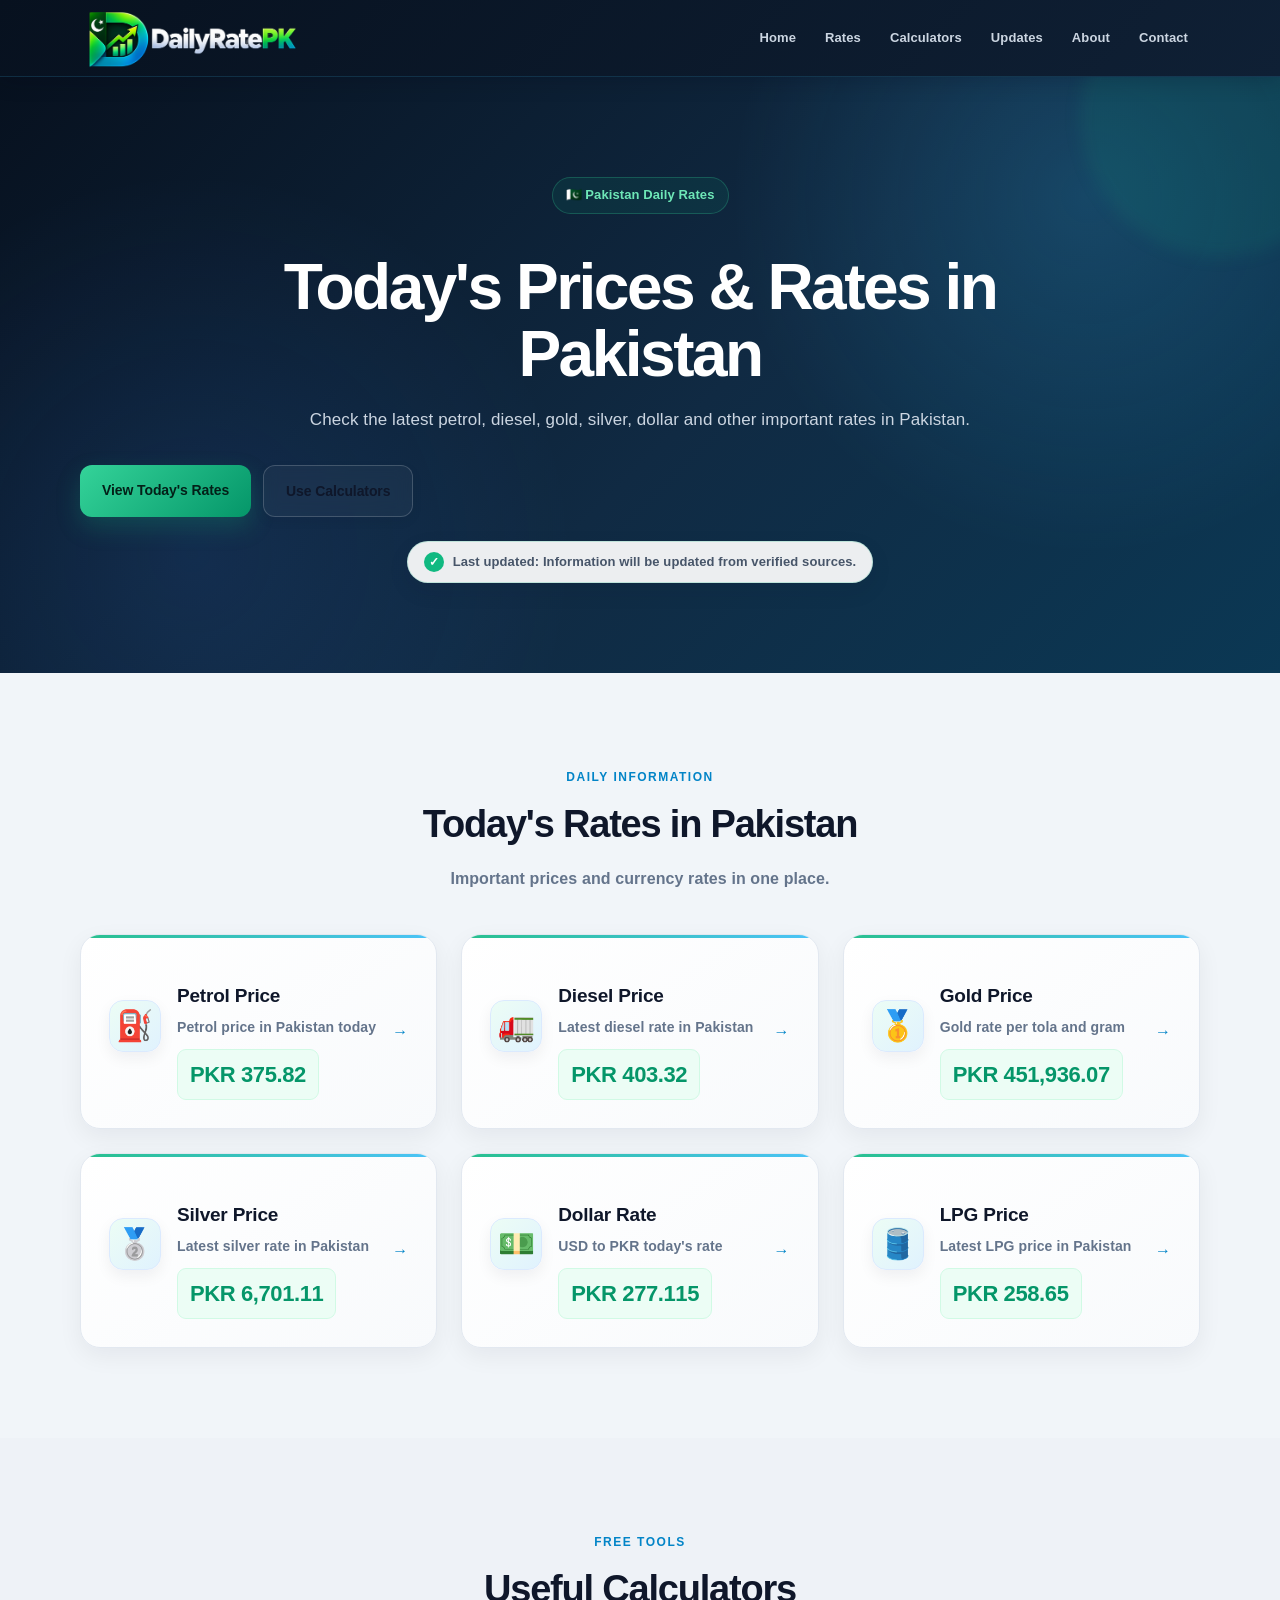
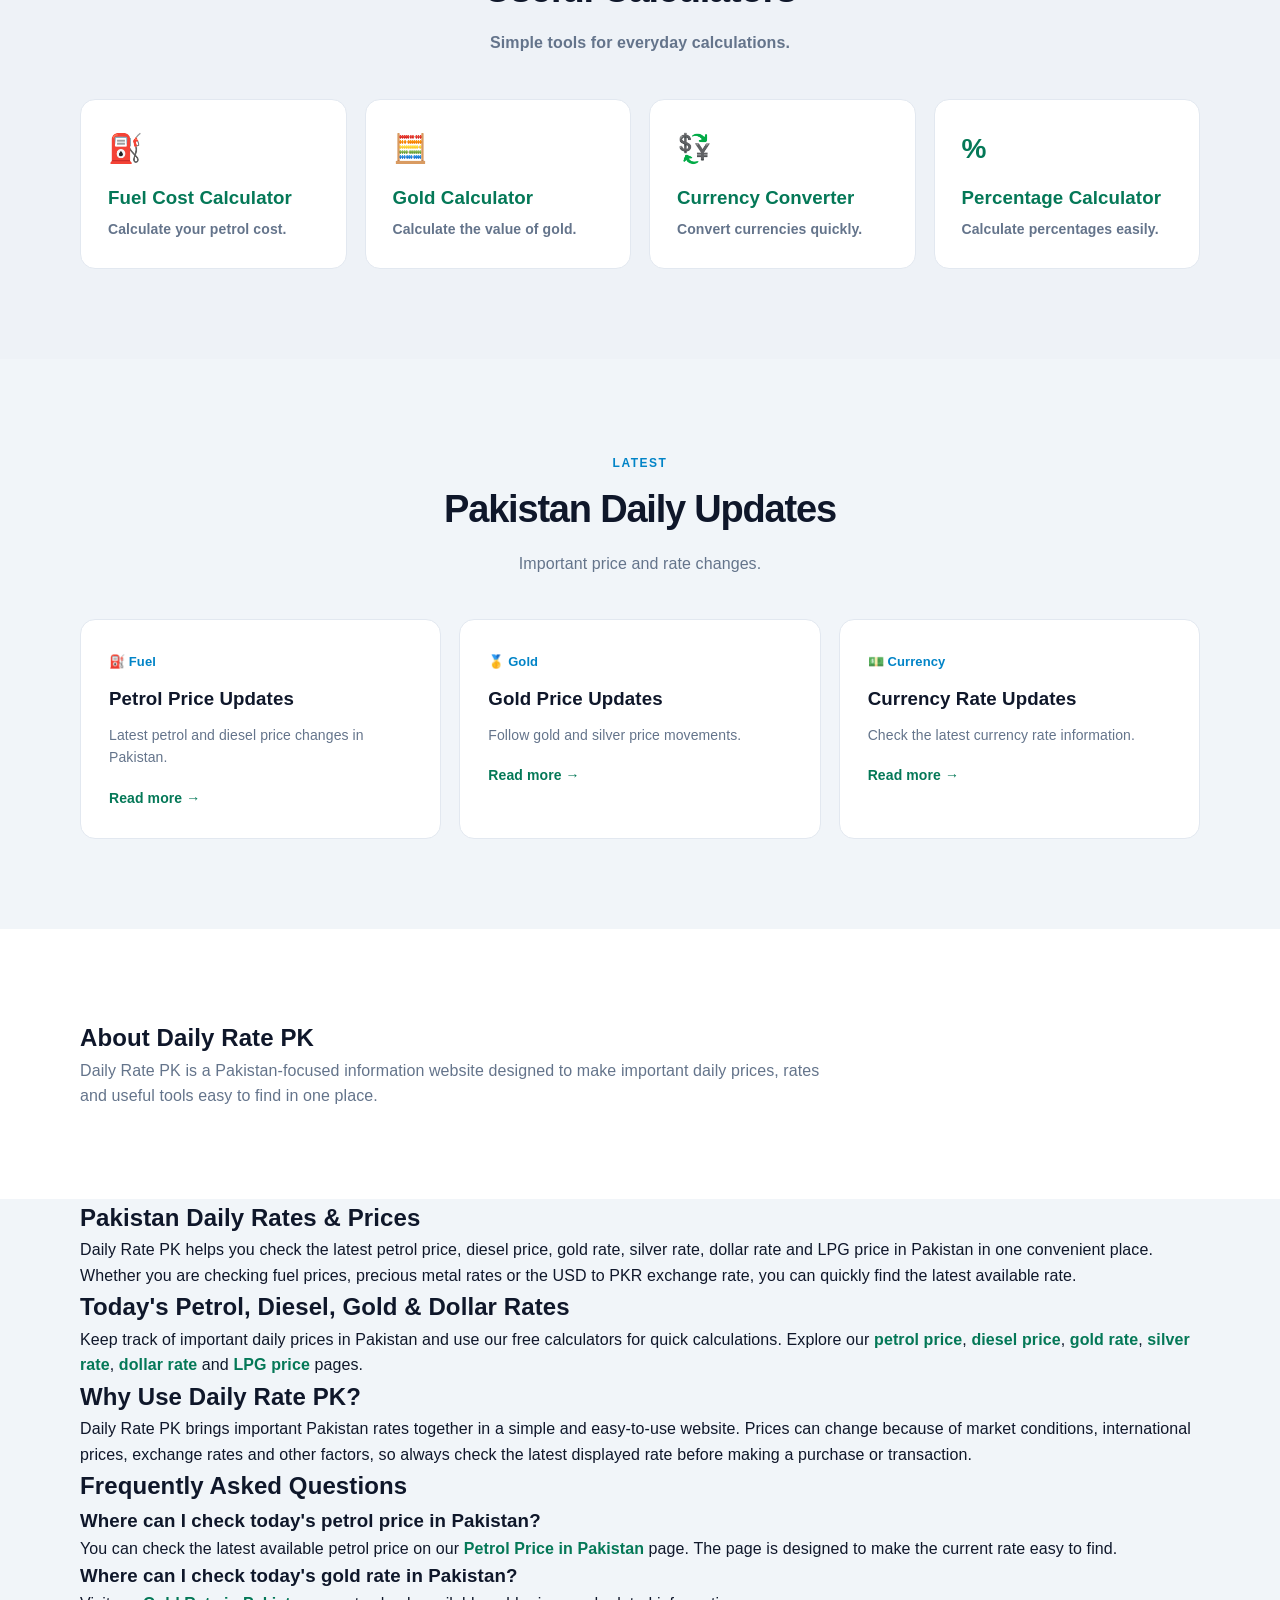
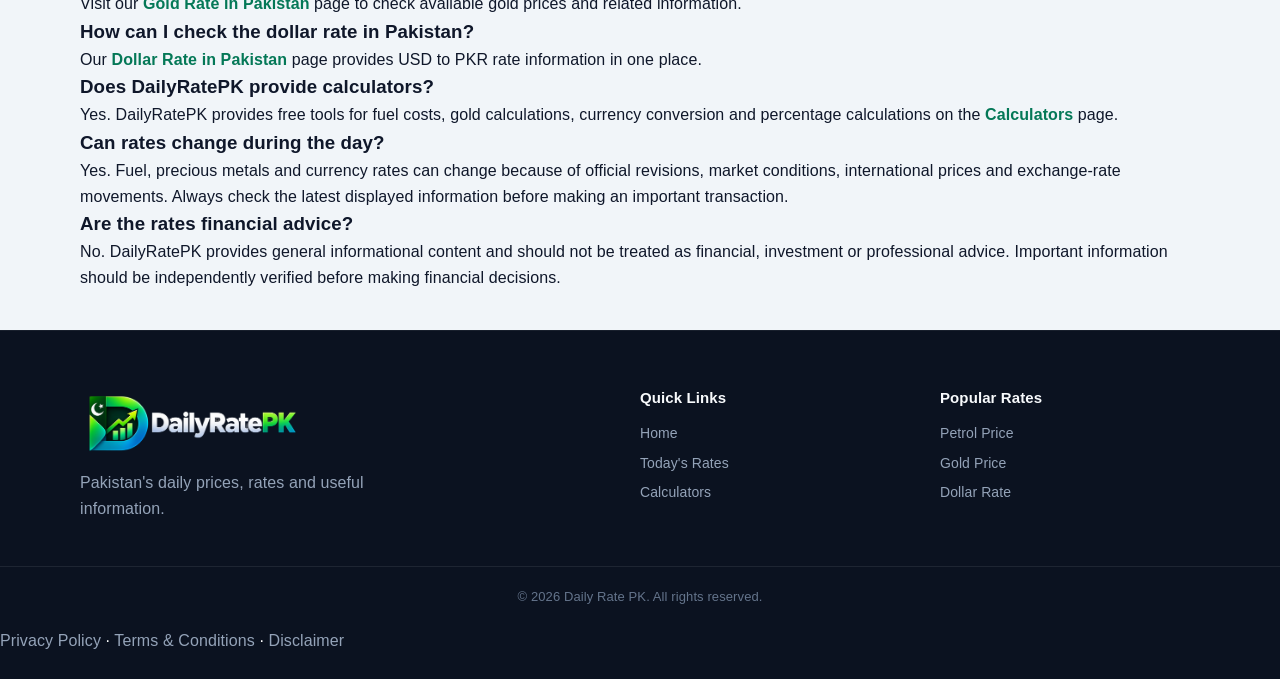
==== index.html @ a82403ee "Improve SEO content and premium design" ====
<!DOCTYPE html>
<html lang="en">
<head>
<meta name="google-site-verification" content="OV3-kmsyxIzjUbxRK9w3EkHE8MNZ13LIgFglL5owd18" />
    <meta charset="UTF-8">
    <meta name="viewport" content="width=device-width, initial-scale=1.0">

    <title>DailyRatePK — Pakistan Daily Rates - Petrol, Gold, Dollar & LPG</title>

    <meta name="description" content="Daily Rate PK provides today's petrol, diesel, gold, silver, dollar and currency rates in Pakistan with price history, useful calculators and daily updates.">

    <meta name="keywords" content="petrol price in Pakistan today, gold price in Pakistan today, dollar rate in Pakistan today, diesel price Pakistan, silver price Pakistan, LPG price Pakistan, USD to PKR">

    <meta name="author" content="Daily Rate PK">
    <meta name="robots" content="index, follow, max-image-preview:large">
    <meta name="theme-color" content="#0b1220">

    <link rel="canonical" href="https://dailyratepk.github.io/dailyratepk/">

    <meta property="og:type" content="website">
    <meta property="og:title" content="Daily Rate PK — Today's Prices & Rates in Pakistan">
    <meta property="og:description" content="Check petrol, gold, dollar, diesel, silver and other important rates in Pakistan.">
    <meta property="og:url" content="https://dailyratepk.github.io/dailyratepk/">
    <meta property="og:site_name" content="Daily Rate PK">

    <meta name="twitter:card" content="summary_large_image">
    <meta name="twitter:title" content="Daily Rate PK — Today's Prices & Rates in Pakistan">
    <meta name="twitter:description" content="Today's important prices and rates in Pakistan.">

    <link rel="stylesheet" href="style.css">
<script type="application/ld+json">{"@context":"https://schema.org","@type":"WebSite","name":"Daily Rate PK","alternateName":"DailyRatePK","url":"https://dailyratepk.github.io/dailyratepk/"}</script>

<script type="application/ld+json">
{
  "@context":"https://schema.org",
  "@type":"FAQPage",
  "mainEntity":[
    {"@type":"Question","name":"Where can I check today's petrol price in Pakistan?","acceptedAnswer":{"@type":"Answer","text":"You can check the latest available petrol price on the DailyRatePK Petrol Price in Pakistan page."}},
    {"@type":"Question","name":"Where can I check today's gold rate in Pakistan?","acceptedAnswer":{"@type":"Answer","text":"You can check available gold prices and related information on the DailyRatePK Gold Rate in Pakistan page."}},
    {"@type":"Question","name":"How can I check the dollar rate in Pakistan?","acceptedAnswer":{"@type":"Answer","text":"DailyRatePK provides USD to PKR rate information on its Dollar Rate in Pakistan page."}},
    {"@type":"Question","name":"Does DailyRatePK provide calculators?","acceptedAnswer":{"@type":"Answer","text":"Yes. DailyRatePK provides free fuel cost, gold, currency conversion and percentage calculators."}},
    {"@type":"Question","name":"Can rates change during the day?","acceptedAnswer":{"@type":"Answer","text":"Yes. Fuel, precious metals and currency rates can change because of official revisions, market conditions, international prices and exchange-rate movements."}},
    {"@type":"Question","name":"Are the rates financial advice?","acceptedAnswer":{"@type":"Answer","text":"No. DailyRatePK provides general informational content and should not be treated as financial, investment or professional advice."}}
  ]
}
</script>

</head>

<body>

<header class="site-header">
    <div class="container nav">

        <a class="logo" href="index.html"><img src="images/dailyratepk-logo.png" alt="DailyRatePK"></a>

        <nav aria-label="Main navigation">
            <a href="index.html">Home</a>
            <a href="#rates">Rates</a>
            <a href="calculators.html">Calculators</a>
            <a href="#updates">Updates</a><a href="about.html">About</a><a href="contact.html">Contact</a></nav>

    </div>
</header>


<main>

<section class="hero">
    <div class="container">

        <span class="eyebrow">🇵🇰 Pakistan Daily Rates</span>

        <h1>Today's Prices & Rates in Pakistan</h1>

        <p>
            Check the latest petrol, diesel, gold, silver,
            dollar and other important rates in Pakistan.
        </p>

        <div class="hero-actions">
            <a href="#rates" class="btn primary">View Today's Rates</a>
            <a href="#calculators" class="btn secondary">Use Calculators</a>
        </div>

        <div class="verified-update"><span class="verified-icon">✓</span><span>Last updated: Information will be updated from verified sources.</span></div>

    </div>
</section>


<section id="rates" class="section">
    <div class="container">

        <div class="section-heading">
            <span>DAILY INFORMATION</span>
            <h2>Today's Rates in Pakistan</h2>
            <p class="premium-description">Important prices and currency rates in one place.</p>
        </div>

        <div class="rate-grid">

            <a class="rate-card featured" href="petrol-price.html">
                <div class="icon">⛽</div>
                <div>
                    <h3>Petrol Price</h3>
                    <p>Petrol price in Pakistan today</p>
                    <strong data-rate="petrol">Updating</strong>
                </div>
                <b>→</b>
            </a>

            <a class="rate-card" href="diesel-price.html">
                <div class="icon">🚛</div>
                <div>
                    <h3>Diesel Price</h3>
                    <p>Latest diesel rate in Pakistan</p>
                    <strong data-rate="diesel">Updating</strong>
                </div>
                <b>→</b>
            </a>

            <a class="rate-card" href="gold-price.html">
                <div class="icon">🥇</div>
                <div>
                    <h3>Gold Price</h3>
                    <p>Gold rate per tola and gram</p>
                    <strong data-rate="gold">Updating</strong>
                </div>
                <b>→</b>
            </a>

            <a class="rate-card" href="silver-price.html">
                <div class="icon">🥈</div>
                <div>
                    <h3>Silver Price</h3>
                    <p>Latest silver rate in Pakistan</p>
                    <strong data-rate="silver">Updating</strong>
                </div>
                <b>→</b>
            </a>

            <a class="rate-card" href="dollar-rate.html">
                <div class="icon">💵</div>
                <div>
                    <h3>Dollar Rate</h3>
                    <p>USD to PKR today's rate</p>
                    <strong data-rate="dollar">Updating</strong>
                </div>
                <b>→</b>
            </a>

            <a class="rate-card" href="lpg-price.html">
                <div class="icon">🛢️</div>
                <div>
                    <h3>LPG Price</h3>
                    <p>Latest LPG price in Pakistan</p>
                    <strong data-rate="lpg">Updating</strong>
                </div>
                <b>→</b>
            </a>

        </div>

    </div>
</section>


<section id="calculators" class="section alt">
    <div class="container">

        <div class="section-heading">
            <span>FREE TOOLS</span>
            <h2>Useful Calculators</h2>
            <p class="premium-description">Simple tools for everyday calculations.</p>
        </div>

        <div class="tools-grid">

            <a href="calculators.html" class="tool-card">
                <span>⛽</span>
                <h3>Fuel Cost Calculator</h3>
                <p>Calculate your petrol cost.</p>
            </a>

            <a href="calculators.html" class="tool-card">
                <span>🧮</span>
                <h3>Gold Calculator</h3>
                <p>Calculate the value of gold.</p>
            </a>

            <a href="calculators.html" class="tool-card">
                <span>💱</span>
                <h3>Currency Converter</h3>
                <p>Convert currencies quickly.</p>
            </a>

            <a href="calculators.html" class="tool-card">
                <span>%</span>
                <h3>Percentage Calculator</h3>
                <p>Calculate percentages easily.</p>
            </a>

        </div>

    </div>
</section>


<section id="updates" class="section">
    <div class="container">

        <div class="section-heading">
            <span>LATEST</span>
            <h2>Pakistan Daily Updates</h2>
            <p>Important price and rate changes.</p>
        </div>

        <div class="update-grid">

            <article class="update-card">
                <span>⛽ Fuel</span>
                <h3>Petrol Price Updates</h3>
                <p>Latest petrol and diesel price changes in Pakistan.</p>
                <a href="petrol-price.html">Read more →</a>
            </article>

            <article class="update-card">
                <span>🥇 Gold</span>
                <h3>Gold Price Updates</h3>
                <p>Follow gold and silver price movements.</p>
                <a href="gold-price.html">Read more →</a>
            </article>

            <article class="update-card">
                <span>💵 Currency</span>
                <h3>Currency Rate Updates</h3>
                <p>Check the latest currency rate information.</p>
                <a href="dollar-rate.html">Read more →</a>
            </article>

        </div>

    </div>
</section>


<section class="section about">
    <div class="container">

        <h2>About Daily Rate PK</h2>

        <p>
            Daily Rate PK is a Pakistan-focused information website
            designed to make important daily prices, rates and useful
            tools easy to find in one place.
        </p>

    </div>
</section>


<section class="content-section seo-home">
<div class="container">
<h2>Pakistan Daily Rates & Prices</h2>
<p>Daily Rate PK helps you check the latest petrol price, diesel price, gold rate, silver rate, dollar rate and LPG price in Pakistan in one convenient place. Whether you are checking fuel prices, precious metal rates or the USD to PKR exchange rate, you can quickly find the latest available rate.</p>

<h2>Today's Petrol, Diesel, Gold & Dollar Rates</h2>
<p>Keep track of important daily prices in Pakistan and use our free calculators for quick calculations. Explore our <a href="petrol-price.html">petrol price</a>, <a href="diesel-price.html">diesel price</a>, <a href="gold-price.html">gold rate</a>, <a href="silver-price.html">silver rate</a>, <a href="dollar-rate.html">dollar rate</a> and <a href="lpg-price.html">LPG price</a> pages.</p>

<h2>Why Use Daily Rate PK?</h2>
<p>Daily Rate PK brings important Pakistan rates together in a simple and easy-to-use website. Prices can change because of market conditions, international prices, exchange rates and other factors, so always check the latest displayed rate before making a purchase or transaction.</p>

<!-- DAILYRATEPK SEO GUIDE -->
</div>
</section>


<section class="content-section seo-home">
<div class="container">
<h2>Frequently Asked Questions</h2>

<h3>Where can I check today's petrol price in Pakistan?</h3>
<p>You can check the latest available petrol price on our <a href="petrol-price.html">Petrol Price in Pakistan</a> page. The page is designed to make the current rate easy to find.</p>

<h3>Where can I check today's gold rate in Pakistan?</h3>
<p>Visit our <a href="gold-price.html">Gold Rate in Pakistan</a> page to check available gold prices and related information.</p>

<h3>How can I check the dollar rate in Pakistan?</h3>
<p>Our <a href="dollar-rate.html">Dollar Rate in Pakistan</a> page provides USD to PKR rate information in one place.</p>

<h3>Does DailyRatePK provide calculators?</h3>
<p>Yes. DailyRatePK provides free tools for fuel costs, gold calculations, currency conversion and percentage calculations on the <a href="calculators.html">Calculators</a> page.</p>

<h3>Can rates change during the day?</h3>
<p>Yes. Fuel, precious metals and currency rates can change because of official revisions, market conditions, international prices and exchange-rate movements. Always check the latest displayed information before making an important transaction.</p>

<h3>Are the rates financial advice?</h3>
<p>No. DailyRatePK provides general informational content and should not be treated as financial, investment or professional advice. Important information should be independently verified before making financial decisions.</p>
</div>
</section>

</main>


<footer class="footer">
    <div class="container footer-grid">

        <div>
            <a class="logo" href="index.html"><img src="images/dailyratepk-logo.png" alt="DailyRatePK"></a>
            <p>Pakistan's daily prices, rates and useful information.</p>
        </div>

        <div>
            <h3>Quick Links</h3>
            <a href="index.html">Home</a>
            <a href="#rates">Today's Rates</a>
            <a href="#calculators">Calculators</a>
        </div>

        <div>
            <h3>Popular Rates</h3>
            <a href="petrol-price.html">Petrol Price</a>
            <a href="gold-price.html">Gold Price</a>
            <a href="dollar-rate.html">Dollar Rate</a>
        </div>

    </div>

    <div class="copyright">
        © 2026 Daily Rate PK. All rights reserved.
    </div>

<div class="legal-links"><a href="privacy-policy.html">Privacy Policy</a> · <a href="terms.html">Terms & Conditions</a> · <a href="disclaimer.html">Disclaimer</a></div>
</footer>

<script src="data.js"></script><script>
document.addEventListener("DOMContentLoaded", function () {
  const r = DAILY_RATES;

  const rates = {
    petrol: r.fuel.petrol,
    diesel: r.fuel.diesel,
    gold: r.metals.gold24kTola,
    silver: r.metals.silverTola,
    dollar: r.currency.usd,
    lpg: r.fuel.lpg
  };

  document.querySelectorAll("[data-rate]").forEach(function (el) {
    const key = el.getAttribute("data-rate");
    const value = rates[key];

    if (value !== null && value !== undefined) {
      el.textContent = "PKR " + Number(value).toLocaleString("en-PK");
    } else {
      el.textContent = "Updating";
    }
  });
});
</script>

</body>
</html>
---- style.css ----
* {
    margin: 0;
    padding: 0;
    box-sizing: border-box;
}

html {
    scroll-behavior: smooth;
}

body {
    font-family: Arial, Helvetica, sans-serif;
    background: #f5f7fb;
    color: #111827;
    line-height: 1.6;
}

a {
    text-decoration: none;
    color: inherit;
}

.container {
    width: min(1120px, 92%);
    margin: auto;
}


/* HEADER */

.site-header {
    background: #0b1220;
    color: white;
    position: sticky;
    top: 0;
    z-index: 100;
    border-bottom: 1px solid rgba(255,255,255,.08);
}

.nav {
    min-height: 72px;
    display: flex;
    align-items: center;
    justify-content: space-between;
    gap: 30px;
}

.logo {
    font-size: 23px;
    font-weight: 800;
    letter-spacing: -.5px;
}

.logo span {
    color: #38bdf8;
}

nav {
    display: flex;
    gap: 25px;
}

nav a {
    color: #dbe4f0;
    font-size: 14px;
    font-weight: 600;
}

nav a:hover {
    color: #38bdf8;
}


/* HERO */

.hero {
    background: linear-gradient(135deg, #0b1220, #172554);
    color: white;
    padding: 95px 0 85px;
}

.eyebrow {
    display: inline-block;
    background: rgba(255,255,255,.09);
    border: 1px solid rgba(255,255,255,.12);
    padding: 7px 13px;
    border-radius: 30px;
    font-size: 13px;
    margin-bottom: 22px;
}

.hero h1 {
    max-width: 780px;
    font-size: clamp(38px, 6vw, 64px);
    line-height: 1.08;
    letter-spacing: -2px;
    margin-bottom: 20px;
}

.hero p {
    max-width: 700px;
    color: #cbd5e1;
    font-size: 18px;
}

.hero-actions {
    display: flex;
    gap: 12px;
    margin-top: 30px;
    flex-wrap: wrap;
}

.btn {
    padding: 13px 20px;
    border-radius: 9px;
    font-weight: 700;
    font-size: 14px;
}

.primary {
    background: #38bdf8;
    color: #06111f;
}

.secondary {
    border: 1px solid rgba(255,255,255,.25);
    color: white;
}

.updated {
    margin-top: 25px;
    font-size: 12px !important;
    color: #94a3b8 !important;
}


/* SECTIONS */

.section {
    padding: 80px 0;
}

.alt {
    background: #eef2f7;
}

.section-heading {
    margin-bottom: 35px;
}

.section-heading > span {
    color: #0284c7;
    font-size: 12px;
    font-weight: 800;
    letter-spacing: 1.5px;
}

.section-heading h2 {
    font-size: 34px;
    margin: 5px 0 7px;
    letter-spacing: -.8px;
}

.section-heading p {
    color: #64748b;
}


/* RATE CARDS */

.rate-grid {
    display: grid;
    grid-template-columns: repeat(3, 1fr);
    gap: 18px;
}

.rate-card {
    background: white;
    border: 1px solid #e2e8f0;
    border-radius: 15px;
    padding: 23px;
    display: flex;
    align-items: center;
    gap: 16px;
    transition: .2s ease;
    box-shadow: 0 5px 20px rgba(15,23,42,.04);
}

.rate-card:hover {
    transform: translateY(-4px);
    border-color: #7dd3fc;
    box-shadow: 0 12px 30px rgba(15,23,42,.08);
}

.rate-card .icon {
    width: 50px;
    height: 50px;
    display: grid;
    place-items: center;
    background: #f0f9ff;
    border-radius: 12px;
    font-size: 25px;
    flex-shrink: 0;
}

.rate-card h3 {
    font-size: 18px;
}

.rate-card p {
    color: #64748b;
    font-size: 13px;
}

.rate-card b {
    margin-left: auto;
    color: #0284c7;
}


/* TOOLS */

.tools-grid {
    display: grid;
    grid-template-columns: repeat(4, 1fr);
    gap: 18px;
}

.tool-card {
    background: white;
    padding: 27px;
    border-radius: 15px;
    border: 1px solid #e2e8f0;
    transition: .2s;
}

.tool-card:hover {
    transform: translateY(-4px);
    border-color: #7dd3fc;
}

.tool-card > span {
    font-size: 28px;
}

.tool-card h3 {
    margin-top: 12px;
}

.tool-card p {
    color: #64748b;
    font-size: 14px;
    margin-top: 5px;
}


/* UPDATES */

.update-grid {
    display: grid;
    grid-template-columns: repeat(3, 1fr);
    gap: 18px;
}

.update-card {
    background: white;
    border: 1px solid #e2e8f0;
    border-radius: 15px;
    padding: 28px;
}

.update-card > span {
    color: #0284c7;
    font-weight: 700;
    font-size: 13px;
}

.update-card h3 {
    margin: 10px 0;
}

.update-card p {
    color: #64748b;
    font-size: 14px;
}

.update-card a {
    display: inline-block;
    margin-top: 18px;
    color: #0284c7;
    font-weight: 700;
    font-size: 14px;
}


/* ABOUT */

.about {
    background: white;
}

.about p {
    max-width: 750px;
    color: #64748b;
}


/* FOOTER */

.footer {
    background: #0b1220;
    color: white;
    padding-top: 55px;
}

.footer-grid {
    display: grid;
    grid-template-columns: 2fr 1fr 1fr;
    gap: 40px;
    padding-bottom: 45px;
}

.footer p {
    color: #94a3b8;
    margin-top: 12px;
    max-width: 350px;
}

.footer h3 {
    margin-bottom: 12px;
    font-size: 15px;
}

.footer-grid > div:not(:first-child) a {
    display: block;
    color: #94a3b8;
    font-size: 14px;
    margin: 7px 0;
}

.footer-grid a:hover {
    color: #38bdf8;
}

.copyright {
    text-align: center;
    border-top: 1px solid rgba(255,255,255,.08);
    padding: 20px;
    color: #64748b;
    font-size: 13px;
}


/* MOBILE */

@media (max-width: 800px) {

    .nav {
        flex-direction: column;
        padding: 17px 0;
    }

    nav {
        gap: 15px;
        flex-wrap: wrap;
        justify-content: center;
    }

    .hero {
        padding: 65px 0;
    }

    .rate-grid,
    .update-grid {
        grid-template-columns: 1fr;
    }

    .tools-grid {
        grid-template-columns: repeat(2, 1fr);
    }

    .footer-grid {
        grid-template-columns: 1fr;
    }

}

@media (max-width: 480px) {

    .tools-grid {
        grid-template-columns: 1fr;
    }

    .hero h1 {
        font-size: 40px;
    }

}

.price {
    margin-left: auto;
    font-size: 24px;
    color: #0284c7;
}

.table-wrap {
    overflow-x: auto;
    background: white;
    border: 1px solid #e2e8f0;
    border-radius: 15px;
}

table {
    width: 100%;
    border-collapse: collapse;
    min-width: 500px;
}

th,
td {
    padding: 17px 20px;
    text-align: left;
    border-bottom: 1px solid #e2e8f0;
}

th {
    background: #f8fafc;
    font-size: 13px;
}

td {
    color: #475569;
}

tr:last-child td {
    border-bottom: 0;
}

@media (max-width: 600px) {

    .price {
        font-size: 19px;
    }

    .rate-card {
        padding: 18px;
    }

}

.rate-card strong {
    display: block;
    margin-top: 6px;
    font-size: 1.05rem;
    font-weight: 700;
}


/* DailyRatePK modern polish */
body {
    font-family: "Inter", "Segoe UI", Arial, sans-serif;
    letter-spacing: 0.1px;
}

header {
    backdrop-filter: blur(12px);
}

.rate-card {
    border: 1px solid rgba(15, 23, 42, 0.08);
    border-radius: 18px;
    box-shadow: 0 8px 24px rgba(15, 23, 42, 0.07);
    transition: transform 0.2s ease, box-shadow 0.2s ease;
}

.rate-card:hover {
    transform: translateY(-4px);
    box-shadow: 0 14px 30px rgba(15, 23, 42, 0.12);
}

.rate-card h3 {
    font-weight: 750;
    letter-spacing: -0.2px;
}

.rate-card strong {
    font-size: 1.15rem;
    font-weight: 800;
    margin-top: 8px;
}

button,
.btn,
a.button {
    border-radius: 10px;
    font-weight: 700;
    transition: transform 0.2s ease, box-shadow 0.2s ease;
}

button:hover,
.btn:hover,
a.button:hover {
    transform: translateY(-2px);
}


.logo {
    font-size: 25px;
    font-weight: 850;
    letter-spacing: -0.8px;
    text-decoration: none;
}

.logo span {
    font-weight: 850;
    letter-spacing: -0.8px;
}


/* Premium homepage design */
.hero {
    padding: 90px 20px 75px;
    text-align: center;
    background: radial-gradient(circle at 50% 0%, rgba(56,189,248,.16), transparent 55%);
}

.hero h1 {
    font-size: clamp(38px, 6vw, 64px);
    line-height: 1.05;
    letter-spacing: -2px;
    max-width: 850px;
    margin: 18px auto;
}

.hero p {
    max-width: 680px;
    margin: 0 auto 28px;
    font-size: 17px;
    line-height: 1.7;
}

.rate-card {
    background: rgba(255,255,255,.96);
    padding: 24px;
    min-height: 145px;
}

.section-heading h2 {
    font-size: 32px;
    letter-spacing: -1px;
}


/* Fix hero contrast */
.hero {
    background: linear-gradient(135deg, #0b1220 0%, #172554 55%, #0f3b5f 100%);
    color: #ffffff;
}

.hero h1 {
    color: #ffffff;
}

.hero p {
    color: #cbd5e1;
}

.eyebrow {
    color: #e2e8f0;
}


/* Premium rate cards */
.rate-grid {
    gap: 22px;
}

.rate-card {
    position: relative;
    overflow: hidden;
    background: #ffffff;
    border: 1px solid #e2e8f0;
    border-radius: 20px;
    padding: 26px;
    box-shadow: 0 10px 28px rgba(15,23,42,.08);
}

.rate-card::before {
    content: "";
    position: absolute;
    left: 0;
    top: 0;
    width: 4px;
    height: 100%;
    background: #38bdf8;
}

.rate-card .icon {
    font-size: 30px;
    margin-bottom: 12px;
}

.rate-card h3 {
    font-size: 19px;
    margin-bottom: 5px;
}

.rate-card p {
    color: #64748b;
    font-size: 14px;
}

.rate-card strong {
    color: #0f172a;
}


/* ===== DailyRatePK Modern Theme ===== */

body {
    background: #f1f5f9;
    color: #0f172a;
    font-family: "Inter", "Segoe UI", Arial, sans-serif;
}

.site-header {
    background: rgba(8, 15, 30, .96);
    box-shadow: 0 4px 20px rgba(2, 8, 23, .18);
}

.nav {
    min-height: 76px;
}

.logo {
    font-size: 26px;
}

nav {
    gap: 22px;
}

nav a {
    padding: 8px 4px;
    transition: color .2s ease;
}

.hero {
    position: relative;
    overflow: hidden;
    padding: 100px 0 90px;
    background:
        radial-gradient(circle at 85% 20%, rgba(56,189,248,.18), transparent 30%),
        radial-gradient(circle at 15% 80%, rgba(59,130,246,.12), transparent 32%),
        linear-gradient(135deg, #07111f 0%, #102a43 55%, #0b3854 100%);
}

.hero h1 {
    font-weight: 800;
}

.hero-actions .btn {
    padding: 14px 22px;
    border-radius: 12px;
}

.primary {
    box-shadow: 0 8px 22px rgba(56,189,248,.22);
}

.section {
    padding: 85px 0;
}

.section-heading {
    margin-bottom: 38px;
}

.section-heading h2 {
    font-weight: 800;
    color: #0f172a;
}

.rate-grid {
    gap: 24px;
}

.rate-card {
    background: rgba(255,255,255,.98);
    border: 1px solid #e2e8f0;
    border-radius: 20px;
    padding: 28px;
    box-shadow: 0 8px 25px rgba(15,23,42,.06);
}

.rate-card:hover {
    transform: translateY(-5px);
    box-shadow: 0 16px 35px rgba(15,23,42,.11);
}

.rate-card .icon {
    width: 52px;
    height: 52px;
    display: flex;
    align-items: center;
    justify-content: center;
    background: #e0f2fe;
    border-radius: 14px;
}

.rate-card h3 {
    color: #0f172a;
}

.rate-card strong {
    color: #0284c7;
    font-size: 1.18rem;
}

.btn {
    box-shadow: 0 4px 12px rgba(15,23,42,.06);
}

table {
    background: #ffffff;
    border-radius: 14px;
    overflow: hidden;
    box-shadow: 0 8px 24px rgba(15,23,42,.06);
}

th {
    background: #eaf6fc;
    color: #0f172a;
}

footer {
    background: #07111f;
    color: #cbd5e1;
}


/* ===== Professional Brand Header ===== */

.site-header {
    background: linear-gradient(135deg, #07111f, #0f2035);
    border-bottom: 1px solid rgba(56,189,248,.16);
}

.logo {
    display: inline-flex;
    align-items: center;
    gap: 10px;
    font-size: 25px;
    font-weight: 850;
    letter-spacing: -1px;
}

.logo::before {
    content: "DR";
    width: 42px;
    height: 42px;
    display: inline-flex;
    align-items: center;
    justify-content: center;
    border-radius: 12px;
    background: linear-gradient(135deg, #38bdf8, #0284c7);
    color: #ffffff;
    font-size: 14px;
    font-weight: 900;
    letter-spacing: -0.5px;
    box-shadow: 0 6px 18px rgba(56,189,248,.22);
}

nav a {
    padding: 9px 13px;
    border-radius: 10px;
    color: #dbeafe;
    transition: all .2s ease;
}

nav a:hover {
    background: rgba(56,189,248,.10);
    color: #38bdf8;
}



/* ===== DailyRatePK Premium Logo ===== */

.logo {
    display: inline-flex;
    align-items: center;
    gap: 11px;
    text-decoration: none;
    font-size: 26px;
    letter-spacing: -1px;
}

.logo::before {
    display: none !important;
    content: none !important;
}

.logo-mark {
    width: 43px;
    height: 43px;
    display: flex;
    align-items: flex-end;
    justify-content: center;
    gap: 3px;
    padding: 10px 8px;
    border-radius: 13px;
    background: linear-gradient(145deg, #10b981, #047857);
    box-shadow: 0 7px 20px rgba(16,185,129,.25);
}

.logo-mark i {
    display: block;
    width: 5px;
    border-radius: 4px;
    background: #fff;
}

.logo-mark i:nth-child(1) { height: 10px; }
.logo-mark i:nth-child(2) { height: 16px; }
.logo-mark i:nth-child(3) { height: 23px; }

.logo-text {
    color: #f8fafc;
    font-weight: 800;
}

.logo-text b {
    color: #34d399;
    font-weight: 900;
}


/* ===== Premium Navigation ===== */

nav {
    align-items: center;
    gap: 5px;
}

nav a {
    padding: 9px 12px;
    border-radius: 9px;
    color: #cbd5e1;
    font-size: 13px;
    font-weight: 700;
    transition: all .2s ease;
}

nav a:hover {
    background: rgba(16,185,129,.12);
    color: #34d399;
    transform: translateY(-1px);
}


/* ===== Premium Hero ===== */

.hero {
    position: relative;
    isolation: isolate;
}

.hero::after {
    content: "";
    position: absolute;
    width: 280px;
    height: 280px;
    right: -80px;
    top: -100px;
    border-radius: 50%;
    background: rgba(16,185,129,.10);
    filter: blur(8px);
    z-index: -1;
}

.eyebrow {
    border-color: rgba(52,211,153,.25);
    background: rgba(16,185,129,.09);
    color: #6ee7b7;
    font-weight: 800;
}

.hero h1 {
    font-weight: 850;
    letter-spacing: -2.5px;
}

.hero h1::first-line {
    color: #ffffff;
}

.hero-actions .primary {
    background: linear-gradient(135deg, #34d399, #059669);
    color: #032018;
    border: 0;
    box-shadow: 0 10px 25px rgba(16,185,129,.22);
}

.hero-actions .primary:hover {
    box-shadow: 0 14px 30px rgba(16,185,129,.30);
}

.hero-actions .secondary {
    border-color: rgba(255,255,255,.18);
    background: rgba(255,255,255,.04);
    backdrop-filter: blur(8px);
}


/* ===== Premium Rate Cards ===== */

.rate-card {
    position: relative;
    overflow: hidden;
    border: 1px solid #e2e8f0;
    background: linear-gradient(145deg, #ffffff, #f8fafc);
}

.rate-card::before {
    content: "";
    position: absolute;
    left: 0;
    top: 0;
    width: 100%;
    height: 3px;
    background: linear-gradient(90deg, #10b981, #38bdf8);
    opacity: .9;
}

.rate-card .icon {
    background: linear-gradient(135deg, #ecfdf5, #e0f2fe);
    border: 1px solid #dbeafe;
    box-shadow: 0 6px 15px rgba(15,23,42,.06);
}

.rate-card h3 {
    margin-top: 18px;
    font-size: 19px;
    font-weight: 800;
}

.rate-card strong {
    display: block;
    font-size: 22px;
    margin-top: 10px;
    color: #059669;
    letter-spacing: -.4px;
}

.rate-card:hover {
    border-color: rgba(16,185,129,.28);
}


/* ===== Premium Section Headings ===== */

.section-heading {
    text-align: center;
    max-width: 720px;
    margin: 0 auto 42px;
}

.section-heading h2 {
    font-size: clamp(28px, 4vw, 38px);
    font-weight: 850;
    letter-spacing: -1.2px;
    margin-bottom: 10px;
}

.section-heading p {
    color: #64748b;
    font-size: 16px;
    line-height: 1.7;
    max-width: 620px;
    margin: 0 auto;
}

.section {
    padding: 90px 0;
}


/* ===== Premium Buttons ===== */

.btn {
    position: relative;
    overflow: hidden;
    border-radius: 12px;
    padding: 13px 20px;
    font-weight: 800;
    letter-spacing: -.1px;
}

.btn::after {
    content: "";
    position: absolute;
    inset: 0;
    background: linear-gradient(
        120deg,
        transparent 25%,
        rgba(255,255,255,.22) 50%,
        transparent 75%
    );
    transform: translateX(-120%);
    transition: transform .5s ease;
}

.btn:hover::after {
    transform: translateX(120%);
}

.primary {
    border: 0;
    background: linear-gradient(135deg, #34d399, #059669);
    color: #032018;
    box-shadow: 0 10px 24px rgba(16,185,129,.20);
}

.secondary {
    border: 1px solid #cbd5e1;
    background: #ffffff;
    color: #0f172a;
}

.primary:hover {
    transform: translateY(-2px);
    box-shadow: 0 14px 30px rgba(16,185,129,.28);
}

.secondary:hover {
    border-color: #10b981;
    color: #047857;
}


/* ===== Premium Footer ===== */

footer {
    margin-top: 40px;
    padding: 55px 0 25px;
    background:
        radial-gradient(circle at 80% 0%, rgba(16,185,129,.10), transparent 30%),
        #07111f;
    border-top: 1px solid rgba(255,255,255,.06);
}

footer h3,
footer h4 {
    color: #f8fafc;
    font-weight: 800;
}

footer p,
footer li,
footer a {
    color: #94a3b8;
}

footer a {
    transition: color .2s ease;
}

footer a:hover {
    color: #34d399;
}

footer hr {
    border: 0;
    border-top: 1px solid rgba(255,255,255,.08);
    margin: 30px 0 20px;
}


/* ===== Premium Mobile Responsive ===== */

@media (max-width: 768px) {

    .nav {
        min-height: auto;
        padding-top: 16px;
        padding-bottom: 16px;
        flex-direction: column;
        gap: 14px;
    }

    nav {
        width: 100%;
        justify-content: center;
        flex-wrap: wrap;
        gap: 4px;
    }

    nav a {
        font-size: 12px;
        padding: 8px 9px;
    }

    .logo {
        font-size: 23px;
    }

    .hero {
        padding: 70px 18px 65px;
    }

    .hero h1 {
        font-size: 38px;
        letter-spacing: -1.8px;
    }

    .hero p {
        font-size: 15px;
    }

    .hero-actions {
        flex-direction: column;
        align-items: stretch;
    }

    .hero-actions .btn {
        width: 100%;
        text-align: center;
    }

    .section {
        padding: 65px 0;
    }

    .rate-grid {
        grid-template-columns: 1fr;
        gap: 18px;
    }

    .rate-card {
        padding: 23px;
    }
}


/* ===== Premium Tables ===== */

table {
    width: 100%;
    border-collapse: separate;
    border-spacing: 0;
    overflow: hidden;
    border: 1px solid #e2e8f0;
    border-radius: 16px;
}

th,
td {
    padding: 15px 18px;
    border-bottom: 1px solid #e2e8f0;
}

th {
    font-weight: 800;
    background: linear-gradient(135deg, #ecfdf5, #f0f9ff);
}

tr:last-child td {
    border-bottom: 0;
}

tbody tr {
    transition: background .2s ease;
}

tbody tr:hover {
    background: #f8fafc;
}


/* ===== Premium Rate Status ===== */

.rate-card strong {
    display: inline-flex;
    align-items: center;
    gap: 7px;
    padding: 7px 12px;
    border-radius: 9px;
    background: #ecfdf5;
    border: 1px solid #d1fae5;
}

.rate-card strong:has(+ *) {
    display: inline-flex;
}


/* ===== Premium Layout Polish ===== */

.container {
    width: min(1120px, calc(100% - 36px));
    margin-inline: auto;
}

main {
    overflow: hidden;
}

.section-heading .eyebrow {
    display: inline-flex;
    align-items: center;
    padding: 7px 12px;
    border-radius: 999px;
    font-size: 12px;
    letter-spacing: .5px;
    text-transform: uppercase;
}

@media (max-width: 480px) {
    .container {
        width: min(100% - 26px, 1120px);
    }

    .hero h1 {
        font-size: 34px;
    }

    .section-heading h2 {
        font-size: 28px;
    }
}


/* ===== Premium Smooth Experience ===== */

html {
    scroll-behavior: smooth;
}

* {
    -webkit-tap-highlight-color: transparent;
}

a,
button {
    -webkit-tap-highlight-color: transparent;
}

::selection {
    background: #10b981;
    color: #ffffff;
}


/* ===== Premium Update Badge ===== */

.updated,
.last-updated,
.update-time {
    display: inline-flex;
    align-items: center;
    gap: 7px;
    padding: 7px 12px;
    border-radius: 999px;
    background: rgba(16,185,129,.08);
    border: 1px solid rgba(16,185,129,.18);
    color: #047857;
    font-size: 12px;
    font-weight: 700;
}

.updated::before,
.last-updated::before,
.update-time::before {
    content: "";
    width: 7px;
    height: 7px;
    border-radius: 50%;
    background: #10b981;
    box-shadow: 0 0 0 4px rgba(16,185,129,.10);
}


/* ===== Final Premium Calculator Design ===== */

.calculator-grid {
    display: grid;
    grid-template-columns: repeat(2, minmax(0, 1fr));
    gap: 24px;
    margin-top: 25px;
}

.calc-box {
    position: relative;
    overflow: hidden;
    box-sizing: border-box;
    background: linear-gradient(145deg, #ffffff, #f8fafc);
    border: 1px solid #e2e8f0;
    border-radius: 20px;
    padding: 26px;
    box-shadow: 0 10px 30px rgba(15,23,42,.07);
    transition: transform .25s ease, box-shadow .25s ease, border-color .25s ease;
}

.calc-box::before {
    content: "";
    position: absolute;
    top: 0;
    left: 0;
    width: 100%;
    height: 4px;
    background: linear-gradient(90deg, #0f766e, #10b981);
}

.calc-box:hover {
    transform: translateY(-5px);
    border-color: #cbd5e1;
    box-shadow: 0 18px 40px rgba(15,23,42,.12);
}

.calc-box h2 {
    margin-top: 4px;
    margin-bottom: 18px;
    color: #0f172a;
    font-weight: 850;
    letter-spacing: -.5px;
}

.calc-box label {
    display: inline-block;
    margin-top: 7px;
    margin-bottom: 4px;
    color: #334155;
    font-weight: 700;
}

.calc-box input,
.calc-box select {
    width: 100%;
    box-sizing: border-box;
    padding: 13px 15px;
    margin-top: 5px;
    margin-bottom: 12px;
    border: 1px solid #cbd5e1;
    border-radius: 12px;
    background: #f8fafc;
    color: #0f172a;
    font-size: 15px;
    outline: none;
    transition: .2s ease;
}

.calc-box input:focus,
.calc-box select:focus {
    border-color: #0f766e;
    background: #fff;
    box-shadow: 0 0 0 3px rgba(16,185,129,.12);
}

.calc-box button {
    width: 100%;
    padding: 13px 18px;
    margin-top: 8px;
    border: 0;
    border-radius: 12px;
    background: linear-gradient(135deg, #0f766e, #10b981);
    color: #fff;
    font-size: 15px;
    font-weight: 700;
    cursor: pointer;
    box-shadow: 0 8px 18px rgba(15,118,110,.18);
    transition: transform .2s ease, box-shadow .2s ease;
}

.calc-box button:hover {
    transform: translateY(-2px);
    box-shadow: 0 12px 24px rgba(15,118,110,.25);
}

.calc-box button:active {
    transform: translateY(0);
}

.calc-box .result {
    margin-top: 18px;
    min-height: 24px;
    padding: 15px 16px;
    border-radius: 14px;
    background: #f0fdf4;
    border: 1px solid #bbf7d0;
    color: #14532d;
    font-weight: 700;
    line-height: 1.6;
}

@media (max-width: 700px) {
    .calculator-grid {
        grid-template-columns: 1fr;
        gap: 18px;
    }

    .calc-box {
        padding: 21px;
        border-radius: 18px;
    }

    .page-hero {
        padding: 48px 18px 42px;
        border-radius: 20px;
        margin-bottom: 25px;
    }

    .page-hero h1 {
        font-size: 32px;
        letter-spacing: -1px;
    }

    .page-hero p {
        font-size: 15px;
    }
}

* {
    margin: 0;
    padding: 0;
    box-sizing: border-box;
}

html {
    scroll-behavior: smooth;
}

body {
    font-family: Arial, Helvetica, sans-serif;
    background: #f5f7fb;
    color: #111827;
    line-height: 1.6;
}

a {
    text-decoration: none;
    color: inherit;
}

.container {
    width: min(1120px, 92%);
    margin: auto;
}


/* HEADER */

.site-header {
    background: #0b1220;
    color: white;
    position: sticky;
    top: 0;
    z-index: 100;
    border-bottom: 1px solid rgba(255,255,255,.08);
}

.nav {
    min-height: 72px;
    display: flex;
    align-items: center;
    justify-content: space-between;
    gap: 30px;
}

.logo {
    font-size: 23px;
    font-weight: 800;
    letter-spacing: -.5px;
}

.logo span {
    color: #38bdf8;
}

nav {
    display: flex;
    gap: 25px;
}

nav a {
    color: #dbe4f0;
    font-size: 14px;
    font-weight: 600;
}

nav a:hover {
    color: #38bdf8;
}


/* HERO */

.hero {
    background: linear-gradient(135deg, #0b1220, #172554);
    color: white;
    padding: 95px 0 85px;
}

.eyebrow {
    display: inline-block;
    background: rgba(255,255,255,.09);
    border: 1px solid rgba(255,255,255,.12);
    padding: 7px 13px;
    border-radius: 30px;
    font-size: 13px;
    margin-bottom: 22px;
}

.hero h1 {
    max-width: 780px;
    font-size: clamp(38px, 6vw, 64px);
    line-height: 1.08;
    letter-spacing: -2px;
    margin-bottom: 20px;
}

.hero p {
    max-width: 700px;
    color: #cbd5e1;
    font-size: 18px;
}

.hero-actions {
    display: flex;
    gap: 12px;
    margin-top: 30px;
    flex-wrap: wrap;
}

.btn {
    padding: 13px 20px;
    border-radius: 9px;
    font-weight: 700;
    font-size: 14px;
}

.primary {
    background: #38bdf8;
    color: #06111f;
}

.secondary {
    border: 1px solid rgba(255,255,255,.25);
    color: white;
}

.updated {
    margin-top: 25px;
    font-size: 12px !important;
    color: #94a3b8 !important;
}


/* SECTIONS */

.section {
    padding: 80px 0;
}

.alt {
    background: #eef2f7;
}

.section-heading {
    margin-bottom: 35px;
}

.section-heading > span {
    color: #0284c7;
    font-size: 12px;
    font-weight: 800;
    letter-spacing: 1.5px;
}

.section-heading h2 {
    font-size: 34px;
    margin: 5px 0 7px;
    letter-spacing: -.8px;
}

.section-heading p {
    color: #64748b;
}


/* RATE CARDS */

.rate-grid {
    display: grid;
    grid-template-columns: repeat(3, 1fr);
    gap: 18px;
}

.rate-card {
    background: white;
    border: 1px solid #e2e8f0;
    border-radius: 15px;
    padding: 23px;
    display: flex;
    align-items: center;
    gap: 16px;
    transition: .2s ease;
    box-shadow: 0 5px 20px rgba(15,23,42,.04);
}

.rate-card:hover {
    transform: translateY(-4px);
    border-color: #7dd3fc;
    box-shadow: 0 12px 30px rgba(15,23,42,.08);
}

.rate-card .icon {
    width: 50px;
    height: 50px;
    display: grid;
    place-items: center;
    background: #f0f9ff;
    border-radius: 12px;
    font-size: 25px;
    flex-shrink: 0;
}

.rate-card h3 {
    font-size: 18px;
}

.rate-card p {
    color: #64748b;
    font-size: 13px;
}

.rate-card b {
    margin-left: auto;
    color: #0284c7;
}


/* TOOLS */

.tools-grid {
    display: grid;
    grid-template-columns: repeat(4, 1fr);
    gap: 18px;
}

.tool-card {
    background: white;
    padding: 27px;
    border-radius: 15px;
    border: 1px solid #e2e8f0;
    transition: .2s;
}

.tool-card:hover {
    transform: translateY(-4px);
    border-color: #7dd3fc;
}

.tool-card > span {
    font-size: 28px;
}

.tool-card h3 {
    margin-top: 12px;
}

.tool-card p {
    color: #64748b;
    font-size: 14px;
    margin-top: 5px;
}


/* UPDATES */

.update-grid {
    display: grid;
    grid-template-columns: repeat(3, 1fr);
    gap: 18px;
}

.update-card {
    background: white;
    border: 1px solid #e2e8f0;
    border-radius: 15px;
    padding: 28px;
}

.update-card > span {
    color: #0284c7;
    font-weight: 700;
    font-size: 13px;
}

.update-card h3 {
    margin: 10px 0;
}

.update-card p {
    color: #64748b;
    font-size: 14px;
}

.update-card a {
    display: inline-block;
    margin-top: 18px;
    color: #0284c7;
    font-weight: 700;
    font-size: 14px;
}


/* ABOUT */

.about {
    background: white;
}

.about p {
    max-width: 750px;
    color: #64748b;
}


/* FOOTER */

.footer {
    background: #0b1220;
    color: white;
    padding-top: 55px;
}

.footer-grid {
    display: grid;
    grid-template-columns: 2fr 1fr 1fr;
    gap: 40px;
    padding-bottom: 45px;
}

.footer p {
    color: #94a3b8;
    margin-top: 12px;
    max-width: 350px;
}

.footer h3 {
    margin-bottom: 12px;
    font-size: 15px;
}

.footer-grid > div:not(:first-child) a {
    display: block;
    color: #94a3b8;
    font-size: 14px;
    margin: 7px 0;
}

.footer-grid a:hover {
    color: #38bdf8;
}

.copyright {
    text-align: center;
    border-top: 1px solid rgba(255,255,255,.08);
    padding: 20px;
    color: #64748b;
    font-size: 13px;
}


/* MOBILE */

@media (max-width: 800px) {

    .nav {
        flex-direction: column;
        padding: 17px 0;
    }

    nav {
        gap: 15px;
        flex-wrap: wrap;
        justify-content: center;
    }

    .hero {
        padding: 65px 0;
    }

    .rate-grid,
    .update-grid {
        grid-template-columns: 1fr;
    }

    .tools-grid {
        grid-template-columns: repeat(2, 1fr);
    }

    .footer-grid {
        grid-template-columns: 1fr;
    }

}

@media (max-width: 480px) {

    .tools-grid {
        grid-template-columns: 1fr;
    }

    .hero h1 {
        font-size: 40px;
    }

}

.price {
    margin-left: auto;
    font-size: 24px;
    color: #0284c7;
}

.table-wrap {
    overflow-x: auto;
    background: white;
    border: 1px solid #e2e8f0;
    border-radius: 15px;
}

table {
    width: 100%;
    border-collapse: collapse;
    min-width: 500px;
}

th,
td {
    padding: 17px 20px;
    text-align: left;
    border-bottom: 1px solid #e2e8f0;
}

th {
    background: #f8fafc;
    font-size: 13px;
}

td {
    color: #475569;
}

tr:last-child td {
    border-bottom: 0;
}

@media (max-width: 600px) {

    .price {
        font-size: 19px;
    }

    .rate-card {
        padding: 18px;
    }

}

.rate-card strong {
    display: block;
    margin-top: 6px;
    font-size: 1.05rem;
    font-weight: 700;
}


/* DailyRatePK modern polish */
body {
    font-family: "Inter", "Segoe UI", Arial, sans-serif;
    letter-spacing: 0.1px;
}

header {
    backdrop-filter: blur(12px);
}

.rate-card {
    border: 1px solid rgba(15, 23, 42, 0.08);
    border-radius: 18px;
    box-shadow: 0 8px 24px rgba(15, 23, 42, 0.07);
    transition: transform 0.2s ease, box-shadow 0.2s ease;
}

.rate-card:hover {
    transform: translateY(-4px);
    box-shadow: 0 14px 30px rgba(15, 23, 42, 0.12);
}

.rate-card h3 {
    font-weight: 750;
    letter-spacing: -0.2px;
}

.rate-card strong {
    font-size: 1.15rem;
    font-weight: 800;
    margin-top: 8px;
}

button,
.btn,
a.button {
    border-radius: 10px;
    font-weight: 700;
    transition: transform 0.2s ease, box-shadow 0.2s ease;
}

button:hover,
.btn:hover,
a.button:hover {
    transform: translateY(-2px);
}


.logo {
    font-size: 25px;
    font-weight: 850;
    letter-spacing: -0.8px;
    text-decoration: none;
}

.logo span {
    font-weight: 850;
    letter-spacing: -0.8px;
}


/* Premium homepage design */
.hero {
    padding: 90px 20px 75px;
    text-align: center;
    background: radial-gradient(circle at 50% 0%, rgba(56,189,248,.16), transparent 55%);
}

.hero h1 {
    font-size: clamp(38px, 6vw, 64px);
    line-height: 1.05;
    letter-spacing: -2px;
    max-width: 850px;
    margin: 18px auto;
}

.hero p {
    max-width: 680px;
    margin: 0 auto 28px;
    font-size: 17px;
    line-height: 1.7;
}

.rate-card {
    background: rgba(255,255,255,.96);
    padding: 24px;
    min-height: 145px;
}

.section-heading h2 {
    font-size: 32px;
    letter-spacing: -1px;
}


/* Fix hero contrast */
.hero {
    background: linear-gradient(135deg, #0b1220 0%, #172554 55%, #0f3b5f 100%);
    color: #ffffff;
}

.hero h1 {
    color: #ffffff;
}

.hero p {
    color: #cbd5e1;
}

.eyebrow {
    color: #e2e8f0;
}


/* Premium rate cards */
.rate-grid {
    gap: 22px;
}

.rate-card {
    position: relative;
    overflow: hidden;
    background: #ffffff;
    border: 1px solid #e2e8f0;
    border-radius: 20px;
    padding: 26px;
    box-shadow: 0 10px 28px rgba(15,23,42,.08);
}

.rate-card::before {
    content: "";
    position: absolute;
    left: 0;
    top: 0;
    width: 4px;
    height: 100%;
    background: #38bdf8;
}

.rate-card .icon {
    font-size: 30px;
    margin-bottom: 12px;
}

.rate-card h3 {
    font-size: 19px;
    margin-bottom: 5px;
}

.rate-card p {
    color: #64748b;
    font-size: 14px;
}

.rate-card strong {
    color: #0f172a;
}


/* ===== DailyRatePK Modern Theme ===== */

body {
    background: #f1f5f9;
    color: #0f172a;
    font-family: "Inter", "Segoe UI", Arial, sans-serif;
}

.site-header {
    background: rgba(8, 15, 30, .96);
    box-shadow: 0 4px 20px rgba(2, 8, 23, .18);
}

.nav {
    min-height: 76px;
}

.logo {
    font-size: 26px;
}

nav {
    gap: 22px;
}

nav a {
    padding: 8px 4px;
    transition: color .2s ease;
}

.hero {
    position: relative;
    overflow: hidden;
    padding: 100px 0 90px;
    background:
        radial-gradient(circle at 85% 20%, rgba(56,189,248,.18), transparent 30%),
        radial-gradient(circle at 15% 80%, rgba(59,130,246,.12), transparent 32%),
        linear-gradient(135deg, #07111f 0%, #102a43 55%, #0b3854 100%);
}

.hero h1 {
    font-weight: 800;
}

.hero-actions .btn {
    padding: 14px 22px;
    border-radius: 12px;
}

.primary {
    box-shadow: 0 8px 22px rgba(56,189,248,.22);
}

.section {
    padding: 85px 0;
}

.section-heading {
    margin-bottom: 38px;
}

.section-heading h2 {
    font-weight: 800;
    color: #0f172a;
}

.rate-grid {
    gap: 24px;
}

.rate-card {
    background: rgba(255,255,255,.98);
    border: 1px solid #e2e8f0;
    border-radius: 20px;
    padding: 28px;
    box-shadow: 0 8px 25px rgba(15,23,42,.06);
}

.rate-card:hover {
    transform: translateY(-5px);
    box-shadow: 0 16px 35px rgba(15,23,42,.11);
}

.rate-card .icon {
    width: 52px;
    height: 52px;
    display: flex;
    align-items: center;
    justify-content: center;
    background: #e0f2fe;
    border-radius: 14px;
}

.rate-card h3 {
    color: #0f172a;
}

.rate-card strong {
    color: #0284c7;
    font-size: 1.18rem;
}

.btn {
    box-shadow: 0 4px 12px rgba(15,23,42,.06);
}

table {
    background: #ffffff;
    border-radius: 14px;
    overflow: hidden;
    box-shadow: 0 8px 24px rgba(15,23,42,.06);
}

th {
    background: #eaf6fc;
    color: #0f172a;
}

footer {
    background: #07111f;
    color: #cbd5e1;
}


/* ===== Professional Brand Header ===== */

.site-header {
    background: linear-gradient(135deg, #07111f, #0f2035);
    border-bottom: 1px solid rgba(56,189,248,.16);
}

.logo {
    display: inline-flex;
    align-items: center;
    gap: 10px;
    font-size: 25px;
    font-weight: 850;
    letter-spacing: -1px;
}

.logo::before {
    content: "DR";
    width: 42px;
    height: 42px;
    display: inline-flex;
    align-items: center;
    justify-content: center;
    border-radius: 12px;
    background: linear-gradient(135deg, #38bdf8, #0284c7);
    color: #ffffff;
    font-size: 14px;
    font-weight: 900;
    letter-spacing: -0.5px;
    box-shadow: 0 6px 18px rgba(56,189,248,.22);
}

nav a {
    padding: 9px 13px;
    border-radius: 10px;
    color: #dbeafe;
    transition: all .2s ease;
}

nav a:hover {
    background: rgba(56,189,248,.10);
    color: #38bdf8;
}



/* ===== DailyRatePK Premium Logo ===== */

.logo {
    display: inline-flex;
    align-items: center;
    gap: 11px;
    text-decoration: none;
    font-size: 26px;
    letter-spacing: -1px;
}

.logo::before {
    display: none !important;
    content: none !important;
}

.logo-mark {
    width: 43px;
    height: 43px;
    display: flex;
    align-items: flex-end;
    justify-content: center;
    gap: 3px;
    padding: 10px 8px;
    border-radius: 13px;
    background: linear-gradient(145deg, #10b981, #047857);
    box-shadow: 0 7px 20px rgba(16,185,129,.25);
}

.logo-mark i {
    display: block;
    width: 5px;
    border-radius: 4px;
    background: #fff;
}

.logo-mark i:nth-child(1) { height: 10px; }
.logo-mark i:nth-child(2) { height: 16px; }
.logo-mark i:nth-child(3) { height: 23px; }

.logo-text {
    color: #f8fafc;
    font-weight: 800;
}

.logo-text b {
    color: #34d399;
    font-weight: 900;
}


/* ===== Premium Navigation ===== */

nav {
    align-items: center;
    gap: 5px;
}

nav a {
    padding: 9px 12px;
    border-radius: 9px;
    color: #cbd5e1;
    font-size: 13px;
    font-weight: 700;
    transition: all .2s ease;
}

nav a:hover {
    background: rgba(16,185,129,.12);
    color: #34d399;
    transform: translateY(-1px);
}


/* ===== Premium Hero ===== */

.hero {
    position: relative;
    isolation: isolate;
}

.hero::after {
    content: "";
    position: absolute;
    width: 280px;
    height: 280px;
    right: -80px;
    top: -100px;
    border-radius: 50%;
    background: rgba(16,185,129,.10);
    filter: blur(8px);
    z-index: -1;
}

.eyebrow {
    border-color: rgba(52,211,153,.25);
    background: rgba(16,185,129,.09);
    color: #6ee7b7;
    font-weight: 800;
}

.hero h1 {
    font-weight: 850;
    letter-spacing: -2.5px;
}

.hero h1::first-line {
    color: #ffffff;
}

.hero-actions .primary {
    background: linear-gradient(135deg, #34d399, #059669);
    color: #032018;
    border: 0;
    box-shadow: 0 10px 25px rgba(16,185,129,.22);
}

.hero-actions .primary:hover {
    box-shadow: 0 14px 30px rgba(16,185,129,.30);
}

.hero-actions .secondary {
    border-color: rgba(255,255,255,.18);
    background: rgba(255,255,255,.04);
    backdrop-filter: blur(8px);
}


/* ===== Premium Rate Cards ===== */

.rate-card {
    position: relative;
    overflow: hidden;
    border: 1px solid #e2e8f0;
    background: linear-gradient(145deg, #ffffff, #f8fafc);
}

.rate-card::before {
    content: "";
    position: absolute;
    left: 0;
    top: 0;
    width: 100%;
    height: 3px;
    background: linear-gradient(90deg, #10b981, #38bdf8);
    opacity: .9;
}

.rate-card .icon {
    background: linear-gradient(135deg, #ecfdf5, #e0f2fe);
    border: 1px solid #dbeafe;
    box-shadow: 0 6px 15px rgba(15,23,42,.06);
}

.rate-card h3 {
    margin-top: 18px;
    font-size: 19px;
    font-weight: 800;
}

.rate-card strong {
    display: block;
    font-size: 22px;
    margin-top: 10px;
    color: #059669;
    letter-spacing: -.4px;
}

.rate-card:hover {
    border-color: rgba(16,185,129,.28);
}


/* ===== Premium Section Headings ===== */

.section-heading {
    text-align: center;
    max-width: 720px;
    margin: 0 auto 42px;
}

.section-heading h2 {
    font-size: clamp(28px, 4vw, 38px);
    font-weight: 850;
    letter-spacing: -1.2px;
    margin-bottom: 10px;
}

.section-heading p {
    color: #64748b;
    font-size: 16px;
    line-height: 1.7;
    max-width: 620px;
    margin: 0 auto;
}

.section {
    padding: 90px 0;
}


/* ===== Premium Buttons ===== */

.btn {
    position: relative;
    overflow: hidden;
    border-radius: 12px;
    padding: 13px 20px;
    font-weight: 800;
    letter-spacing: -.1px;
}

.btn::after {
    content: "";
    position: absolute;
    inset: 0;
    background: linear-gradient(
        120deg,
        transparent 25%,
        rgba(255,255,255,.22) 50%,
        transparent 75%
    );
    transform: translateX(-120%);
    transition: transform .5s ease;
}

.btn:hover::after {
    transform: translateX(120%);
}

.primary {
    border: 0;
    background: linear-gradient(135deg, #34d399, #059669);
    color: #032018;
    box-shadow: 0 10px 24px rgba(16,185,129,.20);
}

.secondary {
    border: 1px solid #cbd5e1;
    background: #ffffff;
    color: #0f172a;
}

.primary:hover {
    transform: translateY(-2px);
    box-shadow: 0 14px 30px rgba(16,185,129,.28);
}

.secondary:hover {
    border-color: #10b981;
    color: #047857;
}


/* ===== Premium Footer ===== */

footer {
    margin-top: 40px;
    padding: 55px 0 25px;
    background:
        radial-gradient(circle at 80% 0%, rgba(16,185,129,.10), transparent 30%),
        #07111f;
    border-top: 1px solid rgba(255,255,255,.06);
}

footer h3,
footer h4 {
    color: #f8fafc;
    font-weight: 800;
}

footer p,
footer li,
footer a {
    color: #94a3b8;
}

footer a {
    transition: color .2s ease;
}

footer a:hover {
    color: #34d399;
}

footer hr {
    border: 0;
    border-top: 1px solid rgba(255,255,255,.08);
    margin: 30px 0 20px;
}


/* ===== Premium Mobile Responsive ===== */

@media (max-width: 768px) {

    .nav {
        min-height: auto;
        padding-top: 16px;
        padding-bottom: 16px;
        flex-direction: column;
        gap: 14px;
    }

    nav {
        width: 100%;
        justify-content: center;
        flex-wrap: wrap;
        gap: 4px;
    }

    nav a {
        font-size: 12px;
        padding: 8px 9px;
    }

    .logo {
        font-size: 23px;
    }

    .hero {
        padding: 70px 18px 65px;
    }

    .hero h1 {
        font-size: 38px;
        letter-spacing: -1.8px;
    }

    .hero p {
        font-size: 15px;
    }

    .hero-actions {
        flex-direction: column;
        align-items: stretch;
    }

    .hero-actions .btn {
        width: 100%;
        text-align: center;
    }

    .section {
        padding: 65px 0;
    }

    .rate-grid {
        grid-template-columns: 1fr;
        gap: 18px;
    }

    .rate-card {
        padding: 23px;
    }
}


/* ===== Premium Tables ===== */

table {
    width: 100%;
    border-collapse: separate;
    border-spacing: 0;
    overflow: hidden;
    border: 1px solid #e2e8f0;
    border-radius: 16px;
}

th,
td {
    padding: 15px 18px;
    border-bottom: 1px solid #e2e8f0;
}

th {
    font-weight: 800;
    background: linear-gradient(135deg, #ecfdf5, #f0f9ff);
}

tr:last-child td {
    border-bottom: 0;
}

tbody tr {
    transition: background .2s ease;
}

tbody tr:hover {
    background: #f8fafc;
}


/* ===== Premium Rate Status ===== */

.rate-card strong {
    display: inline-flex;
    align-items: center;
    gap: 7px;
    padding: 7px 12px;
    border-radius: 9px;
    background: #ecfdf5;
    border: 1px solid #d1fae5;
}

.rate-card strong:has(+ *) {
    display: inline-flex;
}


/* ===== Premium Layout Polish ===== */

.container {
    width: min(1120px, calc(100% - 36px));
    margin-inline: auto;
}

main {
    overflow: hidden;
}

.section-heading .eyebrow {
    display: inline-flex;
    align-items: center;
    padding: 7px 12px;
    border-radius: 999px;
    font-size: 12px;
    letter-spacing: .5px;
    text-transform: uppercase;
}

@media (max-width: 480px) {
    .container {
        width: min(100% - 26px, 1120px);
    }

    .hero h1 {
        font-size: 34px;
    }

    .section-heading h2 {
        font-size: 28px;
    }
}


/* ===== Premium Smooth Experience ===== */

html {
    scroll-behavior: smooth;
}

* {
    -webkit-tap-highlight-color: transparent;
}

a,
button {
    -webkit-tap-highlight-color: transparent;
}

::selection {
    background: #10b981;
    color: #ffffff;
}


/* ===== Premium Update Badge ===== */

.updated,
.last-updated,
.update-time {
    display: inline-flex;
    align-items: center;
    gap: 7px;
    padding: 7px 12px;
    border-radius: 999px;
    background: rgba(16,185,129,.08);
    border: 1px solid rgba(16,185,129,.18);
    color: #047857;
    font-size: 12px;
    font-weight: 700;
}

.updated::before,
.last-updated::before,
.update-time::before {
    content: "";
    width: 7px;
    height: 7px;
    border-radius: 50%;
    background: #10b981;
    box-shadow: 0 0 0 4px rgba(16,185,129,.10);
}


/* ===== Premium Calculator Cards ===== */

.calculator-card,
.calc-card {
    background: linear-gradient(145deg, #ffffff, #f8fafc);
    border: 1px solid #e2e8f0;
    border-radius: 18px;
    padding: 24px;
    box-shadow: 0 8px 24px rgba(15,23,42,.06);
    transition: .2s ease;
}

.calculator-card:hover,
.calc-card:hover {
    transform: translateY(-4px);
    border-color: rgba(16,185,129,.25);
    box-shadow: 0 15px 32px rgba(15,23,42,.10);
}

.calculator-card h3,
.calc-card h3 {
    font-weight: 800;
    color: #0f172a;
}

.calculator-card input,
.calc-card input,
.calculator-card select,
.calc-card select {
    width: 100%;
    padding: 12px 14px;
    border: 1px solid #cbd5e1;
    border-radius: 10px;
    outline: none;
    background: #fff;
    transition: .2s ease;
}

.calculator-card input:focus,
.calc-card input:focus,
.calculator-card select:focus,
.calc-card select:focus {
    border-color: #10b981;
    box-shadow: 0 0 0 3px rgba(16,185,129,.10);
}


/* ===== Premium Rate Detail Pages ===== */

.rate-detail,
.rate-page,
.rate-box {
    background: linear-gradient(145deg, #ffffff, #f8fafc);
    border: 1px solid #e2e8f0;
    border-radius: 20px;
    padding: 30px;
    box-shadow: 0 10px 30px rgba(15,23,42,.07);
}

.rate-detail h1,
.rate-page h1,
.rate-box h1 {
    font-weight: 850;
    letter-spacing: -1.5px;
    color: #0f172a;
}

.rate-detail .price,
.rate-page .price,
.rate-box .price {
    font-size: clamp(32px, 6vw, 48px);
    font-weight: 900;
    color: #059669;
    letter-spacing: -1.5px;
}


/* ===== Premium Forms ===== */

input,
select,
textarea {
    font-family: inherit;
    border-radius: 11px;
    border: 1px solid #cbd5e1;
    background: #ffffff;
    color: #0f172a;
    transition: border-color .2s ease, box-shadow .2s ease;
}

input:focus,
select:focus,
textarea:focus {
    outline: none;
    border-color: #10b981;
    box-shadow: 0 0 0 4px rgba(16,185,129,.10);
}

label {
    font-weight: 700;
    color: #334155;
    margin-bottom: 7px;
    display: inline-block;
}

textarea {
    min-height: 120px;
    resize: vertical;
}


/* ===== Premium Calculator Results ===== */

.result,
.result-box,
.calculation-result {
    margin-top: 20px;
    padding: 20px;
    border-radius: 14px;
    background: linear-gradient(135deg, #ecfdf5, #f0f9ff);
    border: 1px solid #d1fae5;
    box-shadow: 0 8px 20px rgba(15,23,42,.05);
}

.result strong,
.result-box strong,
.calculation-result strong {
    font-size: 24px;
    font-weight: 900;
    color: #047857;
}


/* ===== Premium Content Sections ===== */

.content-box,
.info-box,
.about-box,
.contact-box,
.policy-box {
    background: #ffffff;
    border: 1px solid #e2e8f0;
    border-radius: 18px;
    padding: 28px;
    box-shadow: 0 8px 25px rgba(15,23,42,.06);
}

.content-box h2,
.info-box h2,
.about-box h2,
.contact-box h2,
.policy-box h2 {
    color: #0f172a;
    font-weight: 850;
    letter-spacing: -.7px;
}

.content-box p,
.info-box p,
.about-box p,
.contact-box p,
.policy-box p {
    color: #475569;
    line-height: 1.8;
}


/* ===== Final Spacing & Touch Polish ===== */

.rate-card,
.calculator-card,
.calc-card,
.content-box,
.info-box,
.about-box,
.contact-box,
.policy-box {
    box-sizing: border-box;
}

.rate-card a,
.calculator-card a,
.calc-card a {
    display: inline-block;
    margin-top: 14px;
}

@media (max-width: 768px) {
    .rate-card,
    .calculator-card,
    .calc-card,
    .content-box,
    .info-box,
    .about-box,
    .contact-box,
    .policy-box {
        padding: 21px;
        border-radius: 16px;
    }

    button,
    .btn,
    input,
    select,
    textarea {
        min-height: 44px;
    }
}


/* ===== Final Header Alignment ===== */

.site-header {
    position: sticky;
    top: 0;
    z-index: 1000;
}

.site-header .nav {
    display: flex;
    align-items: center;
    justify-content: space-between;
}

.site-header nav {
    display: flex;
    align-items: center;
    flex-wrap: wrap;
}

@media (max-width: 768px) {
    .site-header {
        position: relative;
    }
}


/* ===== Premium Link Effects ===== */

main a:not(.btn) {
    color: #047857;
    font-weight: 700;
    text-decoration-thickness: 1px;
    text-underline-offset: 3px;
    transition: color .2s ease;
}

main a:not(.btn):hover {
    color: #0284c7;
}


/* ===== Premium Page Hero ===== */

.page-hero {
    position: relative;
    overflow: hidden;
    text-align: center;
    padding: 65px 20px 55px;
    margin-bottom: 35px;
    border-radius: 24px;
    background:
        radial-gradient(circle at 85% 15%, rgba(16,185,129,.16), transparent 32%),
        linear-gradient(135deg, #07111f, #102a43 60%, #0b3854);
    color: #fff;
    box-shadow: 0 15px 35px rgba(15,23,42,.12);
}

.page-hero h1 {
    color: #fff;
    font-weight: 850;
    letter-spacing: -1.8px;
}

.page-hero p {
    color: #cbd5e1;
    max-width: 650px;
    margin: 12px auto 0;
    line-height: 1.7;
}


/* ===== Premium Calculator Cards ===== */

.calculator-grid {
    gap: 24px;
}

.calc-box {
    position: relative;
    overflow: hidden;
    background: rgba(255,255,255,.96);
    border: 1px solid #e2e8f0;
    border-radius: 20px;
    padding: 26px;
    box-shadow: 0 10px 30px rgba(15,23,42,.07);
    transition: transform .25s ease, box-shadow .25s ease, border-color .25s ease;
}

.calc-box::before {
    content: "";
    position: absolute;
    top: 0;
    left: 0;
    width: 100%;
    height: 4px;
    background: linear-gradient(90deg, #0f766e, #10b981);
}

.calc-box:hover {
    transform: translateY(-5px);
    box-shadow: 0 18px 40px rgba(15,23,42,.12);
    border-color: #cbd5e1;
}

.calc-box h2 {
    margin-top: 4px;
    margin-bottom: 10px;
    color: #0f172a;
    font-weight: 800;
}

.calc-box p {
    color: #64748b;
    line-height: 1.6;
}


/* ===== Premium Calculator Inputs ===== */

.calc-box input,
.calc-box select {
    width: 100%;
    box-sizing: border-box;
    padding: 13px 15px;
    margin-top: 8px;
    margin-bottom: 14px;
    border: 1px solid #cbd5e1;
    border-radius: 12px;
    background: #f8fafc;
    color: #0f172a;
    font-size: 15px;
    outline: none;
    transition: .2s ease;
}

.calc-box input:focus,
.calc-box select:focus {
    border-color: #0f766e;
    background: #fff;
    box-shadow: 0 0 0 3px rgba(16,185,129,.12);
}

.calc-box button {
    width: 100%;
    padding: 13px 18px;
    border: 0;
    border-radius: 12px;
    background: linear-gradient(135deg, #0f766e, #10b981);
    color: #fff;
    font-size: 15px;
    font-weight: 700;
    cursor: pointer;
    box-shadow: 0 8px 18px rgba(15,118,110,.18);
    transition: transform .2s ease, box-shadow .2s ease;
}

.calc-box button:hover {
    transform: translateY(-2px);
    box-shadow: 0 12px 24px rgba(15,118,110,.25);
}

.calc-box button:active {
    transform: translateY(0);
}


/* ===== Premium Calculator Results ===== */

.calc-box .result,
.calc-result {
    margin-top: 18px;
    padding: 15px 16px;
    border-radius: 14px;
    background: #f0fdf4;
    border: 1px solid #bbf7d0;
    color: #14532d;
    font-weight: 700;
    line-height: 1.6;
}

/* ===== Mobile Calculator Layout ===== */

@media (max-width: 700px) {

    .page-hero {
        padding: 48px 18px 42px;
        border-radius: 20px;
        margin-bottom: 25px;
    }

    .page-hero h1 {
        font-size: 32px;
        letter-spacing: -1px;
    }

    .page-hero p {
        font-size: 15px;
    }

    .calculator-grid {
        grid-template-columns: 1fr;
        gap: 18px;
    }

    .calc-box {
        padding: 21px;
        border-radius: 18px;
    }

    .calc-box h2 {
        font-size: 21px;
    }

}

/* ===== Premium Update Badge ===== */

.verified-update {
    display: inline-flex;
    align-items: center;
    justify-content: center;
    gap: 9px;
    margin: 24px auto 0;
    padding: 10px 16px;
    border: 1px solid rgba(16,185,129,.20);
    border-radius: 999px;
    background: rgba(255,255,255,.92);
    color: #475569;
    font-size: 13px;
    font-weight: 600;
    line-height: 1.4;
    box-shadow: 0 8px 22px rgba(15,23,42,.08);
}

.verified-icon {
    display: inline-flex;
    align-items: center;
    justify-content: center;
    width: 20px;
    height: 20px;
    flex: 0 0 20px;
    border-radius: 50%;
    background: #10b981;
    color: #fff;
    font-size: 12px;
    font-weight: 800;
    line-height: 1;
}

/* ===== Premium Descriptions ===== */

.premium-description {
    font-family: "Trebuchet MS", "Segoe UI", sans-serif;
    font-size: 16px;
    font-weight: 600;
    letter-spacing: .1px;
    color: #526173;
    line-height: 1.7;
}

/* ===== Footer Brand Match ===== */

.footer .logo {
    display: inline-flex;
    align-items: center;
    gap: 0;
    font-weight: 850;
    letter-spacing: -.7px;
}

.footer .logo span {
    color: #10b981;
}

@media (max-width: 700px) {
    .verified-update {
        max-width: 92%;
        font-size: 12px;
        padding: 9px 13px;
    }

    .premium-description {
        font-size: 15px;
    }
}


/* ===== Footer DailyRatePK Brand ===== */

.footer .logo {
    display: inline-flex;
    align-items: center;
    gap: 11px;
    font-size: 26px;
    font-weight: 800;
    letter-spacing: -1px;
    text-decoration: none;
}

.footer .logo-mark {
    width: 43px;
    height: 43px;
    padding: 10px 8px;
    box-sizing: border-box;
    flex: 0 0 43px;
}

.footer .logo-text {
    color: #f8fafc;
    font-weight: 800;
}

.footer .logo-text b {
    color: #34d399;
    font-weight: 900;
}

@media (max-width: 700px) {
    .footer .logo {
        font-size: 24px;
    }
}


/* ===== Footer Brand Colors ===== */

.footer .logo-text .brand-daily {
    color: #34d399;
}

.footer .logo-text .brand-rate {
    color: #38bdf8;
}

.footer .logo-text b {
    color: #34d399;
}


/* ===== Footer PK Blue ===== */

.footer .logo-text b {
    color: #38bdf8;
}

/* ===== DailyRatePK Brand Colors ===== */
.logo-text .brand-daily { color: #34d399 !important; }
.logo-text .brand-rate { color: #38bdf8 !important; }
.logo-text b { color: #38bdf8 !important; }


/* ===== DailyRatePK Image Logo — Final ===== */
.site-header .logo,
.footer .logo {
  display:flex !important;
  align-items:center !important;
  text-decoration:none !important;
}
.site-header .logo img,
.footer .logo img {
  width:160px !important;
  height:auto !important;
  max-width:160px !important;
  max-height:48px !important;
  object-fit:contain !important;
  display:block !important;
}
@media (max-width:600px) {
  .site-header .logo img,
  .footer .logo img {
    width:120px !important;
    max-width:120px !important;
    max-height:40px !important;
  }
}

/* ===== FINAL IMAGE LOGO SIZE ===== */
.site-header .logo img,
.footer .logo img {
  width: 220px !important;
  height: auto !important;
  max-width: 220px !important;
  max-height: none !important;
  object-fit: contain !important;
  display: block !important;
}

@media (max-width: 600px) {
  .site-header .logo img,
  .footer .logo img {
    width: 170px !important;
    max-width: 170px !important;
    max-height: none !important;
  }
}

}

/* ===== FINAL FOOTER LOGO — ALL PAGES ===== */
.footer .logo img,
footer .logo img{
  width:150px!important;
  max-width:150px!important;
  height:auto!important;
  max-height:45px!important;
  object-fit:contain!important;
}

@media(max-width:600px){
  .footer .logo img,
  footer .logo img{
    width:125px!important;
    max-width:125px!important;
    max-height:40px!important;
  }
}

/* Price/legal pages footer stays at bottom */
body.page-footer-fix{
  min-height:100vh!important;
  display:flex!important;
  flex-direction:column!important;
}
body.page-footer-fix main{
  flex:1 0 auto!important;
}
body.page-footer-fix footer,
body.page-footer-fix .footer{
  margin-top:auto!important;
}
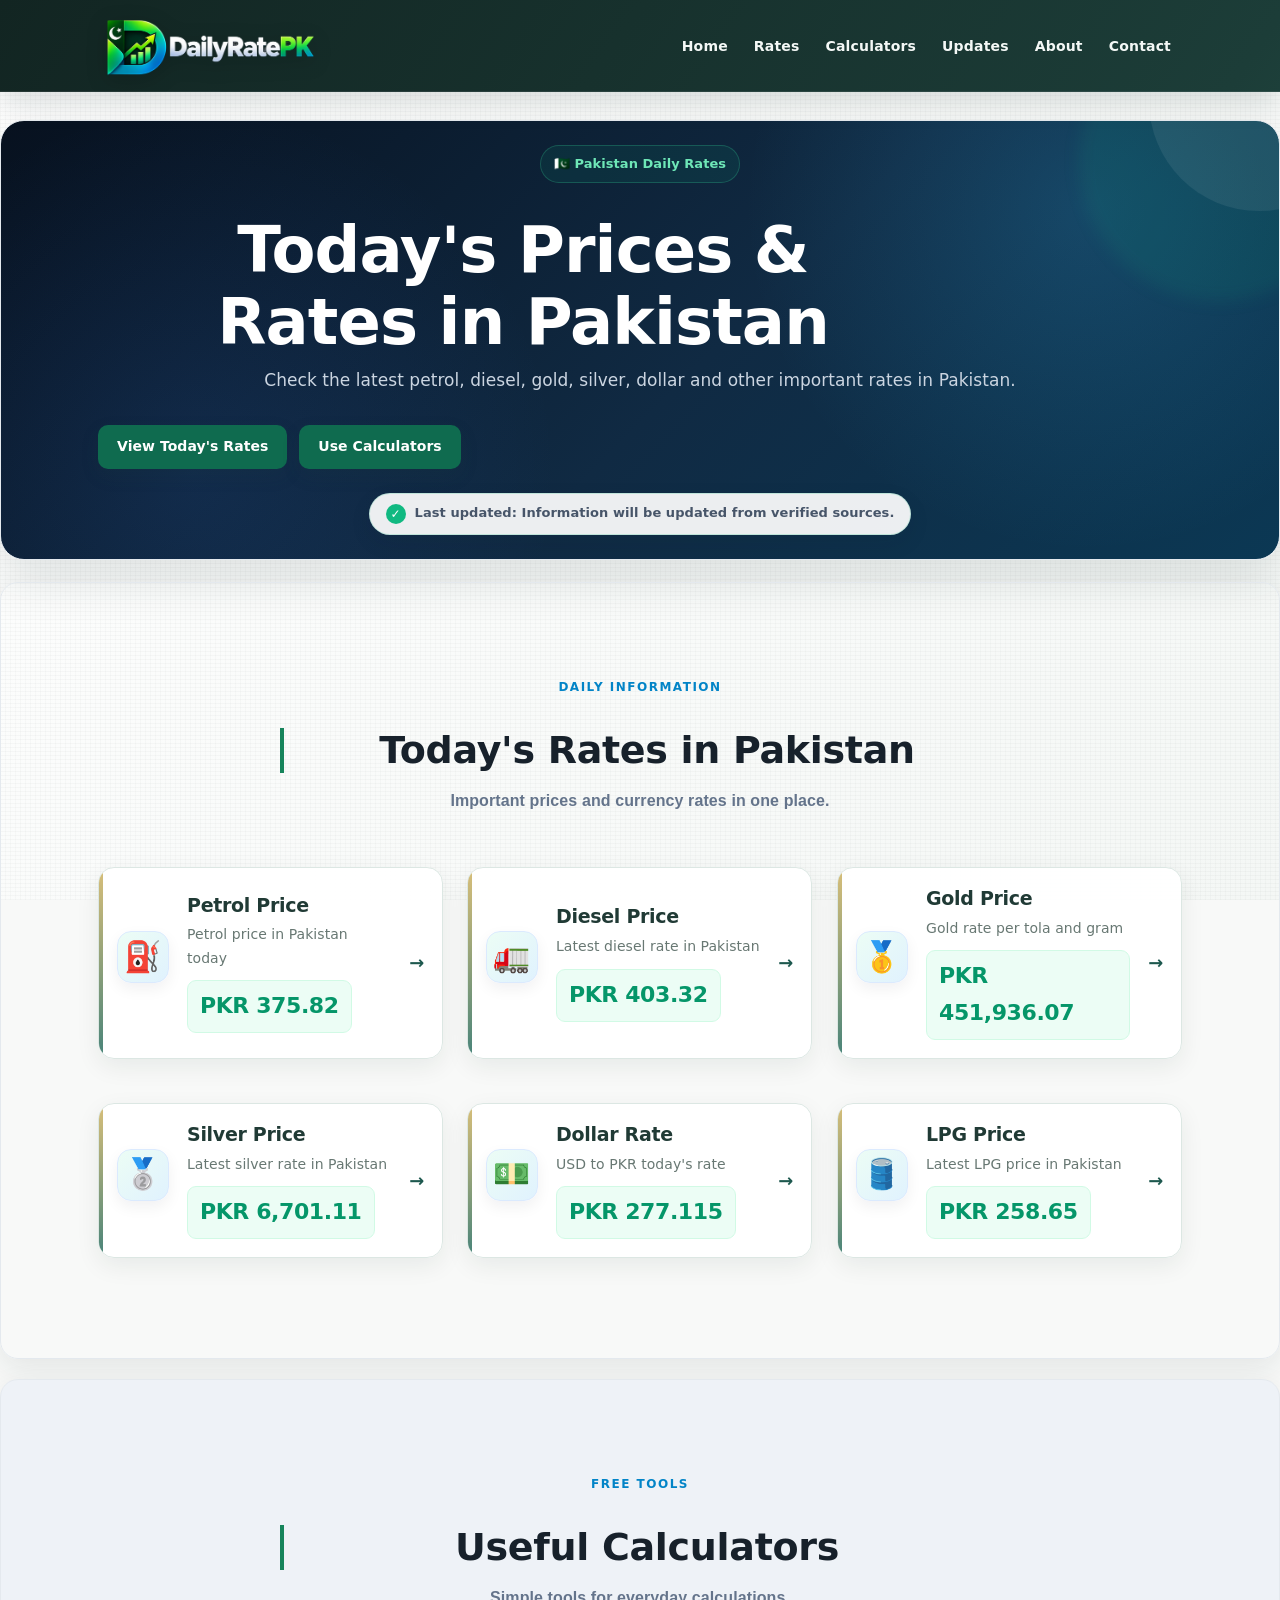
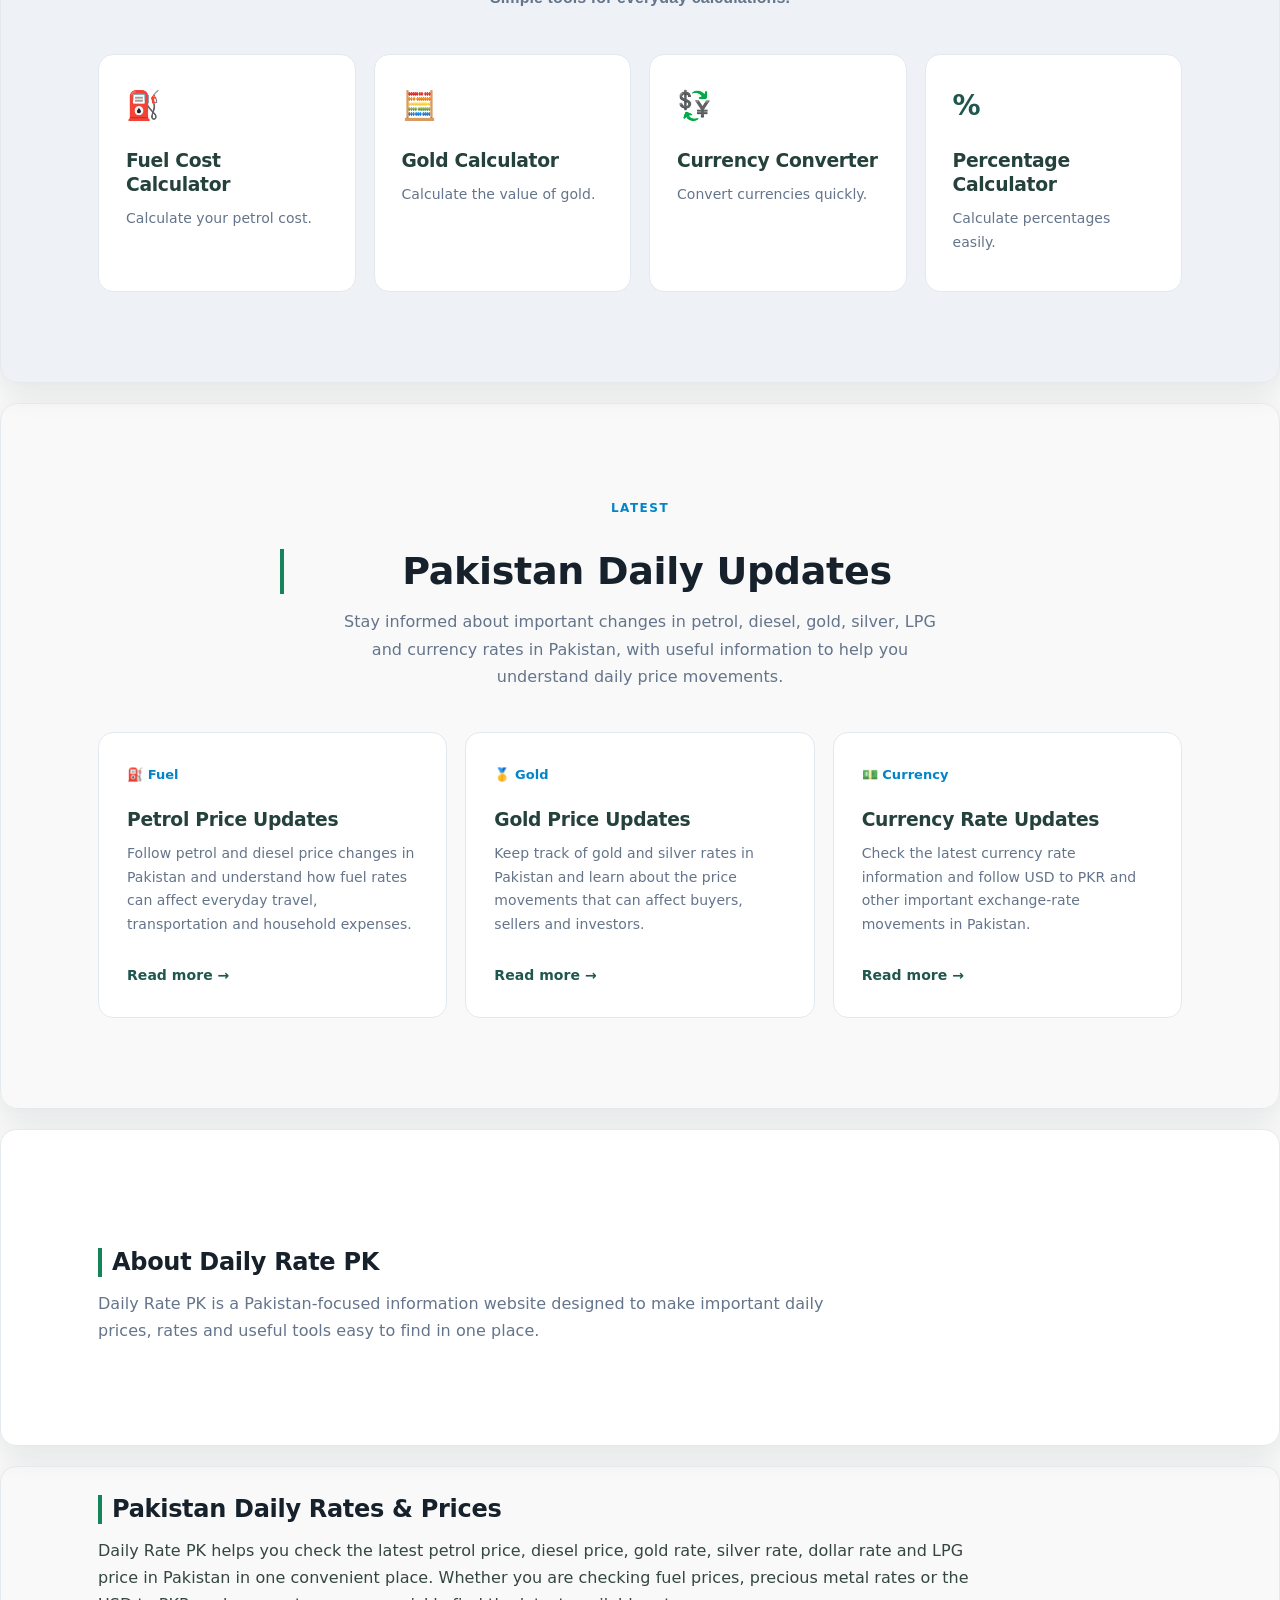
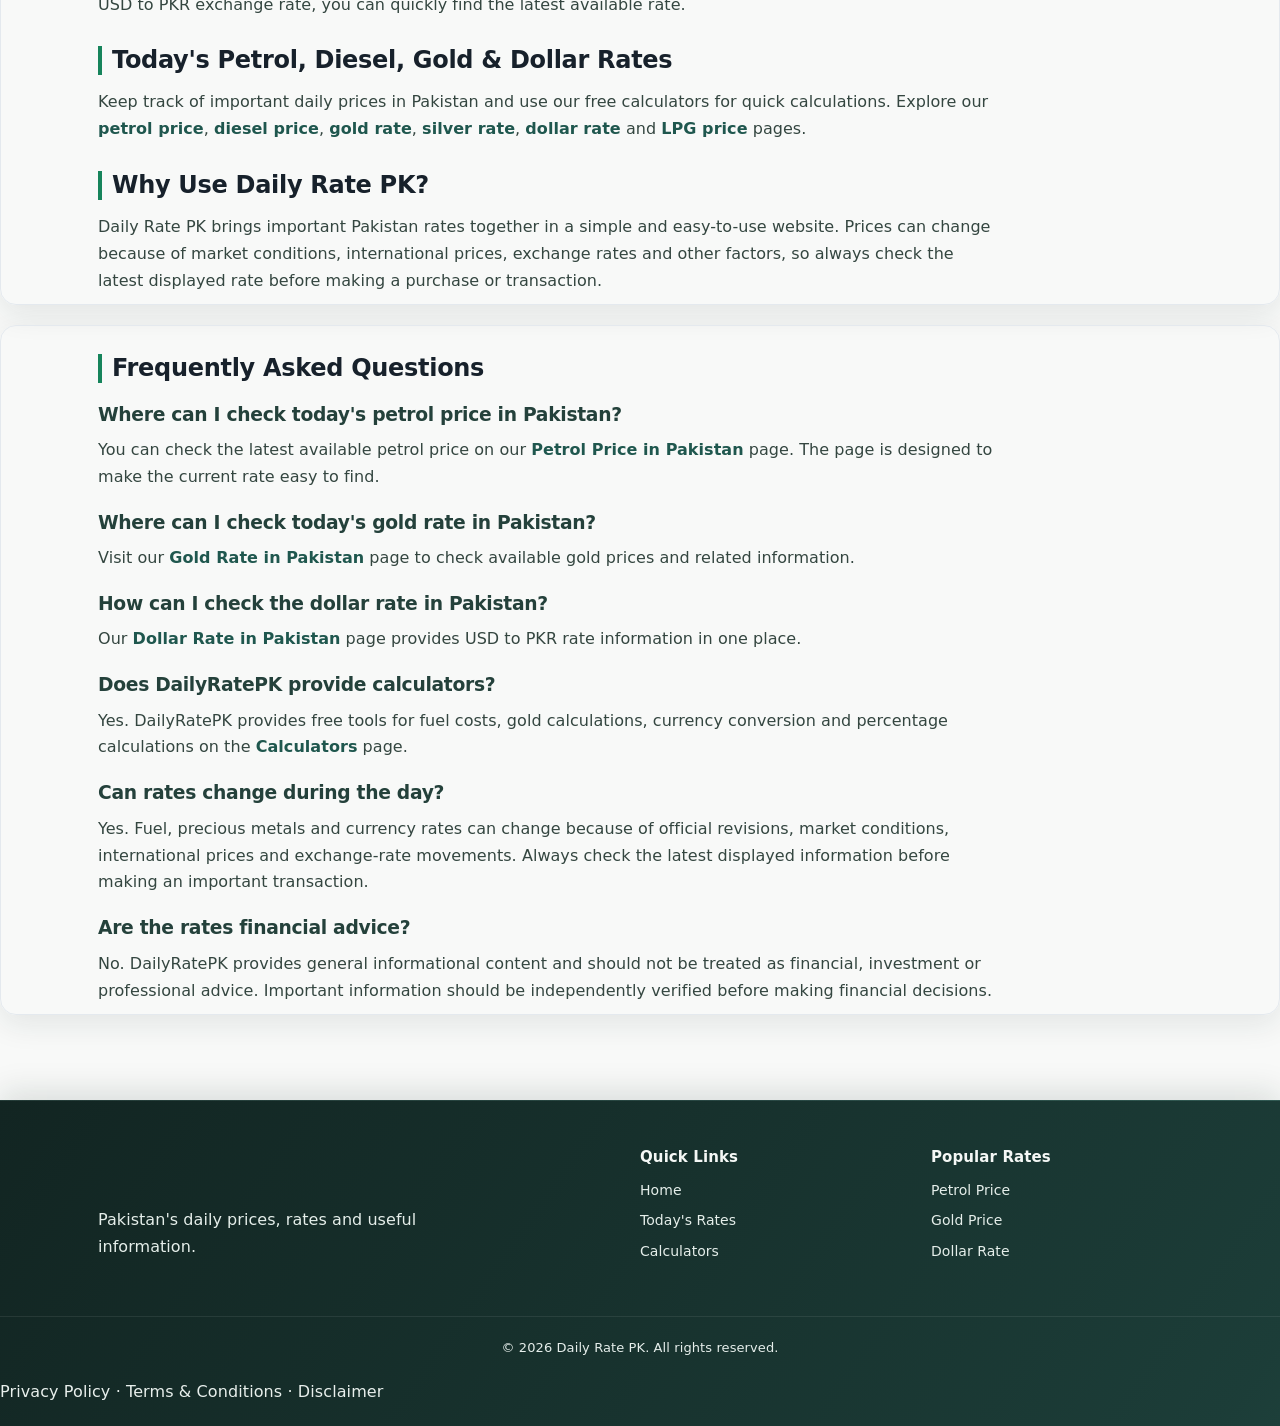
==== commit 14cd3140: "Finalize website design and content" ====
--- a/index.html
+++ b/index.html
@@ -15,12 +15,12 @@
     <meta name="robots" content="index, follow, max-image-preview:large">
     <meta name="theme-color" content="#0b1220">
 
-    <link rel="canonical" href="https://dailyratepk.github.io/dailyratepk/">
+    <link rel="canonical" href="https://dailyratepk.publicvm.com/">
 
     <meta property="og:type" content="website">
     <meta property="og:title" content="Daily Rate PK — Today's Prices & Rates in Pakistan">
     <meta property="og:description" content="Check petrol, gold, dollar, diesel, silver and other important rates in Pakistan.">
-    <meta property="og:url" content="https://dailyratepk.github.io/dailyratepk/">
+    <meta property="og:url" content="https://dailyratepk.publicvm.com/">
     <meta property="og:site_name" content="Daily Rate PK">
 
     <meta name="twitter:card" content="summary_large_image">
@@ -28,7 +28,7 @@
     <meta name="twitter:description" content="Today's important prices and rates in Pakistan.">
 
     <link rel="stylesheet" href="style.css">
-<script type="application/ld+json">{"@context":"https://schema.org","@type":"WebSite","name":"Daily Rate PK","alternateName":"DailyRatePK","url":"https://dailyratepk.github.io/dailyratepk/"}</script>
+<script type="application/ld+json">{"@context":"https://schema.org","@type":"WebSite","name":"Daily Rate PK","alternateName":"DailyRatePK","url":"https://dailyratepk.publicvm.com/"}</script>
 
 <script type="application/ld+json">
 {
@@ -45,6 +45,7 @@
 }
 </script>
 
+<meta name="google-site-verification" content="QPS0W4EIrZYL4PhFuvSJvQY6LfP2ZPpnDNYf04ISYIE" />
 </head>
 
 <body>
@@ -213,7 +214,7 @@
         <div class="section-heading">
             <span>LATEST</span>
             <h2>Pakistan Daily Updates</h2>
-            <p>Important price and rate changes.</p>
+            <p>Stay informed about important changes in petrol, diesel, gold, silver, LPG and currency rates in Pakistan, with useful information to help you understand daily price movements.</p>
         </div>
 
         <div class="update-grid">
@@ -221,21 +222,21 @@
             <article class="update-card">
                 <span>⛽ Fuel</span>
                 <h3>Petrol Price Updates</h3>
-                <p>Latest petrol and diesel price changes in Pakistan.</p>
+                <p>Follow petrol and diesel price changes in Pakistan and understand how fuel rates can affect everyday travel, transportation and household expenses.</p>
                 <a href="petrol-price.html">Read more →</a>
             </article>
 
             <article class="update-card">
                 <span>🥇 Gold</span>
                 <h3>Gold Price Updates</h3>
-                <p>Follow gold and silver price movements.</p>
+                <p>Keep track of gold and silver rates in Pakistan and learn about the price movements that can affect buyers, sellers and investors.</p>
                 <a href="gold-price.html">Read more →</a>
             </article>
 
             <article class="update-card">
                 <span>💵 Currency</span>
                 <h3>Currency Rate Updates</h3>
-                <p>Check the latest currency rate information.</p>
+                <p>Check the latest currency rate information and follow USD to PKR and other important exchange-rate movements in Pakistan.</p>
                 <a href="dollar-rate.html">Read more →</a>
             </article>
 
--- a/style.css
+++ b/style.css
@@ -3344,3 +3344,2549 @@
 body.page-footer-fix .footer{
   margin-top:auto!important;
 }
+
+
+/* DailyRatePK — clean elegant design polish */
+:root{
+  --drpk-bg:#f6f8fb;
+  --drpk-card:#ffffff;
+  --drpk-text:#182230;
+  --drpk-muted:#667085;
+  --drpk-border:#e7ebf0;
+  --drpk-accent:#16845b;
+}
+
+body{
+  background:var(--drpk-bg);
+  color:var(--drpk-text);
+}
+
+.site-header{
+  background:#fff;
+  border-bottom:1px solid var(--drpk-border);
+  box-shadow:0 2px 12px rgba(16,24,40,.05);
+}
+
+main{
+  padding-top:20px;
+  padding-bottom:30px;
+}
+
+.container{
+  max-width:1180px;
+}
+
+.card,.price-card,.rate-card,.calculator-card,.content-card{
+  background:var(--drpk-card);
+  border:1px solid var(--drpk-border);
+  border-radius:14px;
+  box-shadow:0 4px 18px rgba(16,24,40,.05);
+}
+
+h1,h2,h3{
+  color:var(--drpk-text);
+}
+
+p{
+  color:var(--drpk-muted);
+}
+
+.site-footer{
+  margin-top:35px;
+  border-top:1px solid var(--drpk-border);
+  background:#fff;
+}
+
+.site-header{background:#0f6b4f!important;border-bottom:0!important;box-shadow:0 3px 14px rgba(0,0,0,.12)!important}.site-header a,.site-header nav a{color:#fff!important}.site-header .logo img{filter:none!important}
+
+/* ===== DailyRatePK Overall Premium Theme ===== */
+:root{
+  --bg:#f5f7f9;
+  --surface:#ffffff;
+  --primary:#0f6b4f;
+  --primary-dark:#0a543e;
+  --text:#17212b;
+  --muted:#667085;
+  --border:#e4e9ee;
+  --shadow:0 6px 22px rgba(20,35,45,.07);
+}
+
+html{scroll-behavior:smooth}
+body{
+  background:var(--bg)!important;
+  color:var(--text)!important;
+  line-height:1.55;
+}
+
+.site-header{
+  background:linear-gradient(135deg,#0f6b4f,#13815f)!important;
+  border:0!important;
+  box-shadow:0 3px 16px rgba(0,0,0,.12)!important;
+  padding:10px 0!important;
+}
+
+.site-header a,
+.site-header nav a{
+  color:#fff!important;
+}
+
+main{
+  padding-top:14px!important;
+  padding-bottom:22px!important;
+}
+
+.container{
+  max-width:1160px!important;
+}
+
+h1{
+  margin-top:8px!important;
+  margin-bottom:12px!important;
+  line-height:1.2;
+}
+h2{
+  margin-top:20px!important;
+  margin-bottom:10px!important;
+}
+h3{
+  margin-top:16px!important;
+  margin-bottom:8px!important;
+}
+
+.card,.price-card,.rate-card,.calculator-card,.content-card,
+section,.price-box,.rate-box{
+  border:1px solid var(--border)!important;
+  border-radius:14px!important;
+  box-shadow:var(--shadow)!important;
+}
+
+button,.btn,a.button{
+  border-radius:9px!important;
+  transition:.2s ease;
+}
+
+button:hover,.btn:hover,a.button:hover{
+  transform:translateY(-1px);
+}
+
+p{
+  margin-top:6px!important;
+  margin-bottom:10px!important;
+}
+
+ul,ol{
+  margin-top:6px!important;
+  margin-bottom:12px!important;
+}
+
+.site-footer{
+  margin-top:24px!important;
+  padding-top:22px!important;
+  padding-bottom:18px!important;
+  background:#fff!important;
+  border-top:1px solid var(--border)!important;
+}
+
+.site-footer p{
+  margin-bottom:5px!important;
+}
+
+@media(max-width:768px){
+  main{
+    padding-top:10px!important;
+    padding-bottom:16px!important;
+  }
+  h1{font-size:1.7rem!important}
+  h2{margin-top:16px!important}
+  .site-header{padding:8px 0!important}
+  .site-footer{margin-top:18px!important}
+}
+
+
+/* ===== Strong Premium Override ===== */
+body{background:#f3f6f5!important;color:#17212b!important}
+.site-header{background:linear-gradient(135deg,#075a42,#16845b)!important;padding:8px 0!important}
+.site-header .container{display:flex;align-items:center;justify-content:space-between}
+.site-header nav a{padding:7px 10px!important;border-radius:7px!important}
+.site-header nav a:hover{background:rgba(255,255,255,.12)!important}
+
+main{padding:12px 0 20px!important}
+main>.container>h1{text-align:center;font-weight:800;letter-spacing:-.4px;margin:8px 0 14px!important}
+
+.card,.price-card,.rate-card,.calculator-card,.content-card,.price-box,.rate-box{
+ background:#fff!important;border:1px solid #e1e8e4!important;
+ border-radius:16px!important;box-shadow:0 7px 24px rgba(15,107,79,.08)!important;
+ padding:18px!important;margin:10px 0!important;
+}
+
+.card:hover,.price-card:hover,.rate-card:hover,.calculator-card:hover{
+ box-shadow:0 10px 28px rgba(15,107,79,.13)!important;
+ transform:translateY(-2px);transition:.2s ease;
+}
+
+h1,h2,h3{font-weight:750!important;color:#17212b!important}
+h2{border-left:4px solid #16845b;padding-left:10px!important}
+button,.btn,a.button{
+ background:#0f6b4f!important;color:#fff!important;border:0!important;
+ padding:10px 16px!important;border-radius:9px!important;font-weight:600!important;
+ box-shadow:0 3px 10px rgba(15,107,79,.18)!important;
+}
+
+input,select{
+ border:1px solid #d8e1dd!important;border-radius:9px!important;
+ padding:10px!important;background:#fff!important;
+}
+
+.site-footer{background:#fff!important;margin-top:20px!important;padding:20px 0!important}
+
+@media(max-width:768px){
+ .site-header .container{flex-wrap:wrap;gap:7px}
+ .site-header nav a{padding:6px 7px!important;font-size:13px!important}
+ main{padding-top:8px!important}
+ .card,.price-card,.rate-card,.calculator-card,.content-card{padding:14px!important;margin:7px 0!important}
+}
+main h1,
+main h1 span,
+main h1 strong,
+main h1 b,
+main h1 a{
+  color:#fff!important;
+}
+main h1,
+main h1 span,
+main h1 strong,
+main h1 b,
+main h1 a{
+  color:#fff!important;
+}
+.site-footer h2,
+.site-footer h3,
+.site-footer .footer-title,
+.site-footer .quick-links-title,
+.site-footer .popular-rates-title{
+  color:#fff!important;
+}
+.site-footer > div > div h3{
+  color:#fff!important;
+}
+.site-footer{
+  background:linear-gradient(135deg,#0b5d45,#0f7655)!important;
+  color:#fff!important;
+}
+.site-footer h3,
+.site-footer p,
+.site-footer a,
+.site-footer .copyright,
+.site-footer .legal-links{
+  color:#fff!important;
+}
+/* ===== FINAL REAL FOOTER FIX ===== */
+.footer,
+footer{
+  background:linear-gradient(135deg,#0b5d45,#0f7655)!important;
+  color:#fff!important;
+}
+.footer h3,
+.footer h4,
+footer h3,
+footer h4{
+  color:#fff!important;
+  font-weight:800!important;
+}
+.footer p,
+.footer a,
+footer p,
+footer a{
+  color:#fff!important;
+}
+.footer a:hover,
+footer a:hover{
+  color:#d9fff0!important;
+}
+
+/* ===== Page Main Headings ===== */
+main h1,
+main h1 *,
+main h2,
+main h2 *{
+  color:#fff!important;
+}
+/* ===== DailyRatePK Premium White Texture ===== */
+body{
+  background-color:#f7f9f8!important;
+  background-image:
+    radial-gradient(circle at 20% 20%,rgba(15,107,79,.055) 0 1px,transparent 1.5px),
+    radial-gradient(circle at 80% 70%,rgba(20,30,40,.045) 0 1px,transparent 1.5px),
+    linear-gradient(135deg,rgba(255,255,255,.9),rgba(242,246,244,.9))!important;
+  background-size:18px 18px,24px 24px,100% 100%!important;
+  background-attachment:fixed!important;
+}
+/* ===== Premium Linen Background ===== */
+body{
+  background-color:#f8f9f8!important;
+  background-image:
+    repeating-linear-gradient(0deg,rgba(20,40,35,.028) 0,rgba(20,40,35,.028) 1px,transparent 1px,transparent 4px),
+    repeating-linear-gradient(90deg,rgba(20,40,35,.022) 0,rgba(20,40,35,.022) 1px,transparent 1px,transparent 5px),
+    linear-gradient(135deg,#ffffff 0%,#f4f7f5 100%)!important;
+  background-attachment:fixed!important;
+}
+/* ===== Home Page Section Headings Visibility Fix ===== */
+main h2,
+main h2 *,
+main h3,
+main h3 *{
+  color:#17212b!important;
+}
+/* ===== Modern Premium Background — replaces old texture ===== */
+body{
+  background-color:#f7faf9!important;
+  background-image:
+    radial-gradient(circle at 10% 10%,rgba(22,132,91,.10),transparent 28%),
+    radial-gradient(circle at 90% 20%,rgba(15,107,79,.07),transparent 25%),
+    radial-gradient(circle at 50% 100%,rgba(80,120,110,.06),transparent 32%),
+    linear-gradient(135deg,#ffffff 0%,#f5f8f7 48%,#eef5f2 100%)!important;
+  background-attachment:fixed!important;
+  background-size:auto,auto,auto,100% 100%!important;
+}
+/* ===== Premium Linen Background ===== */
+body{
+  background-color:#f8f9f8!important;
+  background-image:
+    repeating-linear-gradient(0deg,rgba(20,40,35,.028) 0,rgba(20,40,35,.028) 1px,transparent 1px,transparent 4px),
+    repeating-linear-gradient(90deg,rgba(20,40,35,.022) 0,rgba(20,40,35,.022) 1px,transparent 1px,transparent 5px),
+    linear-gradient(135deg,#ffffff 0%,#f4f7f5 100%)!important;
+  background-attachment:fixed!important;
+}
+/* ===== Footer Copyright & Legal Visibility ===== */
+.footer .copyright,
+.footer .legal-links,
+.footer .copyright *,
+.footer .legal-links *,
+footer .copyright,
+footer .legal-links,
+footer .copyright *,
+footer .legal-links *{
+  color:#17212b!important;
+  font-weight:600!important;
+}
+/* =========================================================
+   DailyRatePK — Complete Elegant Design Polish
+   Background intentionally NOT changed
+   ========================================================= */
+
+/* ---------- Typography ---------- */
+body{
+  font-family:Inter,system-ui,-apple-system,"Segoe UI",Roboto,Arial,sans-serif!important;
+  font-size:16px!important;
+  line-height:1.65!important;
+  letter-spacing:.05px;
+  color:#25332f!important;
+}
+
+h1,h2,h3,h4{
+  font-family:Inter,system-ui,-apple-system,"Segoe UI",Roboto,Arial,sans-serif!important;
+  letter-spacing:-.25px!important;
+}
+
+h1{font-weight:800!important}
+h2{font-weight:750!important}
+h3{font-weight:700!important}
+
+p,li{
+  font-weight:400;
+}
+
+/* ---------- Header / Navigation ---------- */
+.site-header{
+  position:relative!important;
+  z-index:20!important;
+}
+
+.site-header nav{
+  display:flex!important;
+  align-items:center!important;
+  gap:3px!important;
+  flex-wrap:wrap!important;
+}
+
+.site-header nav a{
+  font-weight:600!important;
+  letter-spacing:.1px!important;
+  text-decoration:none!important;
+  transition:all .2s ease!important;
+}
+
+.site-header nav a:hover{
+  transform:translateY(-1px)!important;
+}
+
+/* ---------- Main Layout ---------- */
+main{
+  min-height:0!important;
+}
+
+.page-content{
+  padding-top:12px!important;
+  padding-bottom:18px!important;
+}
+
+.section,
+.content-section,
+.seo-content,
+.seo-home,
+.faq,
+.related-seo,
+.about{
+  margin-top:18px!important;
+  margin-bottom:18px!important;
+}
+
+.page-hero,
+.hero{
+  margin-bottom:16px!important;
+}
+
+.page-hero h1,
+.hero h1{
+  margin-bottom:8px!important;
+}
+
+.page-hero p,
+.hero p{
+  max-width:760px;
+  margin-left:auto!important;
+  margin-right:auto!important;
+}
+
+/* ---------- Section Headings ---------- */
+main h2{
+  margin-top:18px!important;
+  margin-bottom:12px!important;
+  line-height:1.3!important;
+}
+
+main h3{
+  line-height:1.35!important;
+}
+
+main>.container>h1{
+  margin-top:8px!important;
+}
+
+/* Home section headings must remain readable */
+#rates h2,
+#calculators h2,
+#updates h2,
+.seo-home h2,
+.about h2,
+.content-section h2{
+  color:#17212b!important;
+}
+
+/* Hero headings remain white */
+.hero h1,
+.page-hero h1{
+  color:#fff!important;
+}
+
+/* ---------- Cards ---------- */
+.card,
+.price-card,
+.rate-card,
+.calculator-card,
+.content-card,
+.price-box,
+.rate-box{
+  overflow:hidden!important;
+}
+
+.rate-card{
+  display:flex!important;
+  align-items:center!important;
+  justify-content:space-between!important;
+  gap:18px!important;
+  text-decoration:none!important;
+}
+
+.rate-card h3{
+  margin-top:0!important;
+  margin-bottom:5px!important;
+}
+
+.rate-card p{
+  margin-bottom:0!important;
+}
+
+.rate-card b{
+  white-space:nowrap!important;
+  font-weight:700!important;
+}
+
+/* ---------- Rate Highlights ---------- */
+.rate-highlight{
+  position:relative!important;
+  overflow:hidden!important;
+}
+
+.rate-highlight h2{
+  margin-top:0!important;
+}
+
+.rate-highlight strong,
+.rate-highlight .price,
+.rate-highlight .value{
+  font-weight:800!important;
+}
+
+/* ---------- Tables ---------- */
+table{
+  width:100%!important;
+  border-collapse:separate!important;
+  border-spacing:0!important;
+  overflow:hidden!important;
+  border:1px solid #dfe7e3!important;
+  border-radius:12px!important;
+  background:#fff!important;
+}
+
+th{
+  font-weight:700!important;
+  color:#fff!important;
+  background:#0f6b4f!important;
+  padding:11px 12px!important;
+  text-align:left!important;
+}
+
+td{
+  padding:10px 12px!important;
+  border-top:1px solid #e8eeeb!important;
+  color:#34433e!important;
+}
+
+tr:nth-child(even) td{
+  background:#f8faf9!important;
+}
+
+/* ---------- Calculators ---------- */
+.calculator-card{
+  overflow:hidden!important;
+}
+
+.calculator-card h2{
+  margin-top:0!important;
+}
+
+.calculator-card input,
+.calculator-card select,
+input,
+select{
+  width:100%;
+  box-sizing:border-box!important;
+  font-family:inherit!important;
+  font-size:15px!important;
+  color:#25332f!important;
+  outline:none!important;
+  transition:border-color .2s,box-shadow .2s!important;
+}
+
+input:focus,
+select:focus{
+  border-color:#16845b!important;
+  box-shadow:0 0 0 3px rgba(22,132,91,.10)!important;
+}
+
+button,
+.btn,
+a.button{
+  font-family:inherit!important;
+  cursor:pointer!important;
+  text-decoration:none!important;
+}
+
+/* ---------- FAQ ---------- */
+.faq h3{
+  color:#24332e!important;
+  margin-bottom:5px!important;
+}
+
+.faq p{
+  margin-top:0!important;
+}
+
+/* ---------- Links ---------- */
+main a{
+  transition:color .18s ease!important;
+}
+
+main a:hover{
+  text-decoration:none!important;
+}
+
+/* ---------- Footer ---------- */
+.footer,
+footer{
+  margin-top:24px!important;
+}
+
+.footer h3,
+.footer h4,
+footer h3,
+footer h4{
+  letter-spacing:.1px!important;
+}
+
+.footer-grid{
+  align-items:start!important;
+}
+
+.footer-grid>div:not(:first-child) a{
+  transition:all .18s ease!important;
+}
+
+.footer-grid>div:not(:first-child) a:hover{
+  transform:translateX(3px)!important;
+}
+
+.footer .copyright,
+.footer .legal-links,
+.footer .copyright *,
+.footer .legal-links *,
+footer .copyright,
+footer .legal-links,
+footer .copyright *,
+footer .legal-links *{
+  font-family:inherit!important;
+  letter-spacing:.1px!important;
+}
+
+/* ---------- Lists / Text Blocks ---------- */
+.content-section ul,
+.content-section ol,
+.seo-content ul,
+.seo-home ul{
+  padding-left:22px!important;
+}
+
+.content-section li,
+.seo-content li,
+.seo-home li{
+  margin-bottom:5px!important;
+}
+
+/* ---------- Images ---------- */
+img{
+  max-width:100%;
+}
+
+.site-header .logo img,
+.footer .logo img,
+footer .logo img{
+  object-fit:contain!important;
+}
+
+/* ---------- Mobile ---------- */
+@media(max-width:768px){
+  body{
+    font-size:15px!important;
+  }
+
+  .site-header nav{
+    gap:2px!important;
+  }
+
+  .site-header nav a{
+    font-size:13px!important;
+  }
+
+  .hero h1,
+  .page-hero h1{
+    font-size:1.65rem!important;
+    line-height:1.2!important;
+  }
+
+  main h2{
+    font-size:1.3rem!important;
+  }
+
+  main h3{
+    font-size:1.05rem!important;
+  }
+
+  .section,
+  .content-section,
+  .seo-content,
+  .seo-home,
+  .faq,
+  .related-seo,
+  .about{
+    margin-top:14px!important;
+    margin-bottom:14px!important;
+  }
+
+  .rate-card{
+    gap:10px!important;
+  }
+
+  th,td{
+    padding:9px 8px!important;
+    font-size:14px!important;
+  }
+
+  .footer-grid{
+    gap:22px!important;
+  }
+}
+/* ===== Premium Header & Footer ===== */
+.site-header,
+.footer,
+footer{
+  background:linear-gradient(120deg,#182a2a,#263f3c,#182a2a)!important;
+  background-size:220% 220%!important;
+  animation:premiumFlow 10s ease infinite!important;
+  box-shadow:0 4px 20px rgba(20,35,32,.12)!important;
+}
+
+.site-header nav a{
+  color:#f5faf8!important;
+  transition:all .25s ease!important;
+}
+
+.site-header nav a:hover{
+  color:#d9c58b!important;
+  transform:translateY(-1px)!important;
+}
+
+.footer h3,
+.footer h4,
+footer h3,
+footer h4{
+  color:#f5faf8!important;
+}
+
+.footer a,
+.footer p,
+footer a,
+footer p{
+  color:#e7efec!important;
+}
+
+.footer a:hover,
+footer a:hover{
+  color:#d9c58b!important;
+}
+
+@keyframes premiumFlow{
+  0%{background-position:0% 50%}
+  50%{background-position:100% 50%}
+  100%{background-position:0% 50%}
+}
+/* ===== Premium Footer Bottom Text ===== */
+.footer .copyright,
+.footer .copyright *,
+.footer .legal-links,
+.footer .legal-links *,
+footer .copyright,
+footer .copyright *,
+footer .legal-links,
+footer .legal-links *{
+  color:#e8efec!important;
+  font-weight:500!important;
+}
+
+.footer .legal-links a,
+footer .legal-links a{
+  color:#e8efec!important;
+  transition:color .25s ease!important;
+}
+
+.footer .legal-links a:hover,
+footer .legal-links a:hover{
+  color:#d9c58b!important;
+}
+/* =========================================================
+   DailyRatePK — Full Modern Premium UI
+   Background / content / functionality untouched
+   ========================================================= */
+
+/* ---------- Global ---------- */
+:root{
+  --premium-dark:#182a2a;
+  --premium-teal:#24534d;
+  --premium-gold:#d6bd78;
+  --premium-cream:#fffdf8;
+  --premium-text:#24322f;
+  --premium-muted:#65736f;
+  --premium-border:#dfe7e3;
+  --premium-shadow:0 10px 30px rgba(24,42,42,.10);
+  --premium-shadow-hover:0 16px 38px rgba(24,42,42,.16);
+}
+
+html{
+  scroll-behavior:smooth!important;
+}
+
+body{
+  color:var(--premium-text)!important;
+  font-family:Inter,system-ui,-apple-system,"Segoe UI",Roboto,Arial,sans-serif!important;
+  line-height:1.65!important;
+}
+
+/* ---------- Header ---------- */
+.site-header{
+  background:linear-gradient(120deg,#152625,#284944,#182d2b,#152625)!important;
+  background-size:300% 300%!important;
+  animation:premiumHeader 12s ease infinite!important;
+  box-shadow:0 6px 24px rgba(20,35,32,.16)!important;
+  position:relative!important;
+  z-index:50!important;
+}
+
+@keyframes premiumHeader{
+  0%,100%{background-position:0% 50%}
+  50%{background-position:100% 50%}
+}
+
+.site-header nav a{
+  position:relative!important;
+  color:#f5f8f6!important;
+  font-weight:600!important;
+  transition:all .25s ease!important;
+}
+
+.site-header nav a::after{
+  content:""!important;
+  position:absolute!important;
+  left:50%!important;
+  bottom:-5px!important;
+  width:0!important;
+  height:2px!important;
+  background:var(--premium-gold)!important;
+  transform:translateX(-50%)!important;
+  transition:width .25s ease!important;
+}
+
+.site-header nav a:hover{
+  color:#ead49a!important;
+  transform:translateY(-1px)!important;
+}
+
+.site-header nav a:hover::after{
+  width:70%!important;
+}
+
+/* ---------- Logo Animation ---------- */
+.site-header .logo img,
+.footer .logo img,
+footer .logo img{
+  object-fit:contain!important;
+  transform-origin:center!important;
+  animation:logoFloat 4s ease-in-out infinite!important;
+  filter:drop-shadow(0 4px 8px rgba(0,0,0,.14))!important;
+  transition:transform .3s ease,filter .3s ease!important;
+}
+
+.site-header .logo img:hover,
+.footer .logo img:hover,
+footer .logo img:hover{
+  transform:scale(1.045)!important;
+  filter:drop-shadow(0 5px 12px rgba(214,189,120,.28))!important;
+}
+
+@keyframes logoFloat{
+  0%,100%{transform:translateY(0)}
+  50%{transform:translateY(-2px)}
+}
+
+/* ---------- Main Sections ---------- */
+main{
+  min-height:0!important;
+}
+
+.section,
+.content-section,
+.seo-content,
+.seo-home,
+.faq,
+.related-seo,
+.about{
+  border-radius:18px!important;
+}
+
+main h1,
+main h2,
+main h3,
+main h4{
+  font-family:Inter,system-ui,-apple-system,"Segoe UI",Roboto,Arial,sans-serif!important;
+  letter-spacing:-.3px!important;
+}
+
+main h2{
+  color:#172725!important;
+  font-weight:750!important;
+  line-height:1.3!important;
+  margin-top:20px!important;
+  margin-bottom:14px!important;
+}
+
+main h3{
+  color:#263b36!important;
+  font-weight:700!important;
+}
+
+/* ---------- Hero ---------- */
+.hero,
+.page-hero{
+  border-radius:20px!important;
+  overflow:hidden!important;
+  box-shadow:0 10px 30px rgba(24,42,42,.10)!important;
+}
+
+.hero h1,
+.page-hero h1{
+  font-weight:800!important;
+  letter-spacing:-.6px!important;
+}
+
+/* ---------- Cards ---------- */
+.card,
+.price-card,
+.rate-card,
+.calculator-card,
+.content-card,
+.price-box,
+.rate-box{
+  border:1px solid rgba(211,224,218,.9)!important;
+  border-radius:16px!important;
+  box-shadow:var(--premium-shadow)!important;
+  transition:transform .25s ease,box-shadow .25s ease,border-color .25s ease!important;
+}
+
+.card:hover,
+.price-card:hover,
+.rate-card:hover,
+.calculator-card:hover,
+.content-card:hover,
+.price-box:hover,
+.rate-box:hover{
+  transform:translateY(-4px)!important;
+  box-shadow:var(--premium-shadow-hover)!important;
+  border-color:rgba(36,83,77,.28)!important;
+}
+
+/* ---------- Rate Cards ---------- */
+.rate-card{
+  position:relative!important;
+  overflow:hidden!important;
+}
+
+.rate-card::before{
+  content:""!important;
+  position:absolute!important;
+  top:0!important;
+  left:0!important;
+  width:4px!important;
+  height:100%!important;
+  background:linear-gradient(180deg,var(--premium-gold),#b79a54)!important;
+  opacity:.9!important;
+}
+
+.rate-card h3{
+  font-weight:750!important;
+  color:#203630!important;
+}
+
+.rate-card b,
+.rate-highlight strong,
+.rate-highlight .price,
+.rate-highlight .value{
+  color:#1f5148!important;
+  font-weight:800!important;
+}
+
+/* ---------- Buttons ---------- */
+button,
+.btn,
+a.button{
+  border:none!important;
+  border-radius:10px!important;
+  font-weight:700!important;
+  letter-spacing:.1px!important;
+  transition:transform .2s ease,box-shadow .2s ease,filter .2s ease!important;
+  box-shadow:0 5px 14px rgba(24,42,42,.12)!important;
+}
+
+button:hover,
+.btn:hover,
+a.button:hover{
+  transform:translateY(-2px)!important;
+  filter:brightness(1.04)!important;
+  box-shadow:0 9px 20px rgba(24,42,42,.17)!important;
+}
+
+/* ---------- Inputs ---------- */
+input,
+select,
+textarea{
+  border:1px solid #d6e0dc!important;
+  border-radius:10px!important;
+  background:#fff!important;
+  color:#263631!important;
+  font-family:inherit!important;
+  transition:border-color .2s ease,box-shadow .2s ease,transform .2s ease!important;
+}
+
+input:focus,
+select:focus,
+textarea:focus{
+  border-color:#4d8176!important;
+  box-shadow:0 0 0 4px rgba(77,129,118,.10)!important;
+  outline:none!important;
+}
+
+/* ---------- Tables ---------- */
+table{
+  border:1px solid var(--premium-border)!important;
+  border-radius:14px!important;
+  overflow:hidden!important;
+  box-shadow:0 7px 22px rgba(24,42,42,.07)!important;
+  background:#fff!important;
+}
+
+th{
+  background:linear-gradient(135deg,#244c46,#32675e)!important;
+  color:#fff!important;
+  font-weight:700!important;
+  letter-spacing:.15px!important;
+  padding:12px!important;
+}
+
+td{
+  color:#34443f!important;
+  padding:11px 12px!important;
+  border-top:1px solid #e8eeeb!important;
+}
+
+tr:nth-child(even) td{
+  background:#f8faf9!important;
+}
+
+tr:hover td{
+  background:#f1f6f3!important;
+}
+
+/* ---------- FAQ ---------- */
+.faq h3{
+  color:#25433b!important;
+  font-weight:700!important;
+}
+
+.faq p{
+  color:#596863!important;
+}
+
+/* ---------- Links ---------- */
+main a{
+  color:#286457;
+  transition:color .2s ease!important;
+}
+
+main a:hover{
+  color:#a17f32!important;
+}
+
+/* ---------- Footer ---------- */
+.footer,
+footer{
+  background:linear-gradient(120deg,#152625,#284944,#182d2b,#152625)!important;
+  background-size:300% 300%!important;
+  animation:premiumFooter 14s ease infinite!important;
+  box-shadow:0 -6px 24px rgba(20,35,32,.12)!important;
+}
+
+@keyframes premiumFooter{
+  0%,100%{background-position:0% 50%}
+  50%{background-position:100% 50%}
+}
+
+.footer h3,
+.footer h4,
+footer h3,
+footer h4{
+  color:#f7faf8!important;
+  font-weight:750!important;
+}
+
+.footer p,
+.footer a,
+footer p,
+footer a{
+  color:#e7efec!important;
+}
+
+.footer a:hover,
+footer a:hover{
+  color:#e1c87f!important;
+  transform:translateX(2px)!important;
+}
+
+.footer .copyright,
+.footer .copyright *,
+.footer .legal-links,
+.footer .legal-links *,
+footer .copyright,
+footer .copyright *,
+footer .legal-links,
+footer .legal-links *{
+  color:#e7efec!important;
+  font-weight:500!important;
+}
+
+/* ---------- Mobile ---------- */
+@media(max-width:768px){
+  body{
+    font-size:15px!important;
+  }
+
+  .site-header nav{
+    gap:3px!important;
+  }
+
+  .site-header nav a{
+    font-size:13px!important;
+  }
+
+  .hero,
+  .page-hero{
+    border-radius:15px!important;
+  }
+
+  main h2{
+    font-size:1.3rem!important;
+  }
+
+  .card,
+  .price-card,
+  .rate-card,
+  .calculator-card,
+  .content-card,
+  .price-box,
+  .rate-box{
+    border-radius:14px!important;
+  }
+
+  table{
+    border-radius:11px!important;
+  }
+
+  th,td{
+    padding:9px 8px!important;
+    font-size:14px!important;
+  }
+
+  .site-header .logo img,
+  .footer .logo img,
+  footer .logo img{
+    animation-duration:4.5s!important;
+  }
+}
+
+/* Accessibility: reduce motion if device requests it */
+@media(prefers-reduced-motion:reduce){
+  .site-header,
+  .footer,
+  footer,
+  .site-header .logo img,
+  .footer .logo img,
+  footer .logo img{
+    animation:none!important;
+  }
+}
+/* ===== DailyRatePK Next Modern UI ===== */
+:root{
+  --ink:#182827;
+  --teal:#24584f;
+  --teal2:#34766a;
+  --gold:#d7bd78;
+  --soft:#f8fbfa;
+  --line:#dce7e3;
+  --shadow:0 10px 30px rgba(20,45,40,.09);
+  --shadow2:0 18px 42px rgba(20,45,40,.15);
+}
+
+body{
+  color:var(--ink)!important;
+  font-family:Inter,ui-sans-serif,system-ui,-apple-system,"Segoe UI",Roboto,Arial,sans-serif!important;
+}
+
+h1,h2,h3,h4,h5,h6{
+  font-family:Inter,ui-sans-serif,system-ui,-apple-system,"Segoe UI",Roboto,Arial,sans-serif!important;
+  letter-spacing:-.45px!important;
+}
+
+main h2{
+  font-weight:800!important;
+  color:#172a27!important;
+}
+
+main h3{
+  font-weight:750!important;
+  color:#24413b!important;
+}
+
+/* Header */
+.site-header{
+  background:linear-gradient(125deg,#132725,#24554d,#183531,#132725)!important;
+  background-size:300% 300%!important;
+  animation:modernGradient 12s ease infinite!important;
+  box-shadow:0 8px 28px rgba(17,42,38,.16)!important;
+}
+
+.site-header nav a{
+  font-weight:650!important;
+  border-radius:8px!important;
+  padding:7px 9px!important;
+  transition:all .25s ease!important;
+}
+
+.site-header nav a:hover{
+  background:rgba(255,255,255,.08)!important;
+  color:var(--gold)!important;
+  transform:translateY(-2px)!important;
+}
+
+/* Logo */
+.site-header .logo img,
+.footer .logo img,
+footer .logo img{
+  animation:logoMotion 4s ease-in-out infinite!important;
+  filter:drop-shadow(0 5px 10px rgba(0,0,0,.16))!important;
+}
+
+.site-header .logo img:hover,
+.footer .logo img:hover,
+footer .logo img:hover{
+  transform:scale(1.06)!important;
+  filter:drop-shadow(0 6px 14px rgba(215,189,120,.32))!important;
+}
+
+/* Hero */
+.hero,.page-hero{
+  border-radius:22px!important;
+  box-shadow:var(--shadow)!important;
+  overflow:hidden!important;
+}
+
+.hero h1,.page-hero h1{
+  font-weight:850!important;
+  letter-spacing:-.8px!important;
+}
+
+/* Cards */
+.card,.price-card,.rate-card,.calculator-card,.content-card,.price-box,.rate-box{
+  border:1px solid var(--line)!important;
+  border-radius:18px!important;
+  box-shadow:var(--shadow)!important;
+  transition:transform .28s cubic-bezier(.2,.7,.2,1),box-shadow .28s ease,border-color .28s ease!important;
+}
+
+.card:hover,.price-card:hover,.rate-card:hover,.calculator-card:hover,.content-card:hover,.price-box:hover,.rate-box:hover{
+  transform:translateY(-6px)!important;
+  box-shadow:var(--shadow2)!important;
+  border-color:rgba(52,118,106,.3)!important;
+}
+
+/* Rate cards */
+.rate-card{
+  position:relative!important;
+  overflow:hidden!important;
+}
+
+.rate-card:after{
+  content:""!important;
+  position:absolute!important;
+  top:-80%;
+  right:-35%;
+  width:150px;
+  height:260px;
+  background:rgba(255,255,255,.20);
+  transform:rotate(25deg);
+  transition:all .6s ease;
+  pointer-events:none;
+}
+
+.rate-card:hover:after{
+  right:110%;
+}
+
+.rate-card b,.rate-highlight strong,.rate-highlight .price,.rate-highlight .value{
+  font-weight:850!important;
+  color:#20594e!important;
+}
+
+/* Buttons */
+button,.btn,a.button{
+  border-radius:11px!important;
+  font-weight:750!important;
+  padding:10px 18px!important;
+  transition:transform .2s ease,box-shadow .2s ease,filter .2s ease!important;
+  box-shadow:0 7px 18px rgba(27,65,58,.14)!important;
+}
+
+button:hover,.btn:hover,a.button:hover{
+  transform:translateY(-3px)!important;
+  box-shadow:0 12px 25px rgba(27,65,58,.20)!important;
+}
+
+/* Inputs */
+input,select,textarea{
+  border-radius:11px!important;
+  border:1px solid #d5e1dd!important;
+  background:rgba(255,255,255,.94)!important;
+  font-family:inherit!important;
+  transition:border-color .2s,box-shadow .2s,transform .2s!important;
+}
+
+input:focus,select:focus,textarea:focus{
+  border-color:#4b8175!important;
+  box-shadow:0 0 0 4px rgba(75,129,117,.10)!important;
+  transform:translateY(-1px)!important;
+  outline:none!important;
+}
+
+/* Tables */
+table{
+  border:1px solid var(--line)!important;
+  border-radius:15px!important;
+  overflow:hidden!important;
+  box-shadow:var(--shadow)!important;
+}
+
+th{
+  background:linear-gradient(135deg,#235148,#34766a)!important;
+  color:#fff!important;
+  font-weight:750!important;
+}
+
+td{
+  color:#354640!important;
+}
+
+tr:hover td{
+  background:#f0f6f3!important;
+}
+
+/* FAQ / content */
+.faq h3{
+  color:#244a42!important;
+  font-weight:750!important;
+}
+
+.content-section,.seo-content,.seo-home,.faq,.about,.related-seo{
+  border-radius:16px!important;
+}
+
+/* Footer */
+.footer,footer{
+  background:linear-gradient(125deg,#132725,#24554d,#183531,#132725)!important;
+  background-size:300% 300%!important;
+  animation:modernGradient 14s ease infinite!important;
+  box-shadow:0 -8px 28px rgba(17,42,38,.12)!important;
+}
+
+.footer a,footer a{
+  transition:all .22s ease!important;
+}
+
+.footer a:hover,footer a:hover{
+  color:var(--gold)!important;
+  transform:translateX(3px)!important;
+}
+
+@keyframes modernGradient{
+  0%,100%{background-position:0% 50%}
+  50%{background-position:100% 50%}
+}
+
+@keyframes logoMotion{
+  0%,100%{transform:translateY(0) rotate(0deg)}
+  50%{transform:translateY(-2px) rotate(.25deg)}
+}
+
+@media(max-width:768px){
+  .hero,.page-hero{border-radius:16px!important}
+  .card,.price-card,.rate-card,.calculator-card,.content-card,.price-box,.rate-box{border-radius:14px!important}
+  .site-header nav a{padding:6px 7px!important;font-size:13px!important}
+  button,.btn,a.button{padding:9px 14px!important}
+}
+/* ===== Premium Micro Interactions ===== */
+.rate-card,.calculator-card,.price-card,.content-card{
+  will-change:transform!important;
+}
+
+.rate-card h3,.calculator-card h2,.price-card h3{
+  transition:color .25s ease,transform .25s ease!important;
+}
+
+.rate-card:hover h3,.calculator-card:hover h2,.price-card:hover h3{
+  color:#a3833c!important;
+  transform:translateX(2px)!important;
+}
+
+.rate-highlight{
+  border-radius:18px!important;
+  box-shadow:0 12px 32px rgba(30,78,69,.12)!important;
+}
+
+a{
+  -webkit-tap-highlight-color:transparent;
+}
+
+@media(prefers-reduced-motion:reduce){
+  *,*:before,*:after{
+    animation:none!important;
+    transition:none!important;
+  }
+}
+/* ============================================================
+   DAILYRATEPK — FULL PREMIUM MODERN THEME
+   Visual redesign only
+   Existing background, content, logo, SEO & functionality safe
+   ============================================================ */
+
+:root{
+  --drp-ink:#172522;
+  --drp-ink-soft:#344640;
+  --drp-muted:#687873;
+  --drp-teal:#1f574e;
+  --drp-teal-2:#34766b;
+  --drp-teal-3:#dfeee9;
+  --drp-gold:#d4b86b;
+  --drp-gold-dark:#a8873b;
+  --drp-white:#ffffff;
+  --drp-surface:#ffffff;
+  --drp-soft:#f6faf8;
+  --drp-line:#dce7e3;
+  --drp-shadow:0 8px 28px rgba(21,48,43,.08);
+  --drp-shadow-lg:0 18px 48px rgba(21,48,43,.13);
+  --drp-radius:18px;
+}
+
+/* ================= GLOBAL ================= */
+
+*{
+  box-sizing:border-box;
+}
+
+html{
+  scroll-behavior:smooth!important;
+}
+
+body{
+  color:var(--drp-ink)!important;
+  font-family:Inter,ui-sans-serif,system-ui,-apple-system,
+  BlinkMacSystemFont,"Segoe UI",Roboto,Arial,sans-serif!important;
+  font-size:16px!important;
+  line-height:1.68!important;
+  -webkit-font-smoothing:antialiased!important;
+}
+
+h1,h2,h3,h4,h5,h6{
+  font-family:Inter,ui-sans-serif,system-ui,-apple-system,
+  BlinkMacSystemFont,"Segoe UI",Roboto,Arial,sans-serif!important;
+  color:var(--drp-ink)!important;
+  letter-spacing:-.45px!important;
+  text-wrap:balance;
+}
+
+h1{
+  font-weight:850!important;
+}
+
+h2{
+  font-weight:800!important;
+}
+
+h3{
+  font-weight:750!important;
+}
+
+p,li{
+  color:var(--drp-ink-soft);
+}
+
+main a{
+  color:var(--drp-teal)!important;
+  font-weight:550;
+  transition:color .22s ease,opacity .22s ease!important;
+}
+
+main a:hover{
+  color:var(--drp-gold-dark)!important;
+}
+
+/* ================= HEADER ================= */
+
+.site-header{
+  position:relative!important;
+  z-index:100!important;
+  background:
+    linear-gradient(125deg,
+      #122522 0%,
+      #1c3d38 32%,
+      #2c6258 55%,
+      #193a35 75%,
+      #122522 100%)!important;
+  background-size:300% 300%!important;
+  animation:drpHeaderFlow 14s ease infinite!important;
+  box-shadow:
+    0 8px 28px rgba(13,37,33,.17),
+    inset 0 -1px rgba(255,255,255,.08)!important;
+}
+
+@keyframes drpHeaderFlow{
+  0%,100%{background-position:0% 50%}
+  50%{background-position:100% 50%}
+}
+
+.site-header nav{
+  display:flex!important;
+  align-items:center!important;
+  justify-content:center!important;
+  gap:4px!important;
+  flex-wrap:wrap!important;
+}
+
+.site-header nav a{
+  position:relative!important;
+  display:inline-flex!important;
+  align-items:center!important;
+  justify-content:center!important;
+  padding:8px 11px!important;
+  border-radius:9px!important;
+  color:#f4f8f6!important;
+  font-weight:650!important;
+  letter-spacing:.05px!important;
+  text-decoration:none!important;
+  transition:
+    color .22s ease,
+    background .22s ease,
+    transform .22s ease!important;
+}
+
+.site-header nav a::after{
+  content:""!important;
+  position:absolute!important;
+  left:50%!important;
+  bottom:3px!important;
+  width:0!important;
+  height:2px!important;
+  border-radius:10px!important;
+  background:var(--drp-gold)!important;
+  transform:translateX(-50%)!important;
+  transition:width .25s ease!important;
+}
+
+.site-header nav a:hover{
+  color:#e5ca82!important;
+  background:rgba(255,255,255,.075)!important;
+  transform:translateY(-2px)!important;
+}
+
+.site-header nav a:hover::after{
+  width:55%!important;
+}
+
+/* ================= LOGO ================= */
+
+.site-header .logo img,
+.footer .logo img,
+footer .logo img{
+  display:block!important;
+  object-fit:contain!important;
+  transform-origin:center!important;
+  animation:drpLogoFloat 4.5s ease-in-out infinite!important;
+  filter:
+    drop-shadow(0 5px 10px rgba(0,0,0,.18))!important;
+  transition:
+    transform .3s ease,
+    filter .3s ease!important;
+}
+
+.site-header .logo img:hover,
+.footer .logo img:hover,
+footer .logo img:hover{
+  transform:scale(1.055)!important;
+  filter:
+    drop-shadow(0 6px 15px rgba(212,184,107,.30))!important;
+}
+
+@keyframes drpLogoFloat{
+  0%,100%{
+    transform:translateY(0);
+  }
+  50%{
+    transform:translateY(-2px);
+  }
+}
+
+/* ================= HERO ================= */
+
+.hero,
+.page-hero{
+  position:relative!important;
+  overflow:hidden!important;
+  border-radius:24px!important;
+  box-shadow:var(--drp-shadow-lg)!important;
+}
+
+.hero::before,
+.page-hero::before{
+  content:""!important;
+  position:absolute!important;
+  width:220px!important;
+  height:220px!important;
+  top:-130px!important;
+  right:-90px!important;
+  border-radius:50%!important;
+  background:rgba(255,255,255,.07)!important;
+  pointer-events:none!important;
+}
+
+.hero h1,
+.page-hero h1{
+  position:relative!important;
+  font-weight:850!important;
+  letter-spacing:-.9px!important;
+  line-height:1.12!important;
+}
+
+.hero p,
+.page-hero p{
+  position:relative!important;
+  max-width:760px!important;
+}
+
+/* ================= SECTION HEADINGS ================= */
+
+main h2{
+  position:relative!important;
+  margin-top:26px!important;
+  margin-bottom:16px!important;
+  line-height:1.25!important;
+}
+
+main h2::after{
+  content:""!important;
+  display:block!important;
+  width:42px!important;
+  height:3px!important;
+  margin-top:8px!important;
+  border-radius:10px!important;
+  background:linear-gradient(90deg,var(--drp-gold),var(--drp-teal-2))!important;
+}
+
+main h3{
+  line-height:1.35!important;
+}
+
+/* ================= ALL CARD SYSTEM ================= */
+
+.card,
+.price-card,
+.rate-card,
+.calculator-card,
+.content-card,
+.price-box,
+.rate-box{
+  position:relative!important;
+  overflow:hidden!important;
+  border:1px solid var(--drp-line)!important;
+  border-radius:var(--drp-radius)!important;
+  background:rgba(255,255,255,.94)!important;
+  box-shadow:var(--drp-shadow)!important;
+  transition:
+    transform .28s cubic-bezier(.2,.75,.25,1),
+    box-shadow .28s ease,
+    border-color .28s ease!important;
+}
+
+.card:hover,
+.price-card:hover,
+.rate-card:hover,
+.calculator-card:hover,
+.content-card:hover,
+.price-box:hover,
+.rate-box:hover{
+  transform:translateY(-6px)!important;
+  border-color:rgba(52,118,107,.28)!important;
+  box-shadow:var(--drp-shadow-lg)!important;
+}
+
+/* subtle card shine */
+
+.card::after,
+.price-card::after,
+.rate-card::after,
+.calculator-card::after{
+  content:""!important;
+  position:absolute!important;
+  top:-100%!important;
+  left:-55%!important;
+  width:35%!important;
+  height:300%!important;
+  background:linear-gradient(
+    90deg,
+    transparent,
+    rgba(255,255,255,.45),
+    transparent
+  )!important;
+  transform:rotate(20deg)!important;
+  transition:left .7s ease!important;
+  pointer-events:none!important;
+}
+
+.card:hover::after,
+.price-card:hover::after,
+.rate-card:hover::after,
+.calculator-card:hover::after{
+  left:125%!important;
+}
+
+/* ================= RATE CARDS ================= */
+
+.rate-card{
+  min-height:110px!important;
+  display:flex!important;
+  align-items:center!important;
+  justify-content:space-between!important;
+  gap:18px!important;
+  text-decoration:none!important;
+}
+
+.rate-card::before{
+  content:""!important;
+  position:absolute!important;
+  left:0!important;
+  top:0!important;
+  bottom:0!important;
+  width:4px!important;
+  background:linear-gradient(
+    180deg,
+    var(--drp-gold),
+    var(--drp-teal-2)
+  )!important;
+  border-radius:0 8px 8px 0!important;
+}
+
+.rate-card h3{
+  margin-top:0!important;
+  margin-bottom:5px!important;
+  color:#203a35!important;
+  font-weight:800!important;
+}
+
+.rate-card p{
+  margin-bottom:0!important;
+  color:var(--drp-muted)!important;
+}
+
+.rate-card b{
+  position:relative!important;
+  z-index:2!important;
+  white-space:nowrap!important;
+  color:#1d584e!important;
+  font-size:1.12rem!important;
+  font-weight:850!important;
+}
+
+/* ================= PRICE HIGHLIGHTS ================= */
+
+.rate-highlight{
+  position:relative!important;
+  overflow:hidden!important;
+  border-radius:20px!important;
+  box-shadow:
+    0 12px 34px rgba(31,87,78,.13)!important;
+}
+
+.rate-highlight h2{
+  margin-top:0!important;
+}
+
+.rate-highlight strong,
+.rate-highlight .price,
+.rate-highlight .value{
+  color:#1b554b!important;
+  font-weight:850!important;
+}
+
+/* ================= BUTTONS ================= */
+
+button,
+.btn,
+a.button{
+  position:relative!important;
+  overflow:hidden!important;
+  display:inline-flex!important;
+  align-items:center!important;
+  justify-content:center!important;
+  gap:7px!important;
+  min-height:42px!important;
+  padding:10px 19px!important;
+  border:0!important;
+  border-radius:11px!important;
+  font-family:inherit!important;
+  font-weight:750!important;
+  letter-spacing:.05px!important;
+  text-decoration:none!important;
+  cursor:pointer!important;
+  box-shadow:
+    0 7px 18px rgba(27,65,58,.14)!important;
+  transition:
+    transform .2s ease,
+    box-shadow .2s ease,
+    filter .2s ease!important;
+}
+
+button::after,
+.btn::after,
+a.button::after{
+  content:""!important;
+  position:absolute!important;
+  top:0!important;
+  left:-120%!important;
+  width:70%!important;
+  height:100%!important;
+  background:linear-gradient(
+    90deg,
+    transparent,
+    rgba(255,255,255,.25),
+    transparent
+  )!important;
+  transform:skewX(-20deg)!important;
+  transition:left .55s ease!important;
+}
+
+button:hover,
+.btn:hover,
+a.button:hover{
+  transform:translateY(-3px)!important;
+  filter:brightness(1.04)!important;
+  box-shadow:
+    0 12px 26px rgba(27,65,58,.20)!important;
+}
+
+button:hover::after,
+.btn:hover::after,
+a.button:hover::after{
+  left:135%!important;
+}
+
+button:active,
+.btn:active,
+a.button:active{
+  transform:translateY(-1px)!important;
+}
+
+/* ================= FORMS / CALCULATORS ================= */
+
+.calculator-card{
+  padding:22px!important;
+}
+
+.calculator-card h2{
+  margin-top:0!important;
+  font-size:1.25rem!important;
+}
+
+label{
+  color:#334740!important;
+  font-weight:650!important;
+}
+
+input,
+select,
+textarea{
+  width:100%;
+  box-sizing:border-box!important;
+  min-height:43px!important;
+  padding:10px 12px!important;
+  border:1px solid #d5e1dd!important;
+  border-radius:11px!important;
+  background:#fff!important;
+  color:#263832!important;
+  font-family:inherit!important;
+  font-size:15px!important;
+  outline:none!important;
+  transition:
+    border-color .2s ease,
+    box-shadow .2s ease,
+    transform .2s ease!important;
+}
+
+input:hover,
+select:hover,
+textarea:hover{
+  border-color:#b9cec7!important;
+}
+
+input:focus,
+select:focus,
+textarea:focus{
+  border-color:#4b8175!important;
+  box-shadow:
+    0 0 0 4px rgba(75,129,117,.10)!important;
+  transform:translateY(-1px)!important;
+}
+
+/* ================= TABLES ================= */
+
+table{
+  width:100%!important;
+  border-collapse:separate!important;
+  border-spacing:0!important;
+  overflow:hidden!important;
+  border:1px solid var(--drp-line)!important;
+  border-radius:15px!important;
+  background:#fff!important;
+  box-shadow:var(--drp-shadow)!important;
+}
+
+th{
+  padding:12px!important;
+  color:#fff!important;
+  background:
+    linear-gradient(135deg,#214d45,#34766b)!important;
+  font-weight:750!important;
+  letter-spacing:.1px!important;
+  text-align:left!important;
+}
+
+td{
+  padding:11px 12px!important;
+  color:#344640!important;
+  border-top:1px solid #e7eeeb!important;
+}
+
+tr:nth-child(even) td{
+  background:#f8faf9!important;
+}
+
+tr:hover td{
+  background:#eef6f2!important;
+}
+
+/* ================= FAQ ================= */
+
+.faq{
+  overflow:hidden!important;
+}
+
+.faq h3{
+  color:#23473f!important;
+  font-weight:750!important;
+  margin-bottom:6px!important;
+}
+
+.faq p{
+  color:#5c6b66!important;
+}
+
+/* ================= CONTENT / SEO ================= */
+
+.content-section,
+.seo-content,
+.seo-home,
+.related-seo,
+.about{
+  border-radius:16px!important;
+}
+
+.content-section ul,
+.content-section ol,
+.seo-content ul,
+.seo-home ul{
+  padding-left:22px!important;
+}
+
+.content-section li,
+.seo-content li,
+.seo-home li{
+  margin-bottom:6px!important;
+}
+
+.content-section p,
+.seo-content p,
+.seo-home p{
+  max-width:900px;
+}
+
+/* ================= RELATED RATE CARDS ================= */
+
+.related-seo a,
+.related-rates a{
+  transition:
+    transform .22s ease,
+    box-shadow .22s ease,
+    border-color .22s ease!important;
+}
+
+/* ================= FOOTER ================= */
+
+.footer,
+footer{
+  position:relative!important;
+  overflow:hidden!important;
+  margin-top:30px!important;
+  background:
+    linear-gradient(125deg,
+      #122522 0%,
+      #1c3d38 32%,
+      #2c6258 55%,
+      #193a35 75%,
+      #122522 100%)!important;
+  background-size:300% 300%!important;
+  animation:drpFooterFlow 16s ease infinite!important;
+  box-shadow:
+    0 -8px 30px rgba(13,37,33,.13)!important;
+}
+
+@keyframes drpFooterFlow{
+  0%,100%{background-position:0% 50%}
+  50%{background-position:100% 50%}
+}
+
+.footer h3,
+.footer h4,
+footer h3,
+footer h4{
+  color:#f5f8f6!important;
+  font-weight:800!important;
+}
+
+.footer p,
+.footer a,
+footer p,
+footer a{
+  color:#e5eeea!important;
+}
+
+.footer a:hover,
+footer a:hover{
+  color:#e2c77e!important;
+}
+
+.footer .copyright,
+.footer .copyright *,
+.footer .legal-links,
+.footer .legal-links *,
+footer .copyright,
+footer .copyright *,
+footer .legal-links,
+footer .legal-links *{
+  color:#e6eeeb!important;
+  font-weight:500!important;
+}
+
+/* ================= SPACING ================= */
+
+.page-content{
+  padding-top:12px!important;
+  padding-bottom:20px!important;
+}
+
+.section,
+.content-section,
+.seo-content,
+.seo-home,
+.faq,
+.related-seo,
+.about{
+  margin-top:20px!important;
+  margin-bottom:20px!important;
+}
+
+.page-hero,
+.hero{
+  margin-bottom:18px!important;
+}
+
+/* ================= MOBILE ================= */
+
+@media(max-width:768px){
+
+  body{
+    font-size:15px!important;
+  }
+
+  .site-header nav{
+    gap:2px!important;
+  }
+
+  .site-header nav a{
+    padding:6px 7px!important;
+    font-size:13px!important;
+  }
+
+  .hero,
+  .page-hero{
+    border-radius:16px!important;
+  }
+
+  .hero h1,
+  .page-hero h1{
+    font-size:1.65rem!important;
+    line-height:1.18!important;
+  }
+
+  main h2{
+    font-size:1.3rem!important;
+    margin-top:20px!important;
+  }
+
+  main h3{
+    font-size:1.05rem!important;
+  }
+
+  .card,
+  .price-card,
+  .rate-card,
+  .calculator-card,
+  .content-card,
+  .price-box,
+  .rate-box{
+    border-radius:14px!important;
+  }
+
+  .rate-card{
+    gap:10px!important;
+  }
+
+  .rate-card b{
+    font-size:1rem!important;
+  }
+
+  button,
+  .btn,
+  a.button{
+    min-height:40px!important;
+    padding:9px 14px!important;
+  }
+
+  th,
+  td{
+    padding:9px 8px!important;
+    font-size:14px!important;
+  }
+
+  .footer-grid{
+    gap:22px!important;
+  }
+}
+
+/* ================= REDUCED MOTION ================= */
+
+@media(prefers-reduced-motion:reduce){
+
+  .site-header,
+  .footer,
+  footer,
+  .site-header .logo img,
+  .footer .logo img,
+  footer .logo img{
+    animation:none!important;
+  }
+
+  *,
+  *::before,
+  *::after{
+    transition:none!important;
+  }
+}
+/* ===== Premium Header Typography ===== */
+.site-header,
+.site-header *{
+  font-family:Inter,ui-sans-serif,system-ui,-apple-system,"Segoe UI",Roboto,Arial,sans-serif!important;
+}
+
+.site-header .logo{
+  font-weight:800!important;
+  letter-spacing:-.35px!important;
+}
+
+.site-header nav a{
+  font-size:14px!important;
+  font-weight:700!important;
+  letter-spacing:.18px!important;
+  line-height:1.2!important;
+  text-transform:none!important;
+  -webkit-font-smoothing:antialiased!important;
+  text-rendering:optimizeLegibility!important;
+}
+
+.site-header nav a:hover{
+  letter-spacing:.28px!important;
+}
+
+@media(max-width:768px){
+  .site-header nav a{
+    font-size:13px!important;
+    font-weight:700!important;
+    letter-spacing:.12px!important;
+  }
+}
+/* =========================================================
+   DailyRatePK — Premium Motion System
+   Applies site-wide without changing the background
+   ========================================================= */
+
+@keyframes drpFadeUp{
+  from{opacity:0;transform:translateY(18px)}
+  to{opacity:1;transform:translateY(0)}
+}
+
+@keyframes drpSoftFloat{
+  0%,100%{transform:translateY(0)}
+  50%{transform:translateY(-4px)}
+}
+
+@keyframes drpGlow{
+  0%,100%{box-shadow:0 8px 28px rgba(21,48,43,.08)}
+  50%{box-shadow:0 12px 34px rgba(52,118,107,.16)}
+}
+
+/* Page entrance */
+main{
+  animation:drpFadeUp .65s ease both!important;
+}
+
+/* Hero entrance */
+.hero,
+.page-hero{
+  animation:drpFadeUp .7s ease both!important;
+}
+
+/* Main cards */
+.rate-card,
+.price-card,
+.calculator-card,
+.content-card,
+.price-box,
+.rate-box{
+  animation:drpFadeUp .65s ease both;
+}
+
+/* Cards gently move on hover */
+.rate-card:hover,
+.price-card:hover,
+.calculator-card:hover,
+.content-card:hover{
+  transform:translateY(-7px) scale(1.008)!important;
+}
+
+/* Important price display */
+.rate-highlight{
+  animation:drpGlow 4s ease-in-out infinite!important;
+}
+
+/* Buttons */
+button,
+.btn,
+a.button{
+  transition:
+    transform .22s cubic-bezier(.2,.8,.2,1),
+    box-shadow .22s ease,
+    filter .22s ease!important;
+}
+
+button:hover,
+.btn:hover,
+a.button:hover{
+  transform:translateY(-3px) scale(1.015)!important;
+}
+
+/* Links */
+main a{
+  transition:
+    color .2s ease,
+    transform .2s ease,
+    opacity .2s ease!important;
+}
+
+/* Images */
+main img{
+  transition:
+    transform .3s ease,
+    filter .3s ease!important;
+}
+
+main img:hover{
+  transform:scale(1.025)!important;
+}
+
+/* Section headings */
+main h2{
+  animation:drpFadeUp .6s ease both!important;
+}
+
+/* Tables */
+table{
+  transition:box-shadow .3s ease,transform .3s ease!important;
+}
+
+table:hover{
+  transform:translateY(-2px)!important;
+  box-shadow:0 14px 34px rgba(21,48,43,.12)!important;
+}
+
+/* Inputs */
+input,
+select,
+textarea{
+  transition:
+    border-color .2s ease,
+    box-shadow .2s ease,
+    transform .2s ease!important;
+}
+
+/* Footer links */
+.footer a,
+footer a{
+  transition:
+    color .22s ease,
+    transform .22s ease,
+    opacity .22s ease!important;
+}
+
+/* Mobile: slightly softer */
+@media(max-width:768px){
+  main{
+    animation-duration:.5s!important;
+  }
+
+  .rate-card:hover,
+  .price-card:hover,
+  .calculator-card:hover,
+  .content-card:hover{
+    transform:translateY(-3px)!important;
+  }
+
+  table:hover{
+    transform:none!important;
+  }
+}
+
+/* Respect device accessibility settings */
+@media(prefers-reduced-motion:reduce){
+  *,
+  *::before,
+  *::after{
+    animation:none!important;
+    transition:none!important;
+  }
+}
+/* Remove decorative lines under homepage section headings */
+main h2::after,
+main h3::after{
+  display:none!important;
+  content:none!important;
+}
+/* =========================================================
+   DailyRatePK — FINAL PREMIUM POLISH
+   ========================================================= */
+
+/* Clean page rhythm — background unchanged */
+main{
+  padding-top:18px!important;
+  padding-bottom:35px!important;
+}
+
+section{
+  margin-top:24px!important;
+  margin-bottom:24px!important;
+}
+
+section:first-child{
+  margin-top:10px!important;
+}
+
+/* Premium headings */
+main h1{
+  margin:10px 0 12px!important;
+  line-height:1.15!important;
+}
+
+main h2{
+  margin:28px 0 14px!important;
+  line-height:1.2!important;
+  position:relative!important;
+}
+
+main h3{
+  margin:20px 0 10px!important;
+  line-height:1.3!important;
+}
+
+/* Remove decorative heading lines everywhere */
+main h1::after,
+main h2::after,
+main h3::after,
+main h4::after{
+  display:none!important;
+  content:none!important;
+}
+
+/* Cards */
+.card,
+.rate-card,
+.calculator-card,
+.rate-highlight,
+.faq,
+.content-card,
+.info-card,
+.price-card{
+  border-radius:16px!important;
+  box-shadow:0 8px 24px rgba(20,40,35,.07)!important;
+  transition:transform .25s ease,box-shadow .25s ease!important;
+}
+
+.card:hover,
+.rate-card:hover,
+.calculator-card:hover,
+.info-card:hover,
+.price-card:hover{
+  transform:translateY(-3px)!important;
+  box-shadow:0 14px 30px rgba(20,40,35,.11)!important;
+}
+
+/* Buttons */
+button,
+.btn,
+a.button{
+  border-radius:10px!important;
+  min-height:42px!important;
+  transition:transform .2s ease,box-shadow .2s ease,opacity .2s ease!important;
+}
+
+button:hover,
+.btn:hover,
+a.button:hover{
+  transform:translateY(-2px)!important;
+}
+
+/* Tables */
+table{
+  border-radius:14px!important;
+  overflow:hidden!important;
+  border-collapse:separate!important;
+  border-spacing:0!important;
+}
+
+tbody tr{
+  transition:background-color .2s ease!important;
+}
+
+/* Inputs */
+input,
+select,
+textarea{
+  border-radius:10px!important;
+  transition:border-color .2s ease,box-shadow .2s ease!important;
+}
+
+/* Links */
+main a{
+  transition:opacity .2s ease,color .2s ease!important;
+}
+
+/* Reduce unnecessary blank areas */
+.hero,
+.page-hero{
+  margin-bottom:22px!important;
+  padding-top:24px!important;
+  padding-bottom:24px!important;
+}
+
+.container{
+  padding-left:18px!important;
+  padding-right:18px!important;
+}
+
+/* Footer compact but premium */
+.footer{
+  padding-top:28px!important;
+  padding-bottom:20px!important;
+}
+
+/* Mobile final polish */
+@media(max-width:768px){
+  main{
+    padding-top:12px!important;
+    padding-bottom:25px!important;
+  }
+
+  section{
+    margin-top:18px!important;
+    margin-bottom:18px!important;
+  }
+
+  .hero,
+  .page-hero{
+    margin-bottom:16px!important;
+    padding-top:18px!important;
+    padding-bottom:18px!important;
+  }
+
+  main h1{
+    font-size:28px!important;
+    margin-bottom:10px!important;
+  }
+
+  main h2{
+    font-size:22px!important;
+    margin-top:22px!important;
+  }
+
+  main h3{
+    font-size:18px!important;
+    margin-top:17px!important;
+  }
+
+  .card,
+  .rate-card,
+  .calculator-card,
+  .rate-highlight,
+  .faq,
+  .content-card,
+  .info-card,
+  .price-card{
+    border-radius:14px!important;
+  }
+
+  .container{
+    padding-left:14px!important;
+    padding-right:14px!important;
+  }
+
+  .footer{
+    padding-top:24px!important;
+    padding-bottom:18px!important;
+  }
+}
+
+/* Respect accessibility */
+@media(prefers-reduced-motion:reduce){
+  *,
+  *::before,
+  *::after{
+    animation-duration:.01ms!important;
+    animation-iteration-count:1!important;
+    transition-duration:.01ms!important;
+  }
+}
+/* ===== FINAL SPEED + RENDER OPTIMIZATION ===== */
+html{scroll-behavior:smooth!important}
+img{content-visibility:auto}
+section,.card,.rate-card,.calculator-card,.faq,.info-card,.price-card{
+  contain:layout paint;
+}
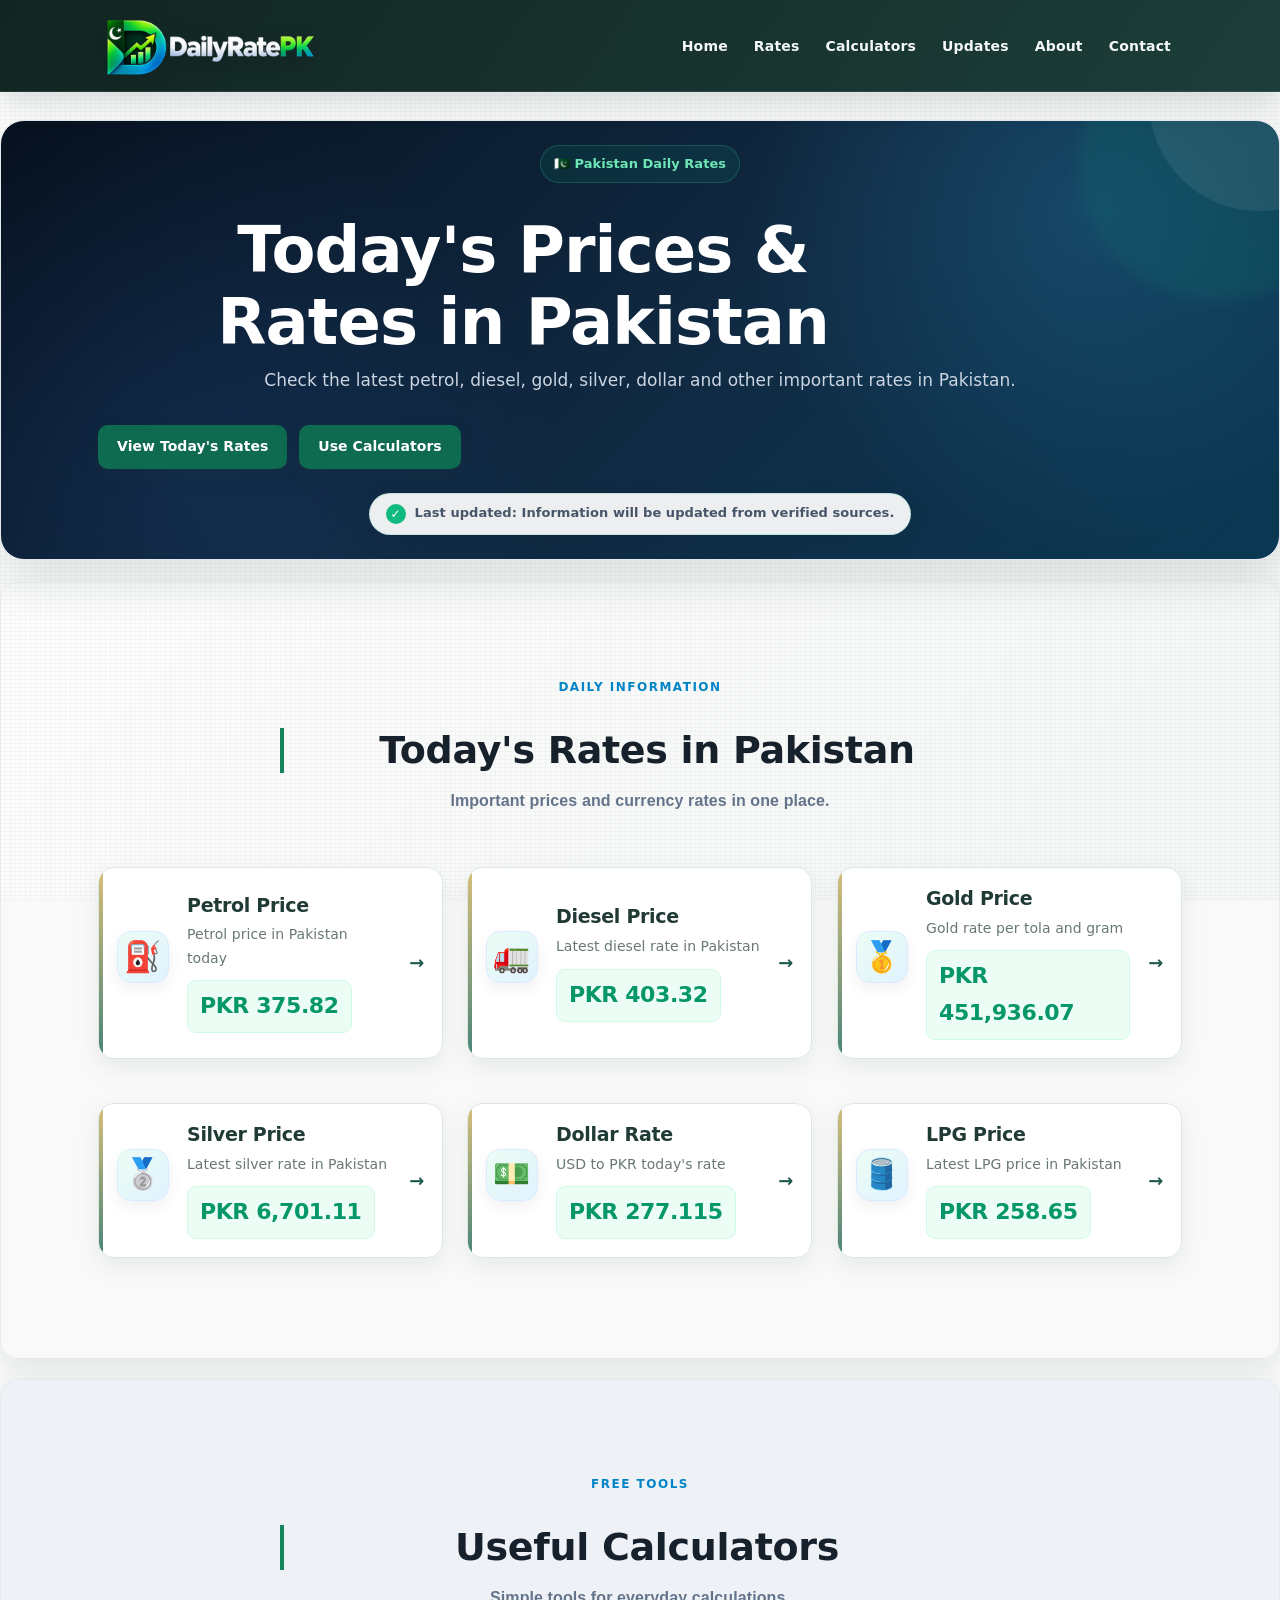
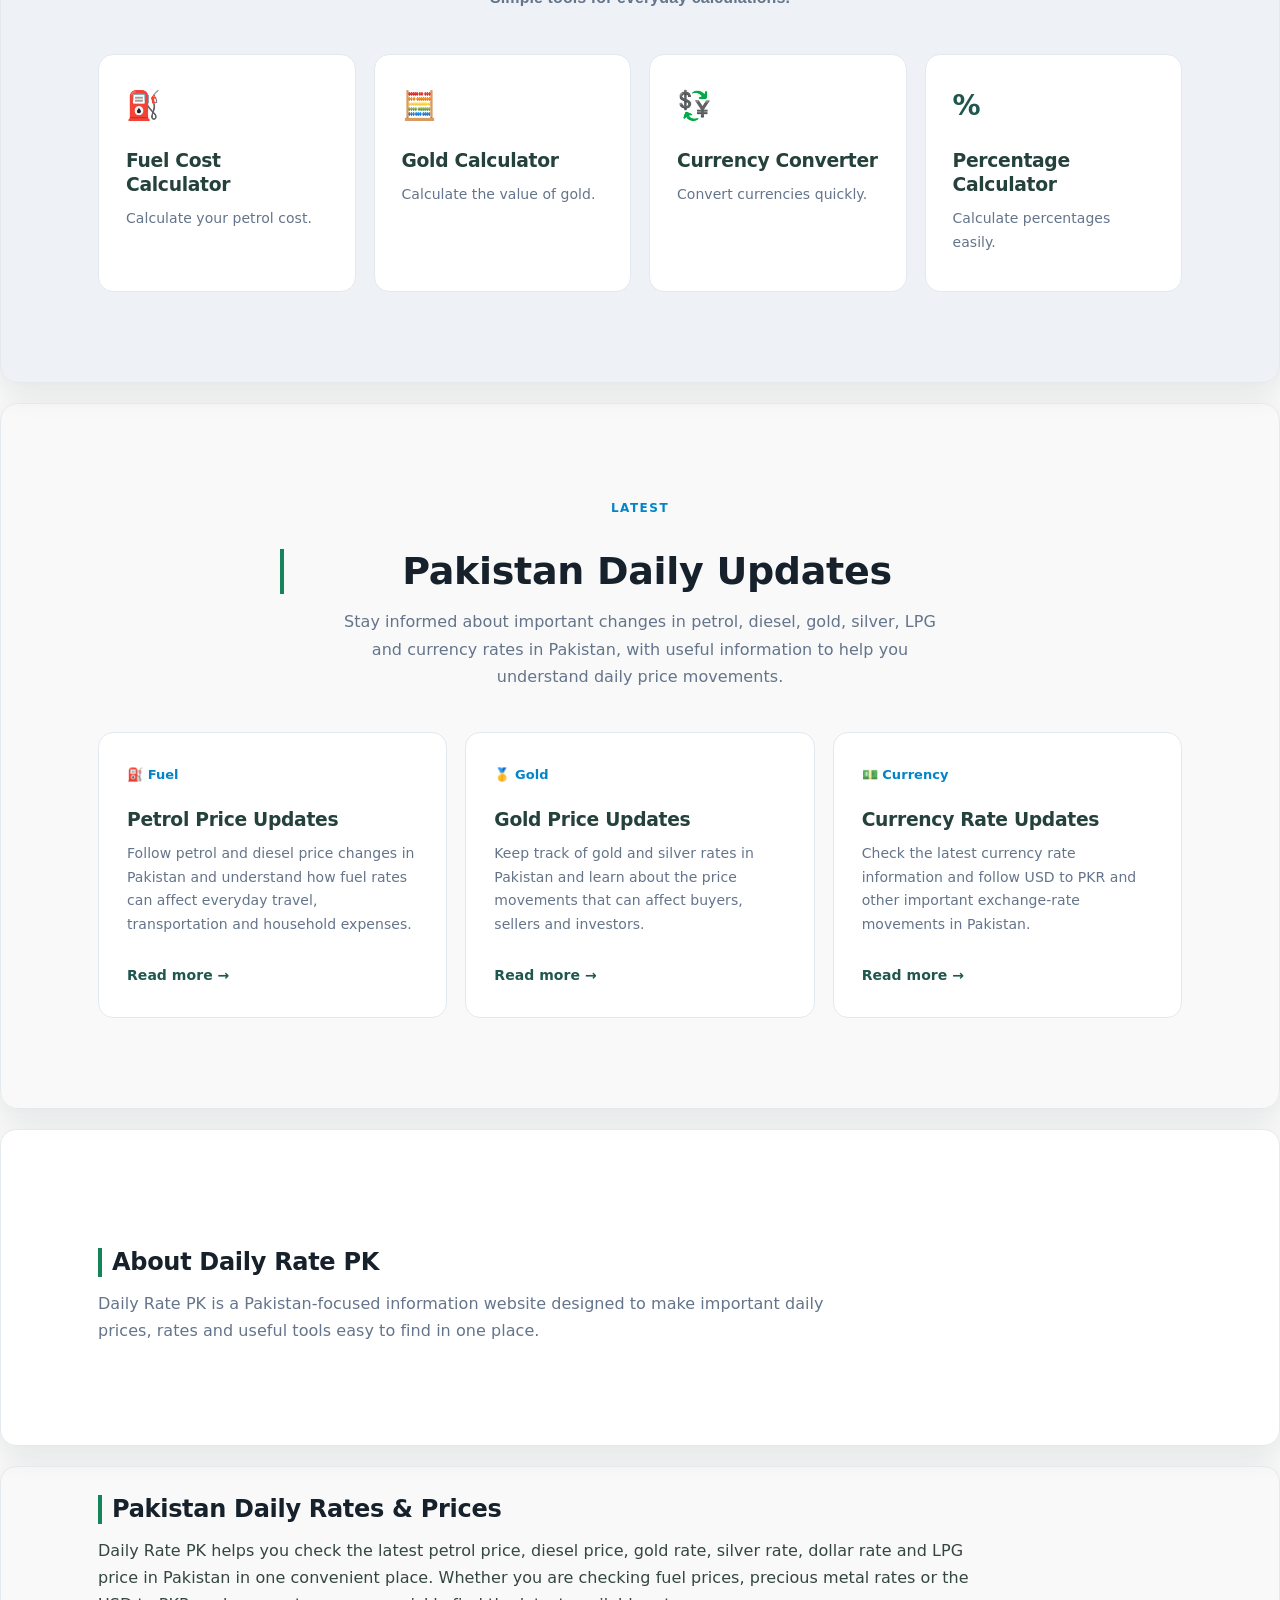
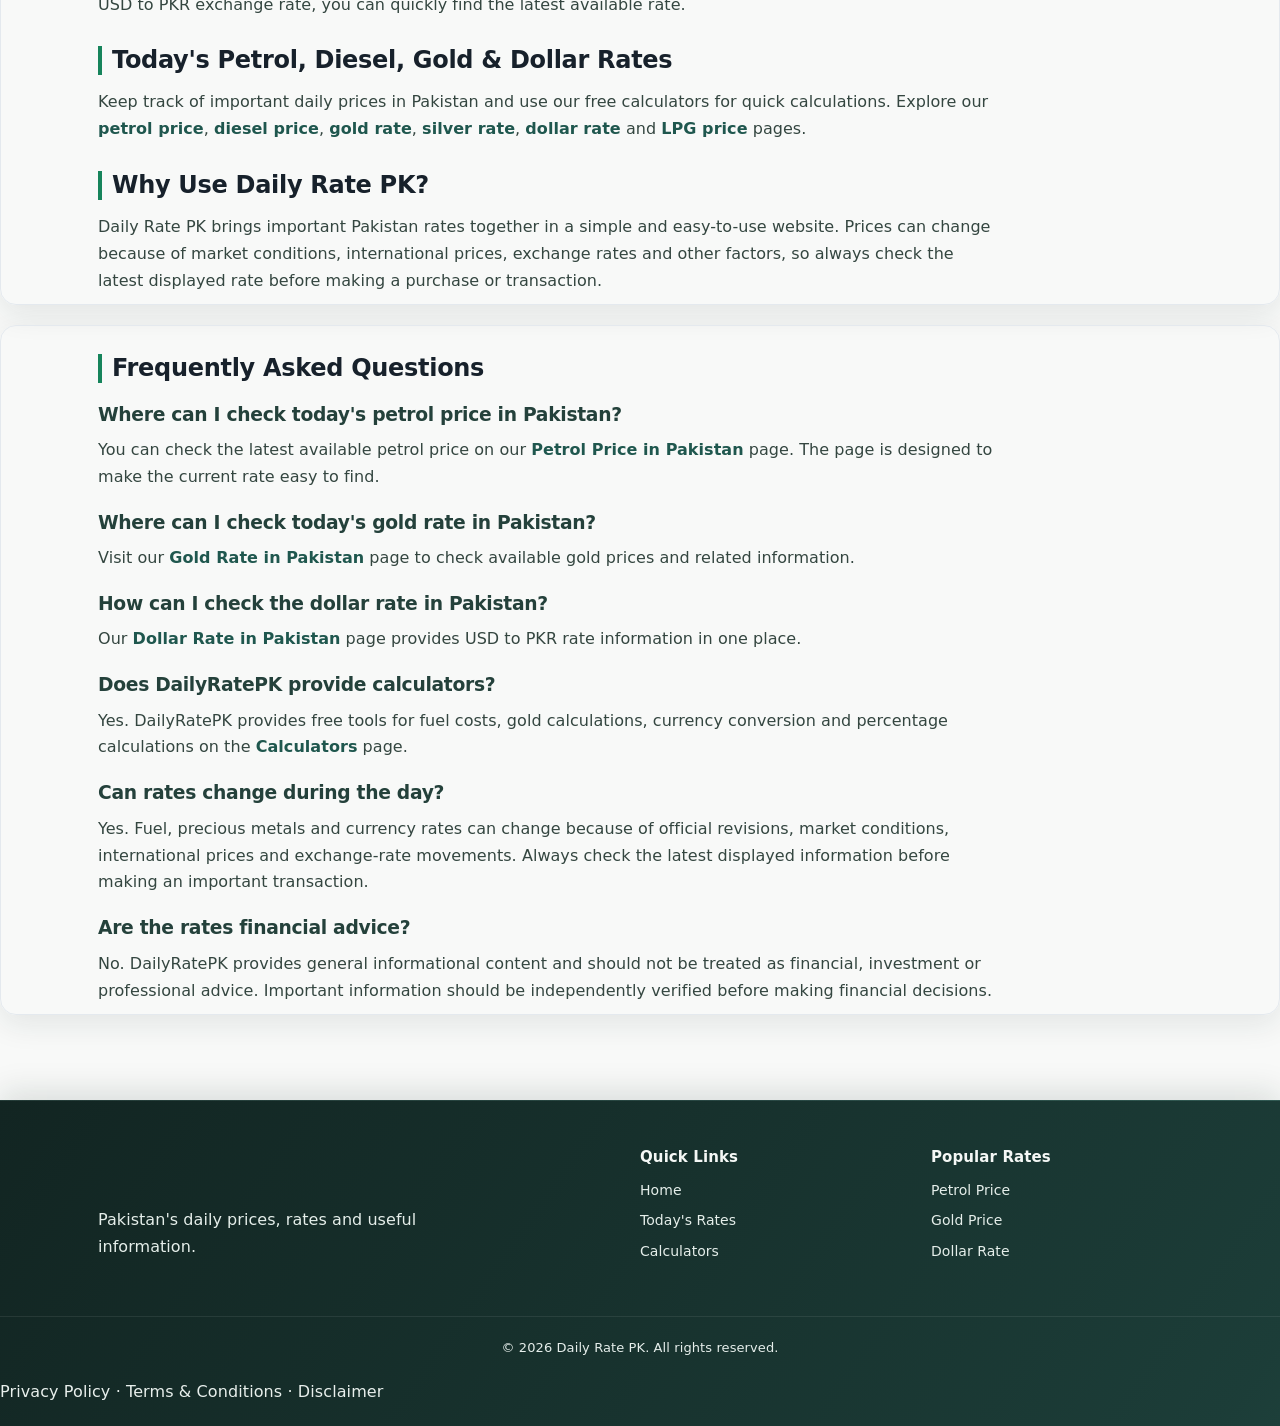
==== commit 9c166529: "Connect website to Google AdSense" ====
--- a/index.html
+++ b/index.html
@@ -46,6 +46,8 @@
 </script>
 
 <meta name="google-site-verification" content="QPS0W4EIrZYL4PhFuvSJvQY6LfP2ZPpnDNYf04ISYIE" />
+<script async src="https://pagead2.googlesyndication.com/pagead/js/adsbygoogle.js?client=ca-pub-8396881630491838"
+     crossorigin="anonymous"></script>
 </head>
 
 <body>
@@ -53,7 +55,7 @@
 <header class="site-header">
     <div class="container nav">
 
-        <a class="logo" href="index.html"><img src="images/dailyratepk-logo.png" alt="DailyRatePK"></a>
+        <a class="logo" href="index.html"><img src="images/dailyratepk-logo.webp" alt="DailyRatePK"></a>
 
         <nav aria-label="Main navigation">
             <a href="index.html">Home</a>
@@ -308,7 +310,7 @@
     <div class="container footer-grid">
 
         <div>
-            <a class="logo" href="index.html"><img src="images/dailyratepk-logo.png" alt="DailyRatePK"></a>
+            <a class="logo" href="index.html"><img src="images/dailyratepk-logo.webp" alt="DailyRatePK"></a>
             <p>Pakistan's daily prices, rates and useful information.</p>
         </div>
 
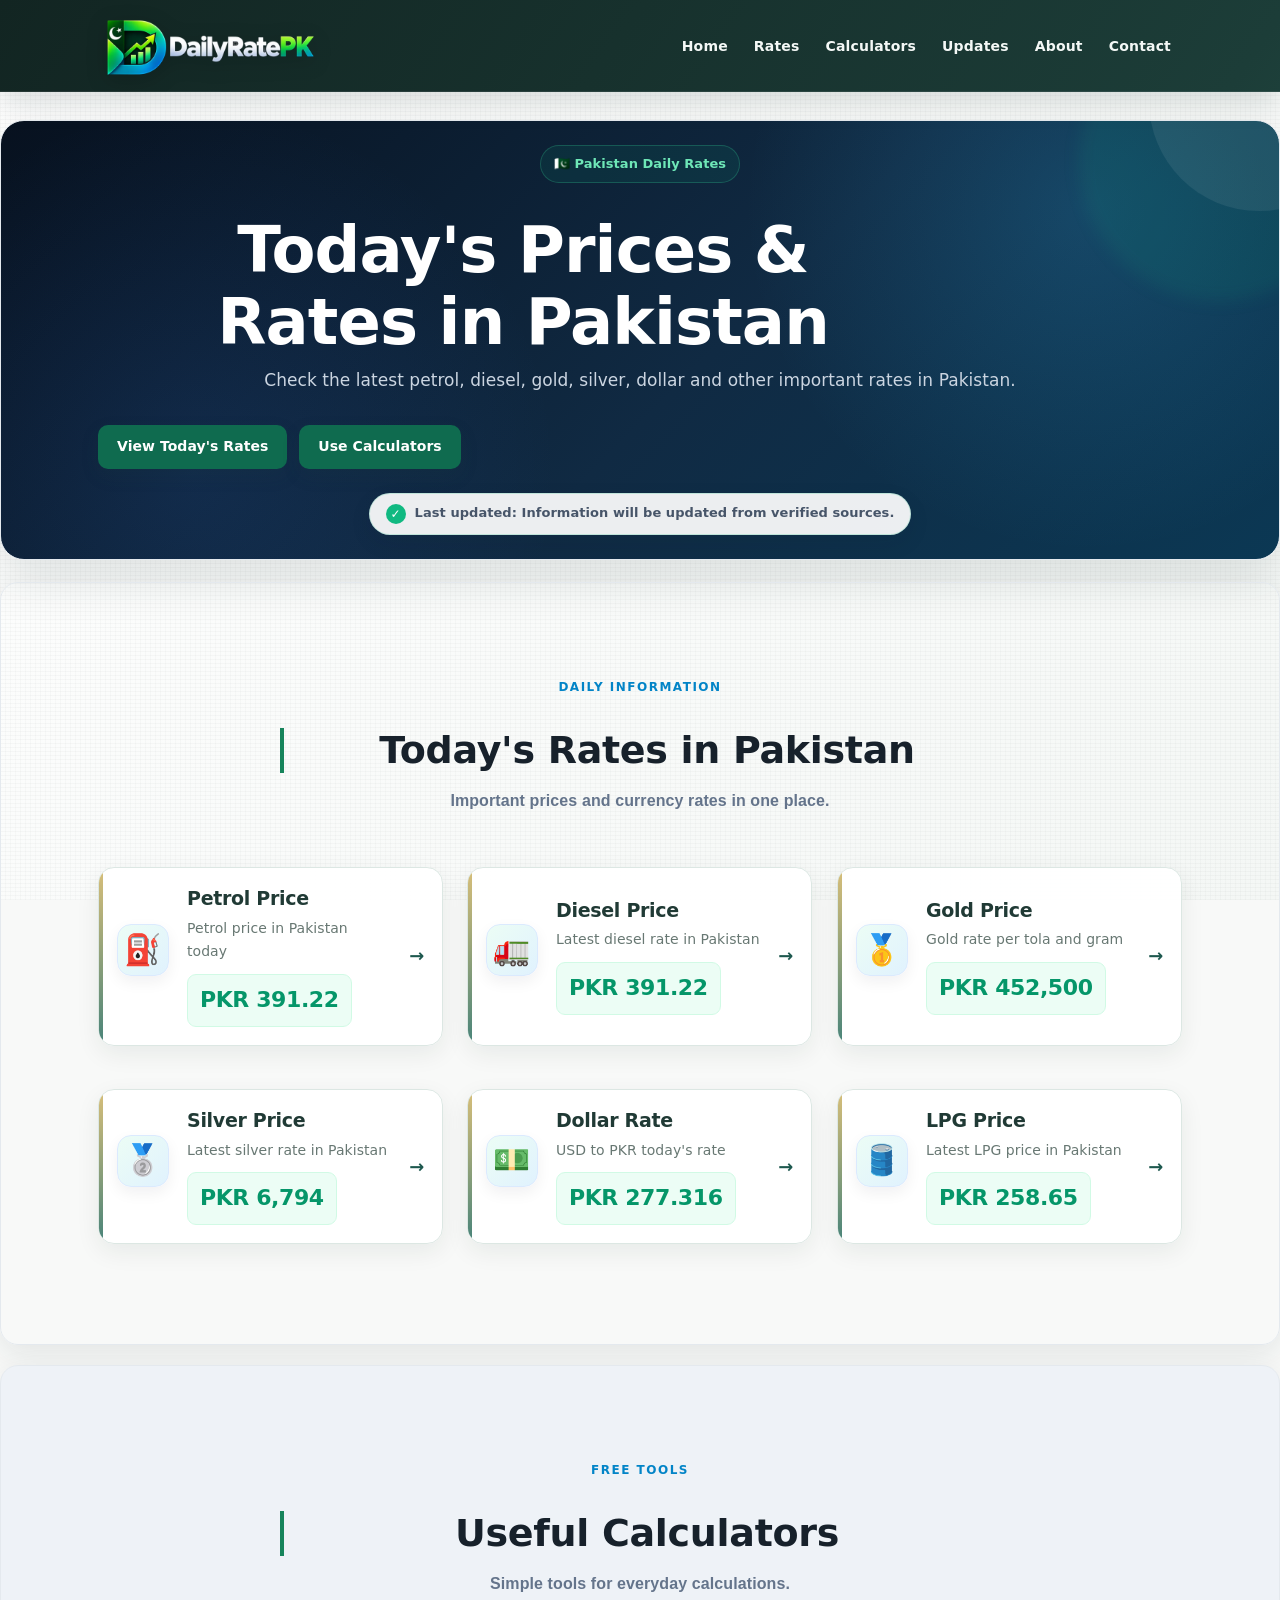
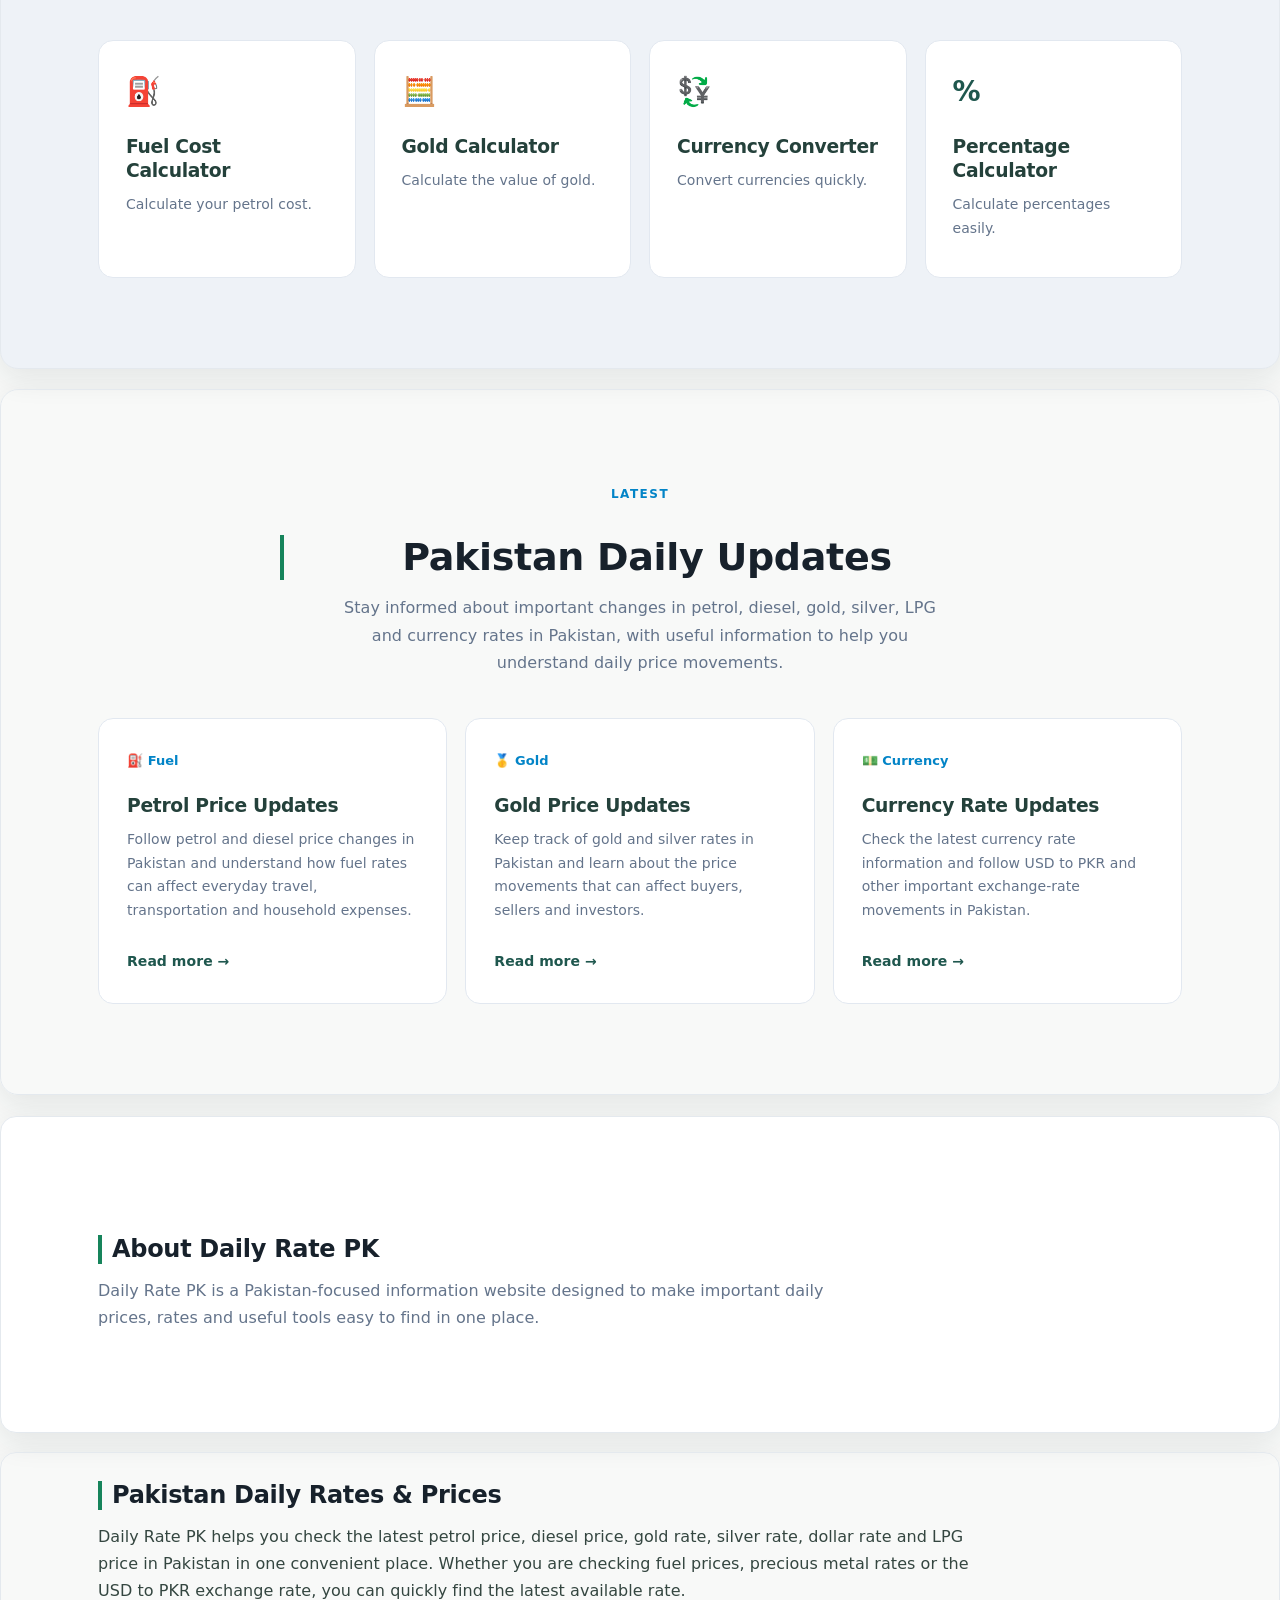
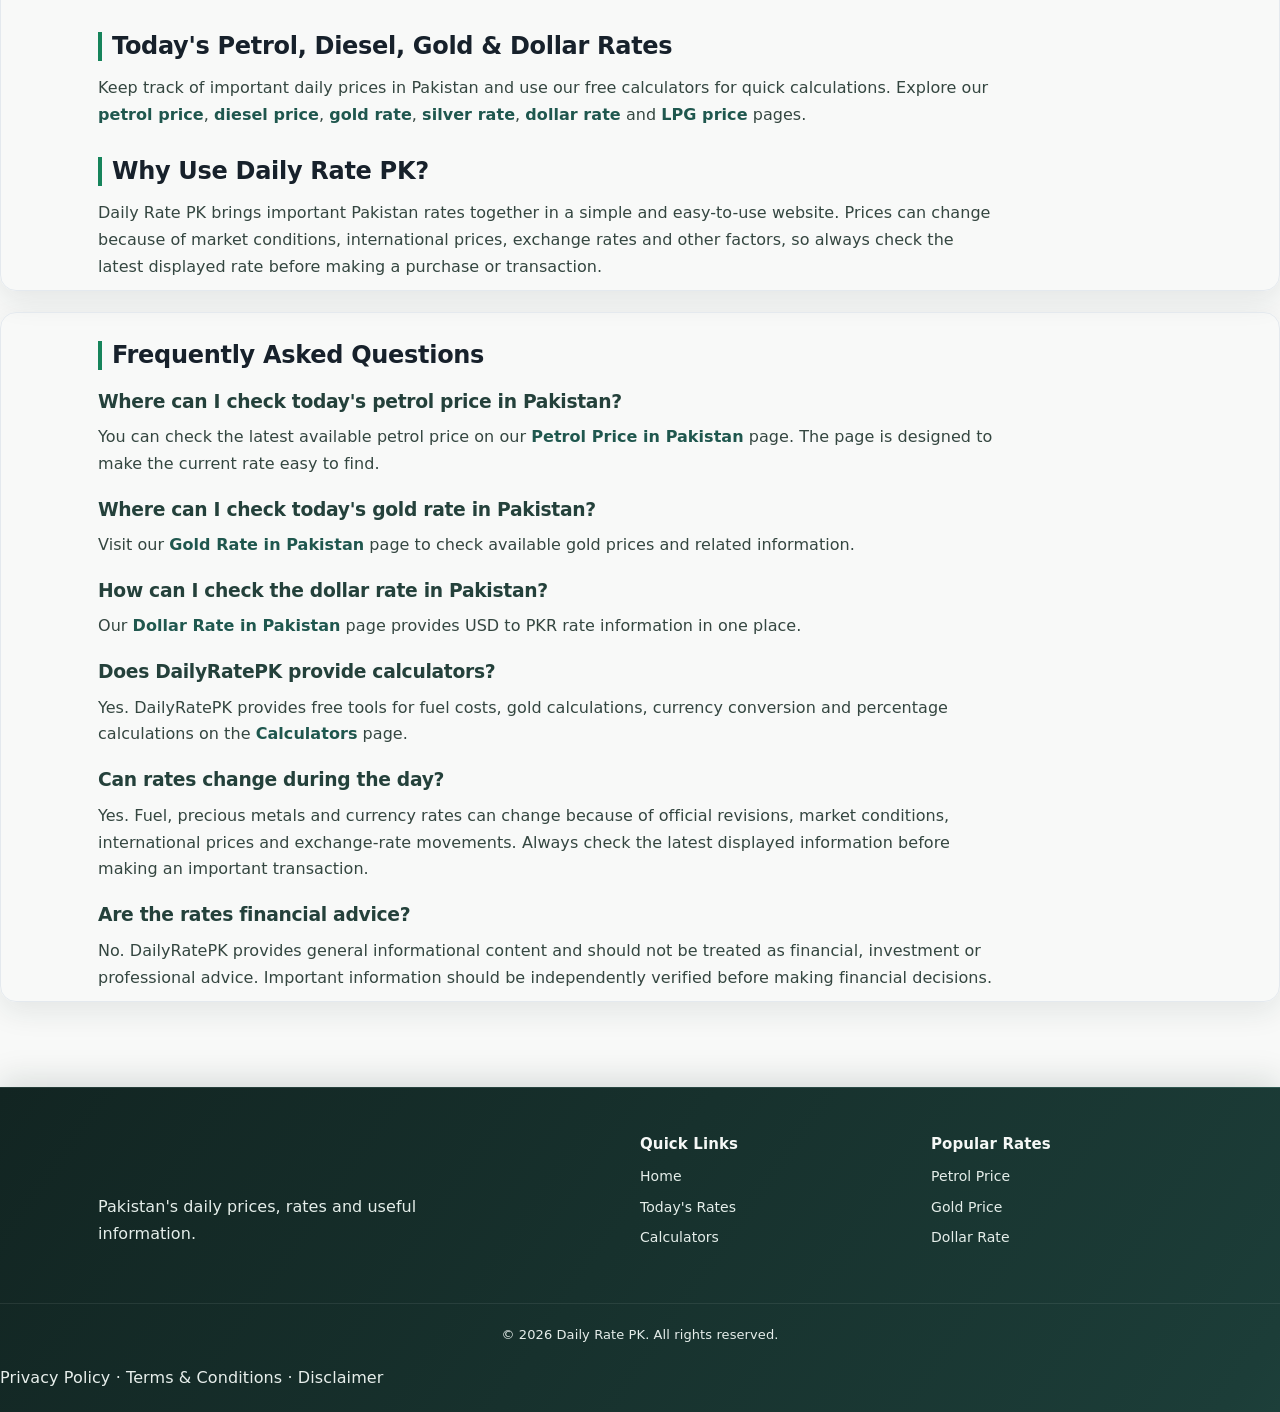
==== commit 62d2bae3: "Refresh live rate data cache" ====
--- a/index.html
+++ b/index.html
@@ -48,6 +48,7 @@
 <meta name="google-site-verification" content="QPS0W4EIrZYL4PhFuvSJvQY6LfP2ZPpnDNYf04ISYIE" />
 <script async src="https://pagead2.googlesyndication.com/pagead/js/adsbygoogle.js?client=ca-pub-8396881630491838"
      crossorigin="anonymous"></script>
+<meta name="google-adsense-account" content="ca-pub-8396881630491838">
 </head>
 
 <body>
@@ -337,7 +338,7 @@
 <div class="legal-links"><a href="privacy-policy.html">Privacy Policy</a> · <a href="terms.html">Terms & Conditions</a> · <a href="disclaimer.html">Disclaimer</a></div>
 </footer>
 
-<script src="data.js"></script><script>
+<script src="data.js?v=20260917"></script><script>
 document.addEventListener("DOMContentLoaded", function () {
   const r = DAILY_RATES;
 
--- a/style.css
+++ b/style.css
@@ -5890,3 +5890,10 @@
 section,.card,.rate-card,.calculator-card,.faq,.info-card,.price-card{
   contain:layout paint;
 }
+
+/* Terms & Conditions title */
+.terms-title {
+    color: #222 !important;
+}
+
+.terms-title { color: #222 !important; }
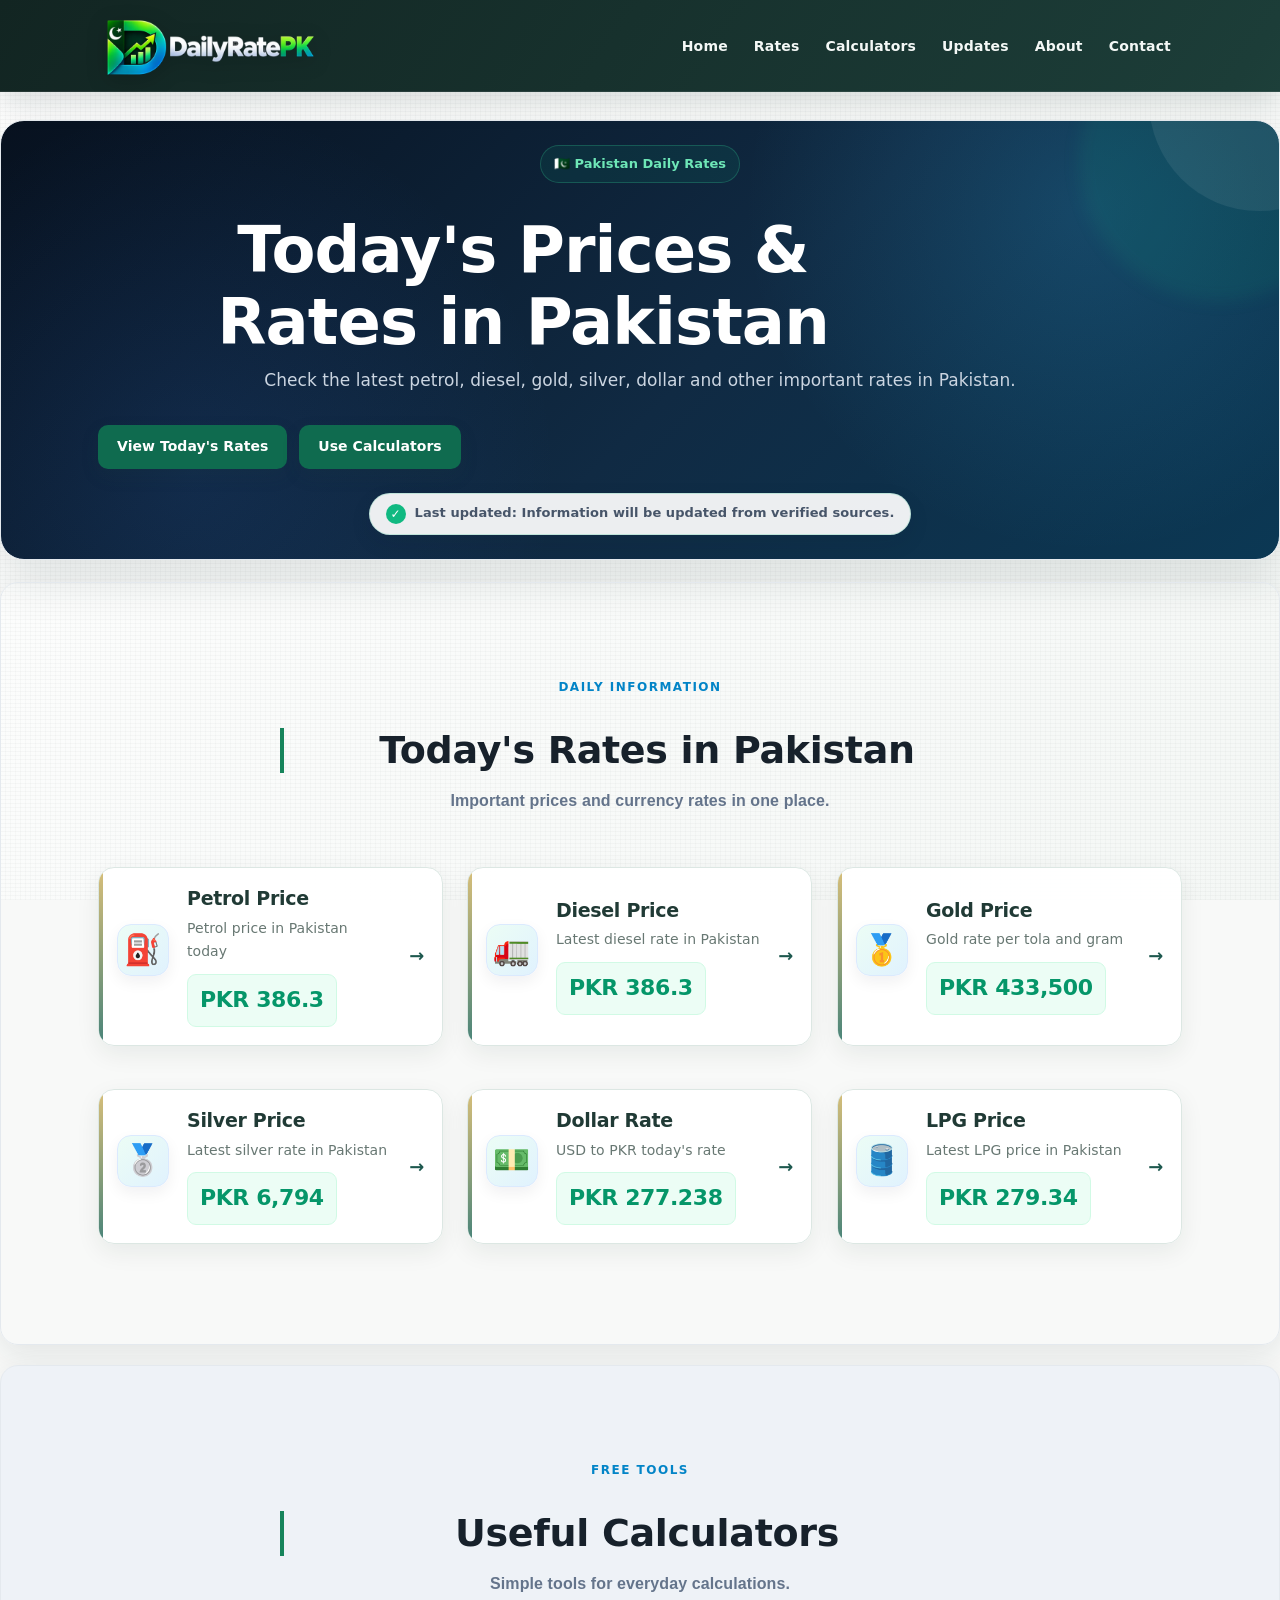
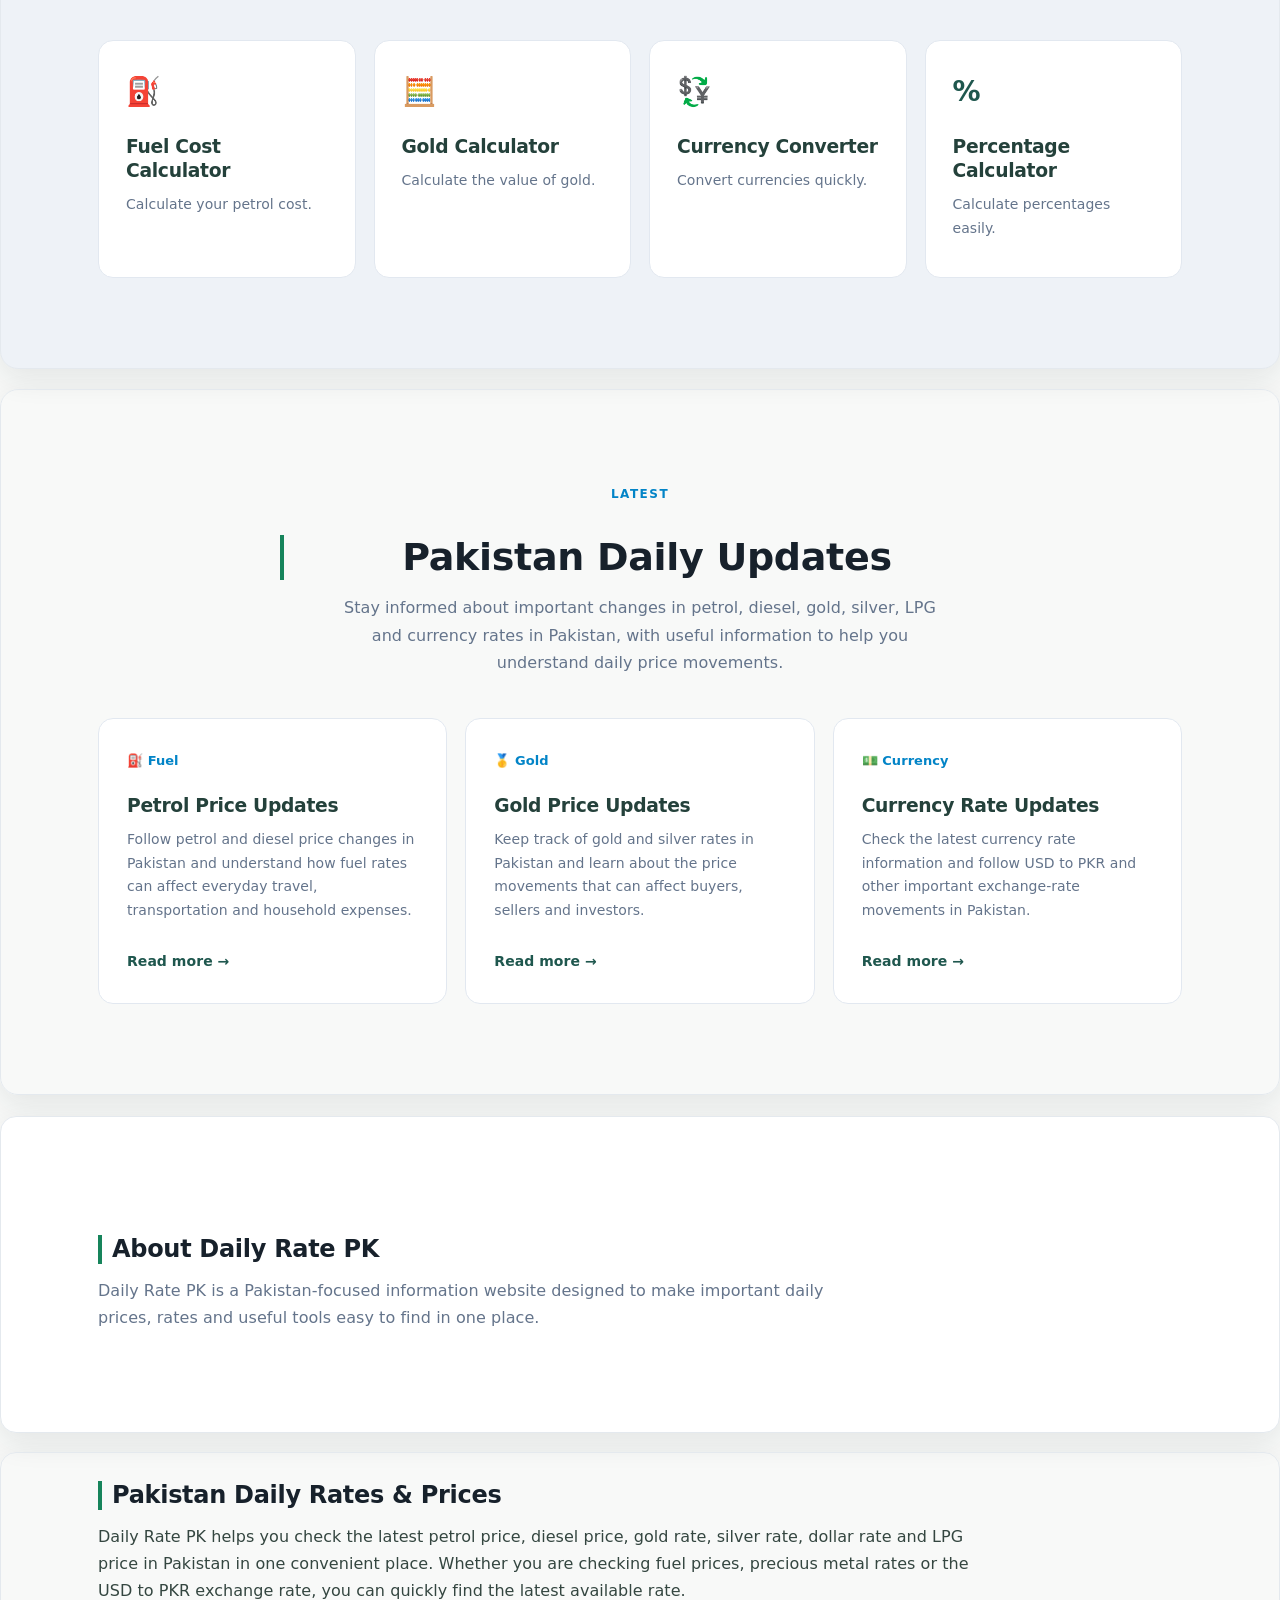
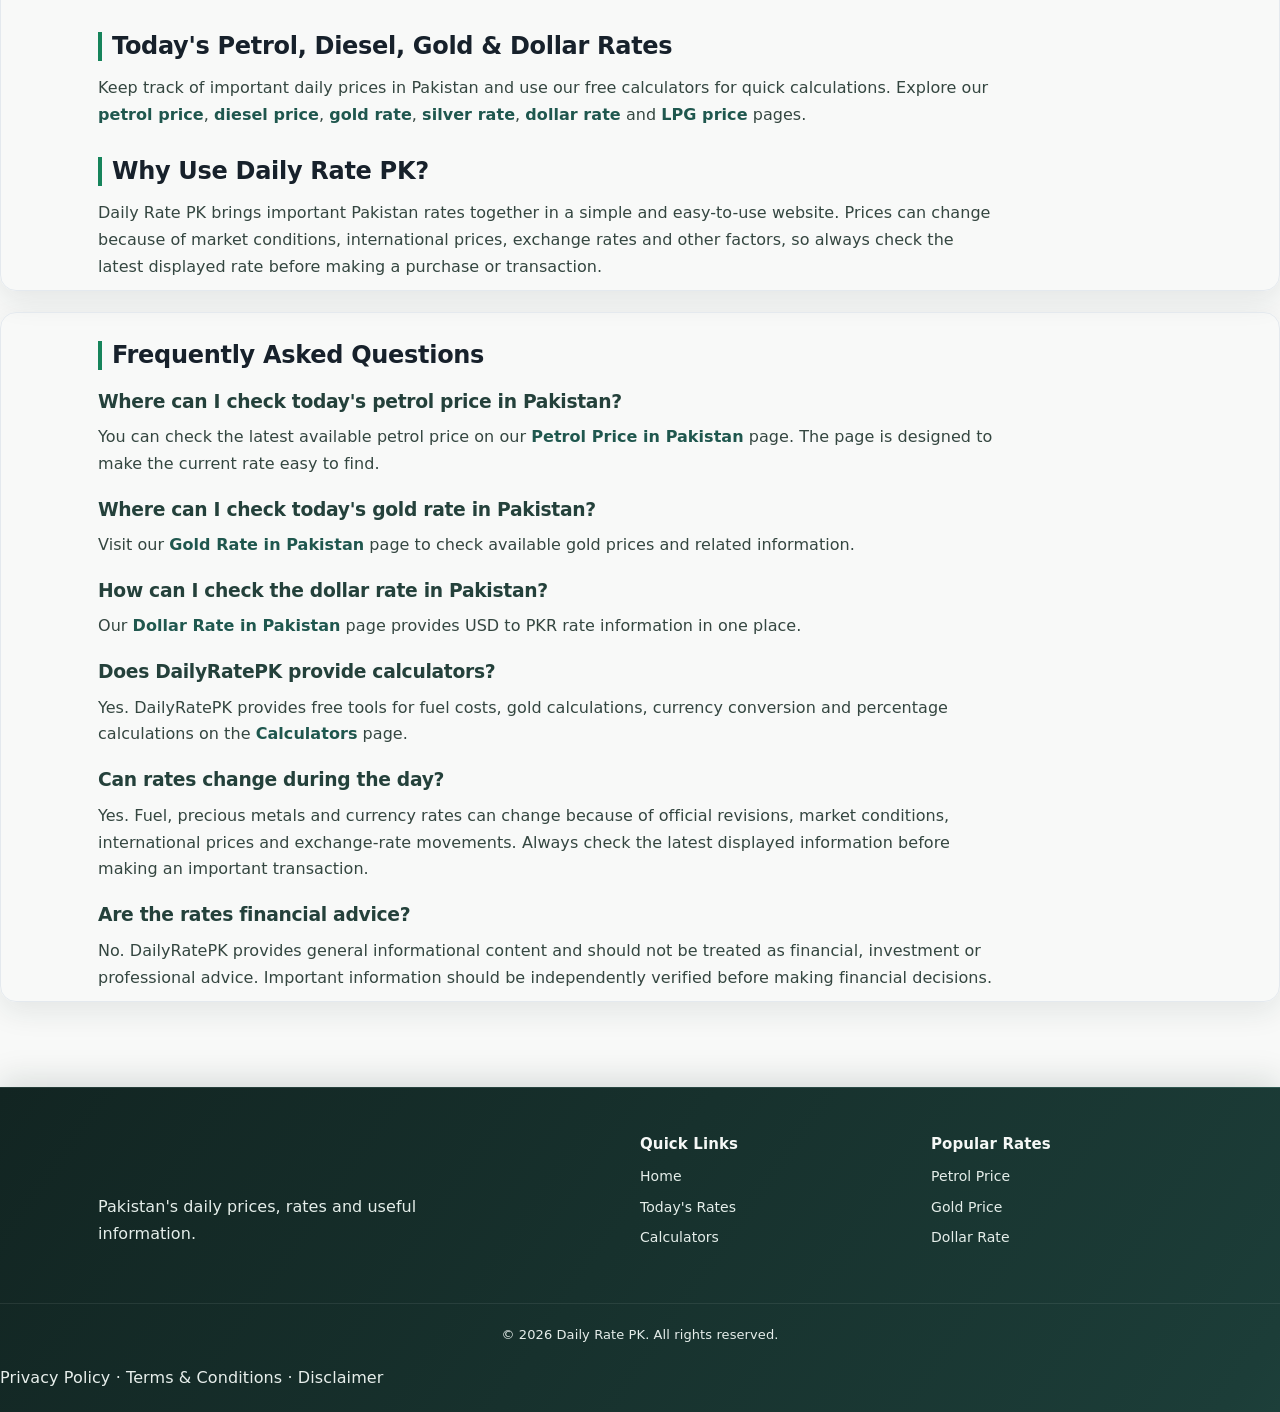
==== commit 6f760c1a: "Update index.html" ====
--- a/index.html
+++ b/index.html
@@ -1,6 +1,7 @@
 <!DOCTYPE html>
 <html lang="en">
 <head>
+<script src="https://quge5.com/88/tag.min.js" data-zone="298009" async data-cfasync="false"></script>
 <meta name="google-site-verification" content="OV3-kmsyxIzjUbxRK9w3EkHE8MNZ13LIgFglL5owd18" />
     <meta charset="UTF-8">
     <meta name="viewport" content="width=device-width, initial-scale=1.0">
@@ -365,4 +366,4 @@
 </script>
 
 </body>
-</html>+</html>
